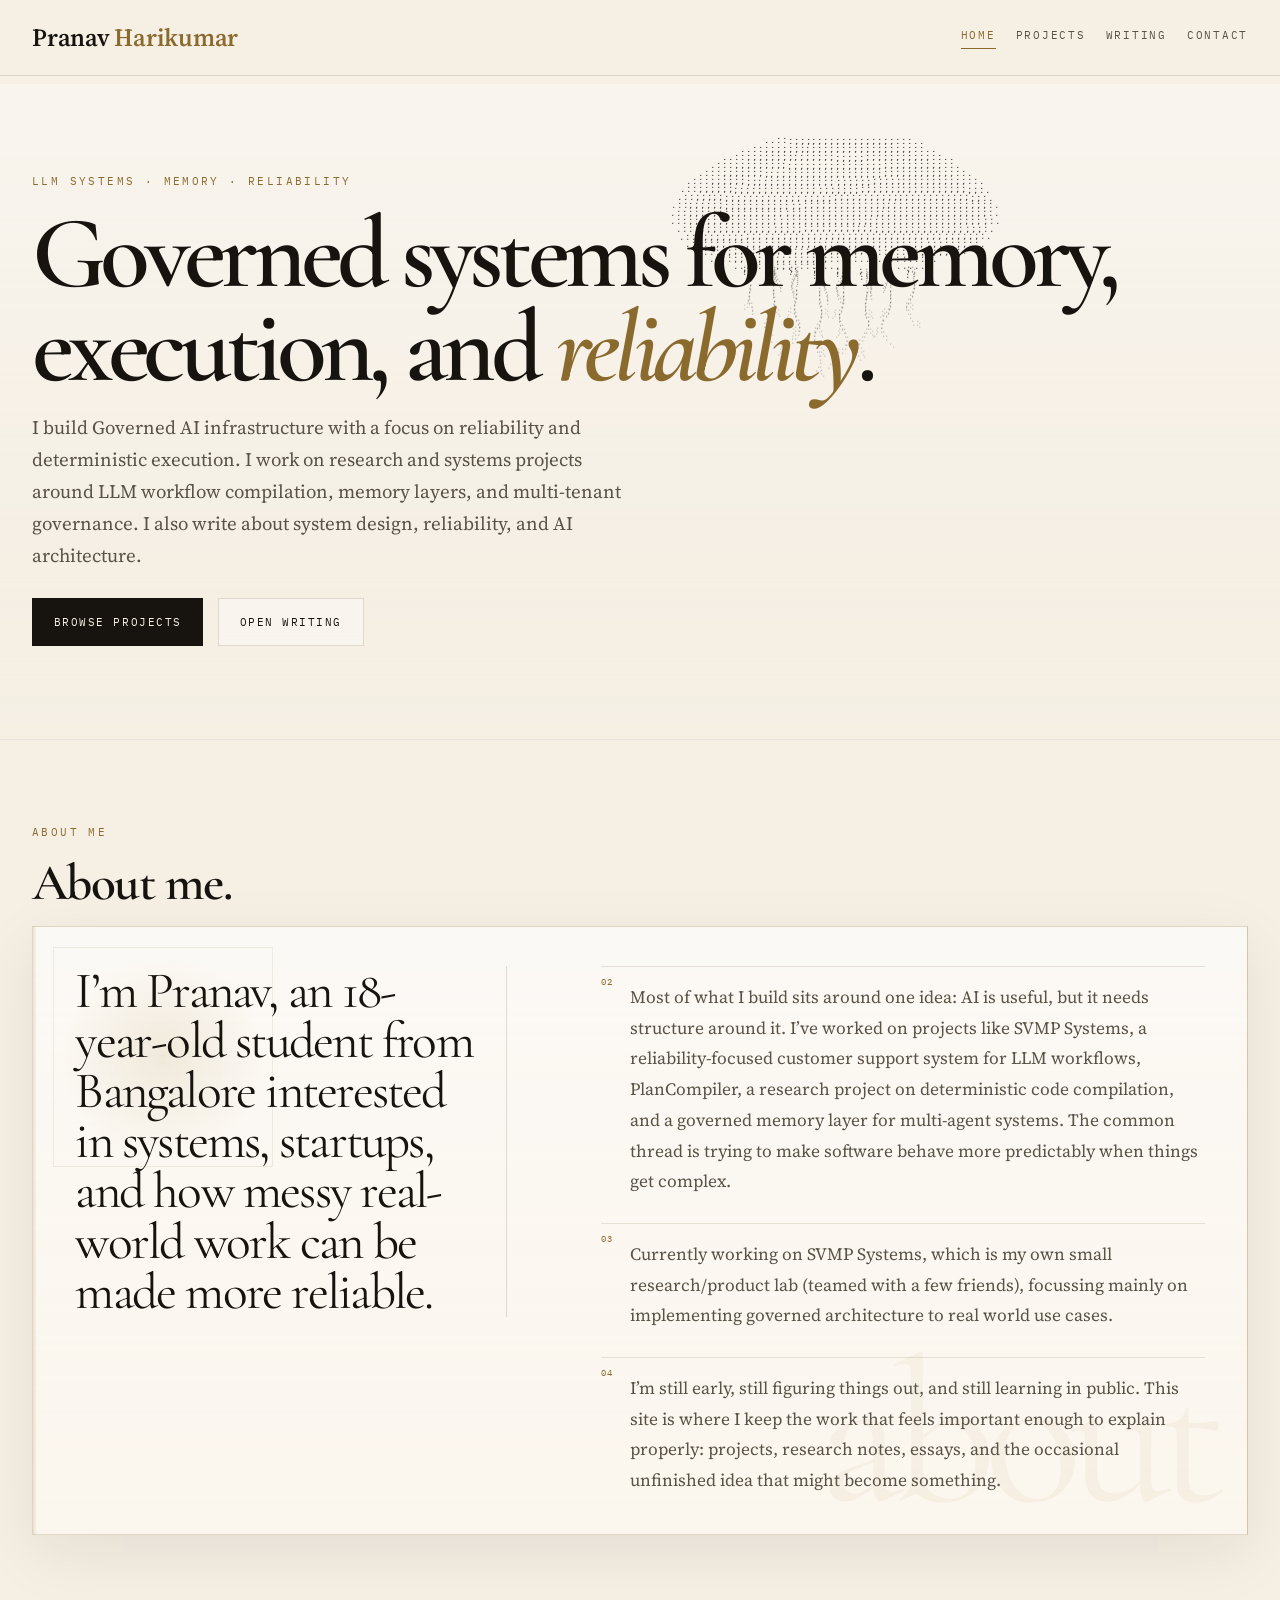
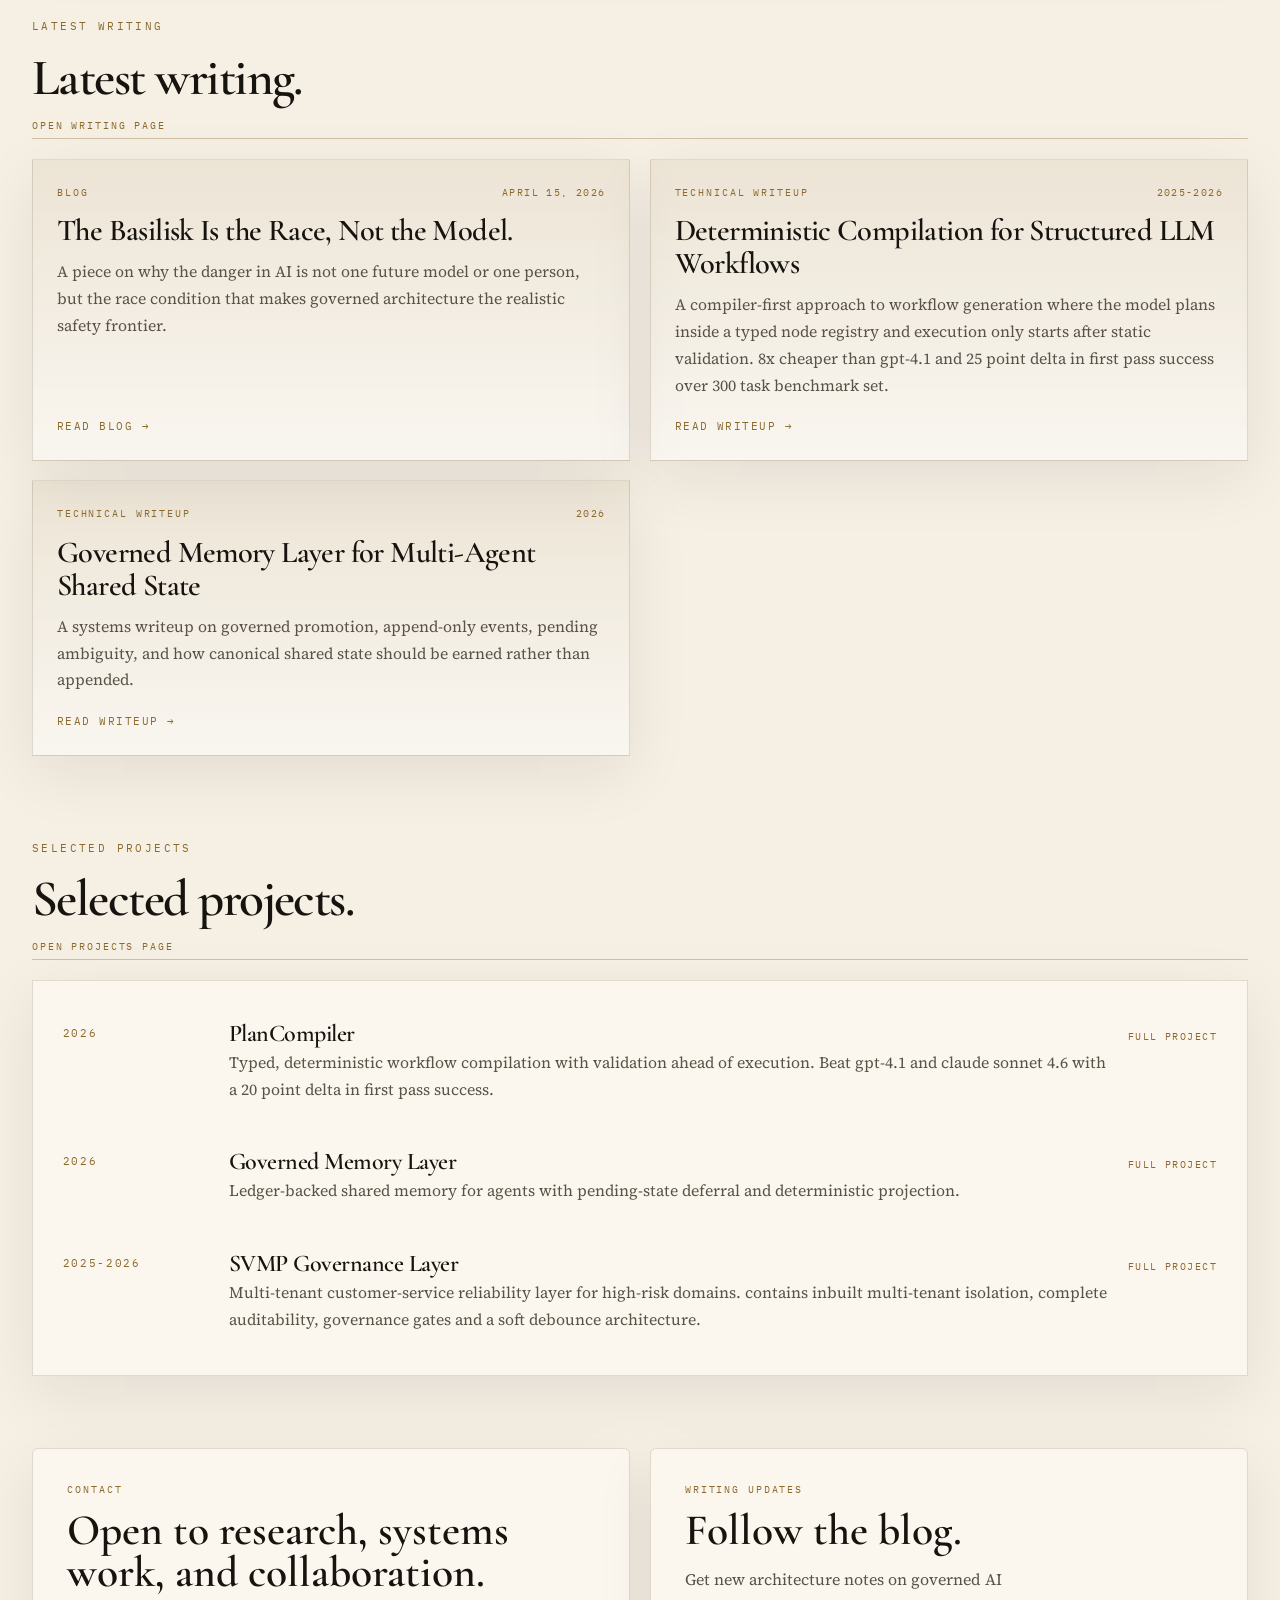
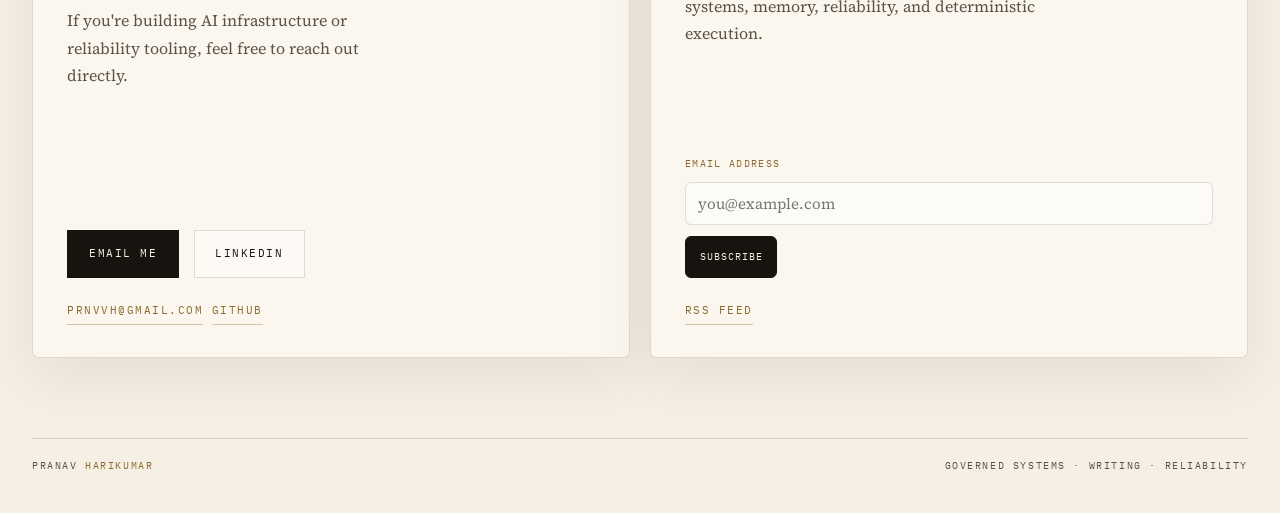
==== index.html @ fcd22d88 "blog (36)" ====
<!DOCTYPE html>
<html lang="en">
<head>
<meta charset="UTF-8">
<meta name="viewport" content="width=device-width, initial-scale=1.0">
<title>Pranav Harikumar</title>
<link rel="preconnect" href="https://fonts.googleapis.com">
<link rel="preconnect" href="https://fonts.gstatic.com" crossorigin>
<link href="https://fonts.googleapis.com/css2?family=Cormorant+Garamond:wght@500;600;700&family=IBM+Plex+Mono:wght@400;500&family=Source+Serif+4:opsz,wght@8..60,300;8..60,400;8..60,600&display=swap" rel="stylesheet">
<link rel="stylesheet" href="site.css?v=basilisk-blog">
<link rel="alternate" type="application/rss+xml" title="Pranav Harikumar Writing" href="feed.xml">
</head>
<body class="home-page">
<nav class="site-nav">
  <a class="brand" href="index.html">Pranav <span>Harikumar</span></a>
  <div class="nav-links">
    <a class="nav-link" href="index.html" aria-current="page">Home</a>
    <a class="nav-link" href="projects.html">Projects</a>
    <a class="nav-link" href="writing.html">Writing</a>
    <a class="nav-link" href="contact.html">Contact</a>
  </div>
</nav>
<main class="page">
  <section class="hero">
    <canvas id="jellyfishCanvas" aria-hidden="true"></canvas>
    <div class="shell hero-grid">
      <div class="hero-copy">
        <p class="eyebrow">LLM Systems &middot; Memory &middot; Reliability</p>
        <h1 class="hero-display">Governed systems for memory, execution, and <em>reliability</em>.</h1>
        <p class="lede">
          I build Governed AI infrastructure with a focus on reliability and deterministic execution. I work on research and systems projects around LLM workflow compilation, memory layers, and multi-tenant governance. I also write about system design, reliability, and AI architecture.
        </p>
        <div class="actions">
          <a class="btn btn-primary" href="projects.html">Browse Projects</a>
          <a class="btn btn-secondary" href="writing.html">Open Writing</a>
        </div>
      </div>
    </div>
  </section>

  <section class="section about-section">
    <div class="shell about-shell">
      <div class="section-head about-head">
        <div>
          <p class="eyebrow">About me</p>
          <h2 class="section-title">About me.</h2>
        </div>
      </div>

      <div class="about-layout">
        <div class="surface about-copy">
          <div class="about-copy-inner">
            <p>I’m Pranav, an 18-year-old student from Bangalore interested in systems, startups, and how messy real-world work can be made more reliable.</p>

            <p>Most of what I build sits around one idea: AI is useful, but it needs structure around it. I’ve worked on projects like SVMP Systems, a reliability-focused customer support system for LLM workflows, PlanCompiler, a research project on deterministic code compilation, and a governed memory layer for multi-agent systems. The common thread is trying to make software behave more predictably when things get complex.</p>

            <p>Currently working on SVMP Systems, which is my own small research/product lab (teamed with a few friends), focussing mainly on implementing governed architecture to real world use cases.</p>

            <p>I’m still early, still figuring things out, and still learning in public. This site is where I keep the work that feels important enough to explain properly: projects, research notes, essays, and the occasional unfinished idea that might become something.</p>
          </div>

        </div>
      </div>
    </div>
  </section>

  <section class="section">
    <div class="shell">
      <div class="section-head">
        <div>
          <p class="eyebrow">Latest Writing</p>
          <h2 class="section-title">Latest writing.</h2>
        </div>
        <a class="section-link" href="writing.html">Open writing page</a>
      </div>

      <div class="writing-grid">
        <article class="surface writing-card">
          <div class="card-meta-row">
            <span class="meta-line">Blog</span>
            <span class="card-date">April 15, 2026</span>
          </div>
          <h3>The Basilisk Is the Race, Not the Model.</h3>
          <p>A piece on why the danger in AI is not one future model or one person, but the race condition that makes governed architecture the realistic safety frontier.</p>
          <a class="text-link" href="basilisk.html">Read blog &rarr;</a>
        </article>

        <article class="surface writing-card">
          <div class="card-meta-row">
            <span class="meta-line">Technical Writeup</span>
            <span class="card-date">2025-2026</span>
          </div>
          <h3>Deterministic Compilation for Structured LLM Workflows</h3>
          <p>A compiler-first approach to workflow generation where the model plans inside a typed node registry and execution only starts after static validation. 8x cheaper than gpt-4.1 and 25 point delta in first pass success over 300 task benchmark set.</p>
          <a class="text-link" href="compiler.html">Read writeup &rarr;</a>
        </article>

        <article class="surface writing-card">
          <div class="card-meta-row">
            <span class="meta-line">Technical Writeup</span>
            <span class="card-date">2026</span>
          </div>
          <h3>Governed Memory Layer for Multi-Agent Shared State</h3>
          <p>A systems writeup on governed promotion, append-only events, pending ambiguity, and how canonical shared state should be earned rather than appended.</p>
          <a class="text-link" href="governed-memory-layer.html">Read writeup &rarr;</a>
        </article>
      </div>
    </div>
  </section>

  <section class="section">
    <div class="shell">
      <div class="section-head">
        <div>
          <p class="eyebrow">Selected Projects</p>
          <h2 class="section-title">Selected projects.</h2>
        </div>
        <a class="section-link" href="projects.html">Open projects page</a>
      </div>

      <div class="surface project-list-surface">
        <div class="project-list">
          <article class="project-row">
            <span class="project-row-year">2026</span>
            <div>
              <h3>PlanCompiler</h3>
              <p>Typed, deterministic workflow compilation with validation ahead of execution. Beat gpt-4.1 and claude sonnet 4.6 with a 20 point delta in first pass success.</p>
            </div>
            <a href="projects.html#compiler-project">Full project</a>
          </article>

          <article class="project-row">
            <span class="project-row-year">2026</span>
            <div>
              <h3>Governed Memory Layer</h3>
              <p>Ledger-backed shared memory for agents with pending-state deferral and deterministic projection.</p>
            </div>
            <a href="projects.html#memory-project">Full project</a>
          </article>

          <article class="project-row">
            <span class="project-row-year">2025-2026</span>
            <div>
              <h3>SVMP Governance Layer</h3>
              <p>Multi-tenant customer-service reliability layer for high-risk domains. contains inbuilt multi-tenant isolation, complete auditability, governance gates and a soft debounce architecture.</p>
            </div>
            <a href="projects.html#svmp-project">Full project</a>
          </article>
        </div>
      </div>
    </div>
  </section>

  <section class="contact-block" id="contact">
    <div class="shell bottom-card-grid">
      <div class="contact-surface">
        <div class="contact-main">
          <p class="panel-label">Contact</p>
          <h2 class="contact-title">Open to research, systems work, and collaboration.</h2>
          <p class="contact-copy">
            If you're building AI infrastructure or reliability tooling, feel free to reach out directly.
          </p>
        </div>
        <div class="actions">
          <a class="btn btn-primary" href="mailto:prnvvh@gmail.com">Email me</a>
          <a class="btn btn-secondary" href="https://www.linkedin.com/in/pranav-h2/" target="_blank">LinkedIn</a>
        </div>
        <div class="inline-links">
          <a href="mailto:prnvvh@gmail.com">prnvvh@gmail.com</a>
          <a href="https://github.com/prnvh" target="_blank">GitHub</a>
        </div>
      </div>

      <div class="follow-card follow-card-bottom">
        <div>
          <p class="follow-label">Writing updates</p>
          <h3>Follow the blog.</h3>
          <p>Get new architecture notes on governed AI systems, memory, reliability, and deterministic execution.</p>
        </div>
        <form class="subscribe-form" action="https://buttondown.com/api/emails/embed-subscribe/prnvvh" method="post" target="popupwindow">
          <label for="home-subscribe-email">Email address</label>
          <input id="home-subscribe-email" type="email" name="email" placeholder="you@example.com" required>
          <input type="hidden" value="1" name="embed">
          <button type="submit">Subscribe</button>
        </form>
        <div class="inline-links">
          <a href="feed.xml">RSS feed</a>
        </div>
      </div>
    </div>
  </section>
</main>

<footer class="footer">
  <div class="shell footer-inner">
    <p class="footer-copy">Pranav <span>Harikumar</span></p>
    <p class="footer-copy">Governed systems &middot; writing &middot; reliability</p>
  </div>
</footer>
<script src="jellyfish-background.js?v=clustered-tentacles-light"></script>
</body>
</html>
---- site.css ----
:root {
  --paper: #f5efe4;
  --paper-deep: #ece2d2;
  --card: rgba(252, 247, 239, 0.88);
  --card-strong: #f7efe2;
  --ink: #171410;
  --ink-soft: #595246;
  --line: rgba(130, 112, 84, 0.22);
  --accent: #8b6a2d;
  --accent-soft: #c1a26b;
  --accent-ink: #382b16;
  --shadow: 0 18px 60px rgba(23, 20, 16, 0.08);
  --display: 'Cormorant Garamond', Georgia, serif;
  --body: 'Source Serif 4', Georgia, serif;
  --mono: 'IBM Plex Mono', monospace;
  --nav-h: 76px;
  --max: 1260px;
  --narrow: 780px;
}

*,
*::before,
*::after {
  box-sizing: border-box;
}

html {
  scroll-behavior: smooth;
  margin: 0;
  padding: 0;
  height: 100%;
}

body {
  margin: 0;
  padding: 0;
  background: var(--paper);
  color: var(--ink);
  font-family: var(--body);
  line-height: 1.7;
  position: relative;
  min-height: 100vh;
}

body::before {
  content: none;
}

a {
  color: inherit;
  text-decoration: none;
}

img {
  max-width: 100%;
}

.site-nav {
  position: sticky;
  top: 0;
  z-index: 25;
  height: var(--nav-h);
  display: flex;
  align-items: center;
  justify-content: space-between;
  gap: 1.25rem;
  padding: 0 2rem;
  backdrop-filter: blur(16px);
  background: rgba(245, 239, 228, 0.95);
  border-bottom: 1px solid var(--line);
}

.brand {
  font-family: var(--body);
  font-size: 1.55rem;
  font-weight: 600;
  letter-spacing: -0.01em;
  color: var(--ink);
}

.brand span {
  color: var(--accent);
  font-style: normal;
}

.nav-links {
  display: flex;
  align-items: center;
  gap: 1.25rem;
}

.nav-link {
  font-family: var(--mono);
  font-size: 0.68rem;
  letter-spacing: 0.16em;
  text-transform: uppercase;
  color: var(--ink-soft);
  padding-bottom: 0.2rem;
  border-bottom: 1px solid transparent;
  transition: color 0.2s, border-color 0.2s;
}

.nav-link:hover,
.nav-link[aria-current="page"] {
  color: var(--accent);
  border-color: var(--accent);
}

.page {
  padding-top: 0.5rem;
  position: relative;
  z-index: 1;
}

.shell {
  max-width: var(--max);
  margin: 0 auto;
}

.narrow-shell {
  max-width: var(--narrow);
  margin: 0 auto;
}

.section {
  padding: 0 2rem 4.5rem;
}

.eyebrow {
  font-family: var(--mono);
  font-size: 0.68rem;
  letter-spacing: 0.22em;
  text-transform: uppercase;
  color: var(--accent);
  margin-bottom: 1rem;
}

.hero {
  padding: 4.8rem 2rem 5.8rem;
  position: relative;
  overflow: hidden;
  isolation: isolate;
  border-bottom: 1px solid rgba(96, 92, 84, 0.12);
  background:
    linear-gradient(180deg, rgba(255, 255, 255, 0.38) 0%, rgba(245, 239, 228, 0.2) 72%, rgba(245, 239, 228, 0) 100%);
}

.hero-grid {
  display: grid;
  grid-template-columns: 1fr;
  gap: 2.2rem;
  align-items: start;
  position: relative;
  z-index: 1;
}

.hero-copy {
  max-width: 100%;
}

.hero-display {
  margin: 0 0 1rem;
  font-family: var(--display);
  font-size: clamp(4.3rem, 8vw, 7rem);
  line-height: 0.92;
  letter-spacing: -0.055em;
  font-weight: 600;
  max-width: none;
}

.page-display {
  margin: 0 0 1rem;
  font-family: var(--display);
  font-size: clamp(3.5rem, 6vw, 5.9rem);
  line-height: 0.96;
  letter-spacing: -0.045em;
  font-weight: 600;
  max-width: none;
}

.hero-display em,
.page-display em {
  color: var(--accent);
  font-style: italic;
}

.hero-titleline,
.page-kicker {
  font-family: var(--display);
  font-size: 1.35rem;
  color: var(--ink-soft);
  margin: 0 0 1.15rem;
}

.lede {
  margin: 0;
  max-width: 60ch;
  font-size: 1.18rem;
  color: var(--ink-soft);
}

.hero-strip {
  display: flex;
  flex-wrap: wrap;
  gap: 0.85rem;
  margin-top: 1.8rem;
  padding-top: 1.1rem;
  border-top: 1px solid var(--line);
}

.hero-strip span {
  display: inline-flex;
  align-items: center;
  padding: 0.42rem 0.72rem;
  border: 1px solid rgba(139, 106, 45, 0.18);
  background: rgba(255, 255, 255, 0.28);
  font-family: var(--mono);
  font-size: 0.61rem;
  letter-spacing: 0.14em;
  text-transform: uppercase;
  color: var(--accent-ink);
  transition: border-color 0.2s ease, background-color 0.2s ease, transform 0.2s ease;
}

.hero-strip span:hover {
  transform: translateY(-2px);
  border-color: rgba(139, 106, 45, 0.38);
  background: rgba(255, 255, 255, 0.6);
}

.actions {
  display: flex;
  flex-wrap: wrap;
  gap: 0.9rem;
  margin-top: 1.7rem;
}

.btn {
  display: inline-flex;
  align-items: center;
  justify-content: center;
  gap: 0.55rem;
  min-height: 48px;
  padding: 0.85rem 1.3rem;
  border: 1px solid var(--line);
  font-family: var(--mono);
  font-size: 0.68rem;
  letter-spacing: 0.14em;
  text-transform: uppercase;
  transition: transform 0.2s, border-color 0.2s, background 0.2s, color 0.2s;
}

.btn:hover {
  transform: translateY(-1px);
  border-color: var(--accent);
}

.btn-primary {
  background: var(--ink);
  border-color: var(--ink);
  color: #f7f1e6;
}

.btn-primary:hover {
  background: var(--accent-ink);
  border-color: var(--accent-ink);
}

.btn-secondary {
  background: rgba(255, 255, 255, 0.35);
  color: var(--ink);
}

.hero-panel,
.surface,
.detail-card,
.archive-note {
  background: var(--card);
  border: 1px solid var(--line);
  box-shadow: var(--shadow);
}

.hero-panel {
  padding: 1.5rem;
  display: flex;
  flex-direction: column;
  gap: 1rem;
  max-width: 34rem;
}

.panel-label,
.mini-label,
.meta-line,
.section-link {
  font-family: var(--mono);
  font-size: 0.65rem;
  letter-spacing: 0.18em;
  text-transform: uppercase;
}

.panel-label,
.mini-label,
.meta-line {
  color: var(--accent);
}

.panel-label {
  margin: 0;
}

.signal-list {
  display: grid;
  gap: 0.85rem;
}

.signal-row {
  padding-top: 0.85rem;
  border-top: 1px solid var(--line);
}

.signal-row strong {
  display: block;
  font-family: var(--display);
  font-size: 1.35rem;
  font-weight: 600;
  color: var(--ink);
  margin-bottom: 0.1rem;
}

.signal-row span {
  color: var(--ink-soft);
  font-size: 0.96rem;
}

.section-head {
  display: grid;
  gap: 0.8rem;
  align-items: start;
  margin-bottom: 1.25rem;
}

.section-title {
  margin: 0;
  font-family: var(--display);
  font-size: clamp(2.2rem, 4vw, 3.4rem);
  line-height: 1.02;
  letter-spacing: -0.03em;
  font-weight: 600;
  max-width: none;
}

.section-copy {
  max-width: 56ch;
  margin: 0;
  color: var(--ink-soft);
  font-size: 1.02rem;
}

.section-link {
  color: var(--accent);
  border-bottom: 1px solid rgba(139, 106, 45, 0.35);
  padding-bottom: 0.2rem;
  align-self: start;
}

.section-actions,
.page-actions {
  display: flex;
  flex-wrap: wrap;
  gap: 0.8rem 1rem;
  align-items: center;
}

.page-actions {
  margin-top: 1.35rem;
}

.feed-link {
  display: inline-flex;
  align-items: center;
  min-height: 38px;
  padding: 0.52rem 0.82rem;
  border: 1px solid rgba(139, 106, 45, 0.28);
  border-radius: 6px;
  background: rgba(255, 255, 255, 0.34);
  color: var(--accent-ink);
  font-family: var(--mono);
  font-size: 0.64rem;
  letter-spacing: 0.08em;
  text-transform: uppercase;
  transition: transform 0.2s ease, border-color 0.2s ease, background-color 0.2s ease, color 0.2s ease;
}

.feed-link:hover {
  transform: translateY(-2px);
  border-color: rgba(139, 106, 45, 0.48);
  background: rgba(255, 255, 255, 0.7);
  color: var(--accent);
}

.follow-card {
  display: grid;
  grid-template-columns: minmax(0, 1fr) minmax(280px, 420px);
  gap: 1.2rem;
  align-items: end;
  margin: 0;
  padding: 2rem 2.15rem;
  border: 1px solid var(--line);
  border-radius: 6px;
  background: var(--card);
  box-shadow: var(--shadow);
}

.follow-card-hero {
  max-width: 900px;
  margin: 1.5rem 0 0;
}

.follow-card-wide,
.follow-card-bottom {
  margin: 1.25rem 0 0;
}

.bottom-card-grid .follow-card {
  margin: 0;
}

.follow-label {
  margin: 0;
  color: var(--accent);
  font-family: var(--mono);
  font-size: 0.65rem;
  letter-spacing: 0.18em;
  text-transform: uppercase;
}

.follow-card h3 {
  margin: 0.72rem 0 0;
  font-family: var(--display);
  font-size: clamp(2.1rem, 3.4vw, 3.25rem);
  line-height: 0.96;
  font-weight: 600;
}

.follow-card p:not(.follow-label) {
  margin: 0.85rem 0 0;
  max-width: 44ch;
  color: var(--ink-soft);
}

.follow-card .inline-links {
  grid-column: 1 / -1;
  margin-top: 0;
}

.subscribe-form {
  display: grid;
  grid-template-columns: minmax(0, 1fr) auto;
  gap: 0.65rem;
  align-items: end;
}

.bottom-card-grid .subscribe-form,
.contact-page-grid .subscribe-form {
  grid-template-columns: 1fr;
}

.bottom-card-grid .subscribe-form button,
.contact-page-grid .subscribe-form button {
  justify-self: start;
}

.subscribe-form label {
  grid-column: 1 / -1;
  color: var(--accent);
  font-family: var(--mono);
  font-size: 0.6rem;
  letter-spacing: 0.14em;
  text-transform: uppercase;
}

.subscribe-form input {
  min-height: 42px;
  width: 100%;
  border: 1px solid var(--line);
  border-radius: 6px;
  background: rgba(255, 255, 255, 0.58);
  color: var(--ink);
  font: 0.95rem var(--body);
  padding: 0.62rem 0.75rem;
}

.subscribe-form input:focus {
  outline: none;
  border-color: rgba(139, 106, 45, 0.54);
  box-shadow: 0 0 0 3px rgba(139, 106, 45, 0.1);
}

.subscribe-form button {
  min-height: 42px;
  border: 1px solid var(--ink);
  border-radius: 6px;
  background: var(--ink);
  color: #f7f1e6;
  font-family: var(--mono);
  font-size: 0.64rem;
  letter-spacing: 0.1em;
  text-transform: uppercase;
  padding: 0.62rem 0.85rem;
  cursor: pointer;
  transition: transform 0.2s ease, background-color 0.2s ease, border-color 0.2s ease;
}

.subscribe-form button:hover {
  transform: translateY(-2px);
  background: var(--accent-ink);
  border-color: var(--accent-ink);
}

.clickable-card {
  cursor: pointer;
}

.clickable-card:focus-visible {
  outline: 2px solid rgba(139, 106, 45, 0.58);
  outline-offset: 4px;
}

.manifesto-grid,
.writing-grid,
.detail-grid,
.lane-grid,
.preview-grid,
.project-stack {
  display: grid;
  gap: 1.2rem;
  align-items: start;
}

.manifesto-grid {
  grid-template-columns: repeat(3, minmax(0, 1fr));
}

.writing-grid,
.preview-grid {
  grid-template-columns: repeat(2, minmax(0, 1fr));
}

.lane-grid {
  grid-template-columns: repeat(2, minmax(0, 1fr));
}

.surface,
.detail-card,
.archive-note {
  padding: 1.5rem;
  align-self: start;
}

.surface,
.archive-note,
.project-sheet,
.title-item {
  transition: transform 0.22s ease, box-shadow 0.22s ease, border-color 0.22s ease, background-color 0.22s ease;
}

.surface,
.archive-note,
.project-sheet {
  position: relative;
  overflow: hidden;
}

.surface::after,
.archive-note::after,
.project-sheet::after {
  content: '';
  position: absolute;
  inset: -30% auto auto -10%;
  width: 220px;
  height: 220px;
  background: radial-gradient(circle, rgba(193, 162, 107, 0.18), transparent 66%);
  opacity: 0;
  transition: opacity 0.22s ease;
  pointer-events: none;
}

.surface:hover,
.archive-note:hover,
.project-sheet:hover {
  transform: translateY(-3px);
  border-color: rgba(139, 106, 45, 0.34);
  box-shadow: 0 26px 80px rgba(23, 20, 16, 0.11);
}

.surface:hover::after,
.archive-note:hover::after,
.project-sheet:hover::after {
  opacity: 1;
}

.surface h3,
.detail-card h3,
.writing-card h3 {
  margin: 0 0 0.7rem;
  font-family: var(--display);
  font-size: 1.9rem;
  line-height: 1.08;
  font-weight: 600;
  letter-spacing: -0.02em;
}

.writing-card {
  display: flex;
  flex-direction: column;
  height: 100%;
  align-self: stretch;
  background: linear-gradient(180deg, rgba(139, 106, 45, 0.08), rgba(255, 255, 255, 0.46));
}

.surface p,
.detail-card p,
.writing-card p,
.archive-note p {
  margin: 0;
  color: var(--ink-soft);
  font-size: 0.99rem;
}

.surface .meta-line,
.detail-card .meta-line,
.writing-card .meta-line {
  display: block;
  margin-bottom: 0.85rem;
}

.card-meta-row {
  display: flex;
  justify-content: space-between;
  align-items: baseline;
  gap: 1rem;
  margin-bottom: 0.85rem;
}

.card-meta-row .meta-line {
  margin-bottom: 0;
}

.card-date {
  flex: 0 0 auto;
  color: var(--accent);
  font-family: var(--mono);
  font-size: 0.62rem;
  letter-spacing: 0.14em;
  text-transform: uppercase;
}

.surface .text-link,
.detail-card .text-link,
.writing-card .text-link {
  display: inline-flex;
  align-items: center;
  gap: 0.45rem;
  margin-top: 1.15rem;
  color: var(--accent);
  font-family: var(--mono);
  font-size: 0.66rem;
  letter-spacing: 0.14em;
  text-transform: uppercase;
}

.writing-card .text-link {
  margin-top: auto;
  padding-top: 1.15rem;
}

.about-section {
  padding-top: 4.5rem;
}

.about-shell {
  position: relative;
}

.about-head {
  margin-bottom: 1rem;
}

.about-layout {
  display: block;
}

.about-copy {
  display: block;
  max-width: none;
  padding: 2.45rem 2.65rem 2.35rem;
  border-color: rgba(139, 106, 45, 0.24);
  background:
    linear-gradient(90deg, rgba(139, 106, 45, 0.16), transparent 4px),
    linear-gradient(180deg, rgba(255, 255, 255, 0.62), rgba(252, 247, 239, 0.86));
  animation: about-rise 0.55s ease both;
}

.about-copy::before {
  content: 'about';
  position: absolute;
  right: 2rem;
  bottom: 1rem;
  color: rgba(139, 106, 45, 0.055);
  font-family: var(--display);
  font-size: clamp(7rem, 16vw, 15rem);
  line-height: 0.8;
  letter-spacing: -0.06em;
  pointer-events: none;
}

.about-copy::after {
  content: '';
  position: absolute;
  inset: 1.25rem;
  border: 1px solid rgba(139, 106, 45, 0.11);
  opacity: 1;
  pointer-events: none;
}

.about-copy-inner {
  counter-reset: about-paragraph;
  position: relative;
  z-index: 1;
  display: grid;
  grid-template-columns: minmax(0, 0.9fr) minmax(300px, 1.1fr);
  gap: 1.6rem 2rem;
  align-items: start;
}

.about-copy-inner p {
  counter-increment: about-paragraph;
  position: relative;
  max-width: 70ch;
  margin: 0;
  padding-left: 1.8rem;
  font-size: 1.08rem;
  line-height: 1.78;
}

.about-copy-inner p::before {
  content: '0' counter(about-paragraph);
  position: absolute;
  left: 0;
  top: 0.45rem;
  color: var(--accent);
  font-family: var(--mono);
  font-size: 0.58rem;
  letter-spacing: 0.12em;
}

.about-copy-inner p:first-child {
  grid-row: span 3;
  max-width: 18ch;
  padding: 0 1.8rem 0 0;
  border-right: 1px solid var(--line);
  border-bottom: 0;
  color: var(--ink);
  font-family: var(--display);
  font-size: clamp(2.4rem, 4vw, 3.45rem);
  line-height: 0.98;
  letter-spacing: -0.035em;
}

.about-copy-inner p:first-child::before {
  display: none;
}

.about-copy-inner p:not(:first-child) {
  padding-top: 0.95rem;
  border-top: 1px solid rgba(130, 112, 84, 0.18);
}

@keyframes about-rise {
  from {
    opacity: 0;
    transform: translateY(12px);
  }

  to {
    opacity: 1;
    transform: translateY(0);
  }
}

@media (prefers-reduced-motion: reduce) {
  .about-copy {
    animation: none;
  }
}

.project-list {
  display: grid;
  gap: 0.75rem;
}

.project-list-surface {
  overflow: visible;
}

.project-list-surface:hover {
  transform: none;
  border-color: var(--line);
  box-shadow: var(--shadow);
}

.project-list-surface:hover::after {
  opacity: 0;
}

.project-row {
  display: grid;
  grid-template-columns: 150px minmax(0, 1fr) auto;
  gap: 1rem;
  align-items: start;
  padding: 1rem 0;
  border-top: 1px solid var(--line);
}

.project-row:first-child {
  border-top: 0;
  padding-top: 0;
}

.project-row-year {
  font-family: var(--mono);
  font-size: 0.66rem;
  letter-spacing: 0.16em;
  text-transform: uppercase;
  color: var(--accent);
  padding-top: 0.2rem;
}

.project-row h3 {
  margin: 0 0 0.25rem;
  font-family: var(--display);
  font-size: 1.5rem;
  line-height: 1.02;
  font-weight: 600;
}

.project-row p {
  margin: 0;
  color: var(--ink-soft);
}

.project-row a {
  color: var(--accent);
  font-family: var(--mono);
  font-size: 0.64rem;
  letter-spacing: 0.14em;
  text-transform: uppercase;
  padding-top: 0.35rem;
}

.home-page .project-row {
  position: relative;
  z-index: 1;
  margin: 0 -0.8rem;
  padding: 1rem 1.1rem;
  background: transparent;
  border: 1px solid transparent;
  border-radius: 6px;
  box-shadow: none;
  transition: transform 0.22s ease, box-shadow 0.22s ease, border-color 0.22s ease, background-color 0.22s ease;
  will-change: transform;
}

.home-page .project-row:first-child {
  padding-top: 1rem;
}

.home-page .project-row:hover {
  z-index: 2;
  transform: translateY(-4px) scale(1.004);
  border-color: rgba(139, 106, 45, 0.28);
  background: rgba(252, 247, 239, 0.86);
  box-shadow: 0 16px 44px rgba(23, 20, 16, 0.09), inset 0 0 0 1px rgba(139, 106, 45, 0.14);
}

.page-hero {
  padding: 4rem 2rem 2.75rem;
  border-bottom: 1px solid rgba(96, 92, 84, 0.12);
  background:
    linear-gradient(180deg, rgba(255, 255, 255, 0.34) 0%, rgba(245, 239, 228, 0) 100%);
}

.page-intro {
  max-width: 58ch;
  margin: 0;
  font-size: 1.12rem;
  color: var(--ink-soft);
}

.blog-post-main {
  padding-top: 0.5rem;
}

.blog-post-header {
  padding: 4rem 2rem 2.25rem;
  border-bottom: 1px solid rgba(96, 92, 84, 0.12);
  background:
    linear-gradient(180deg, rgba(255, 255, 255, 0.36) 0%, rgba(245, 239, 228, 0) 100%);
}

.blog-post-shell {
  max-width: 980px;
  margin: 0 auto;
}

.blog-post-title {
  max-width: 920px;
  margin: 0;
  font-family: var(--display);
  font-size: clamp(3.2rem, 7vw, 6.4rem);
  line-height: 0.92;
  letter-spacing: -0.055em;
  font-weight: 700;
}

.blog-post-date {
  margin: 1.2rem 0 0;
  color: var(--accent);
  font-family: var(--mono);
  font-size: 0.68rem;
  letter-spacing: 0.16em;
  text-transform: uppercase;
}

.blog-prose {
  max-width: 820px;
  margin: 0 auto;
  padding: 3.25rem 2rem 5.5rem;
}

.blog-prose p {
  margin: 0;
  color: var(--ink-soft);
  font-size: 1.1rem;
  line-height: 1.82;
}

.blog-prose p:first-child {
  color: var(--ink);
  font-size: 1.24rem;
  line-height: 1.62;
}

.blog-prose p + p {
  margin-top: 1.25rem;
}

.blog-prose strong {
  color: var(--ink);
  font-weight: 600;
}

.blog-prose a {
  color: var(--accent);
  border-bottom: 1px solid rgba(139, 106, 45, 0.34);
  padding-bottom: 0.02em;
}

.blog-prose a:hover {
  color: var(--accent-ink);
  border-color: var(--accent-ink);
}

.detail-stack,
.inline-links {
  display: flex;
  flex-wrap: wrap;
  gap: 0.55rem;
}

.pill {
  display: inline-flex;
  align-items: center;
  padding: 0.28rem 0.62rem;
  border: 1px solid var(--line);
  background: rgba(255, 255, 255, 0.28);
  font-family: var(--mono);
  font-size: 0.6rem;
  letter-spacing: 0.14em;
  text-transform: uppercase;
  color: var(--accent-ink);
}

.detail-grid {
  grid-template-columns: repeat(2, minmax(0, 1fr));
  margin-top: 1.2rem;
}

.detail-copy {
  display: grid;
  gap: 0.95rem;
}

.detail-copy h4 {
  margin: 0 0 0.3rem;
  font-family: var(--display);
  font-size: 1.18rem;
  font-weight: 600;
}

.detail-list {
  margin: 0;
  padding-left: 1.15rem;
  color: var(--ink-soft);
}

.detail-list li + li {
  margin-top: 0.45rem;
}

.feature-card {
  background: linear-gradient(180deg, rgba(139, 106, 45, 0.06), rgba(255, 255, 255, 0.5));
}

.writing-card.featured,
.detail-card.featured {
  background: linear-gradient(180deg, rgba(139, 106, 45, 0.1), rgba(255, 255, 255, 0.45));
}

.archive-note code {
  background: rgba(255, 255, 255, 0.58);
  border: 1px solid var(--line);
  padding: 0.1rem 0.35rem;
}

.title-stack {
  display: grid;
  gap: 0.9rem;
}

.title-item {
  display: block;
  padding-top: 0.9rem;
  border-top: 1px solid var(--line);
}

.title-item:first-child {
  padding-top: 0;
  border-top: 0;
}

.title-item strong {
  display: block;
  font-family: var(--display);
  font-size: 1.35rem;
  line-height: 1.02;
  font-weight: 600;
  color: var(--ink);
}

.title-item:hover strong {
  color: var(--accent);
}

.blog-lane .title-stack {
  gap: 1rem;
}

.lane-column,
.lane-stack {
  display: grid;
  gap: 1rem;
  align-content: start;
}

.blog-card h3 {
  margin-bottom: 0.45rem;
  font-size: 1.45rem;
}

.contact-block {
  padding: 0 2rem 5rem;
}

.bottom-card-grid {
  display: grid;
  grid-template-columns: repeat(2, minmax(0, 1fr));
  gap: 1.2rem;
  align-items: stretch;
}

.bottom-card-grid > .contact-surface,
.bottom-card-grid > .follow-card {
  min-height: 100%;
}

.bottom-card-grid > .contact-surface,
.bottom-card-grid .follow-card {
  grid-template-columns: 1fr;
  grid-template-rows: minmax(250px, auto) minmax(98px, 1fr) auto;
  align-content: stretch;
  align-items: start;
  gap: 1.55rem;
}

.bottom-card-grid .contact-surface > .actions,
.bottom-card-grid .follow-card .subscribe-form {
  align-self: end;
  width: 100%;
}

.bottom-card-grid .actions,
.bottom-card-grid .inline-links {
  margin-top: 0;
}

.contact-surface {
  display: grid;
  grid-template-columns: 1fr;
  align-items: start;
  padding: 2rem 2.15rem;
  border: 1px solid var(--line);
  border-radius: 6px;
  background: var(--card);
  box-shadow: var(--shadow);
}

.contact-main,
.contact-side {
  display: grid;
}

.contact-main {
  gap: 0;
}

.contact-side {
  gap: 1rem;
  justify-items: start;
  align-content: start;
}

.contact-title {
  margin: 0.72rem 0 0;
  font-family: var(--display);
  font-size: clamp(2.1rem, 3.4vw, 3.25rem);
  line-height: 0.96;
  font-weight: 600;
}

.contact-copy {
  max-width: 42ch;
  margin: 0.85rem 0 0;
  color: var(--ink-soft);
}

.inline-links {
  margin-top: 1.2rem;
}

.inline-links a {
  font-family: var(--mono);
  font-size: 0.66rem;
  letter-spacing: 0.14em;
  text-transform: uppercase;
  color: var(--accent);
  border-bottom: 1px solid rgba(139, 106, 45, 0.35);
  padding-bottom: 0.2rem;
}

.footer {
  padding: 0 2rem 2.4rem;
}

.footer-inner {
  display: flex;
  justify-content: space-between;
  align-items: center;
  gap: 1rem;
  padding-top: 1.2rem;
  border-top: 1px solid var(--line);
}

.footer-copy {
  margin: 0;
  font-family: var(--mono);
  font-size: 0.62rem;
  letter-spacing: 0.16em;
  text-transform: uppercase;
  color: var(--ink-soft);
}

.footer-copy span {
  color: var(--accent);
}

.operating-layout {
  display: grid;
  grid-template-columns: minmax(240px, 0.75fr) minmax(0, 1.25fr);
  gap: 2.2rem;
  align-items: start;
}

.operating-intro {
  display: grid;
  gap: 0.8rem;
}

.principles-list {
  display: grid;
  gap: 1rem;
}

.principle {
  display: grid;
  grid-template-columns: minmax(220px, 0.55fr) minmax(0, 1fr);
  gap: 1.2rem;
  padding-top: 1rem;
  border-top: 1px solid var(--line);
  align-items: start;
  transition: transform 0.22s ease, border-color 0.22s ease, background-color 0.22s ease;
}

.principle:hover {
  transform: translateX(4px);
  border-color: rgba(139, 106, 45, 0.42);
}

.principle-lead {
  display: grid;
  gap: 0.35rem;
}

.principle-index {
  font-family: var(--mono);
  font-size: 0.66rem;
  letter-spacing: 0.16em;
  text-transform: uppercase;
  color: var(--accent);
}

.principle h3 {
  margin: 0;
  font-family: var(--display);
  font-size: 1.7rem;
  line-height: 1.02;
  font-weight: 600;
}

.principle p {
  margin: 0;
  color: var(--ink-soft);
  font-size: 1rem;
}

.project-stack {
  gap: 1rem;
}

.project-sheet {
  display: grid;
  grid-template-columns: 155px minmax(0, 1fr);
  gap: 1.5rem;
  padding: 1.55rem 1.65rem;
  background: var(--card);
  border: 1px solid var(--line);
  box-shadow: var(--shadow);
}

.project-sheet-meta {
  display: grid;
  gap: 0.4rem;
  align-content: start;
}

.sheet-year {
  font-family: var(--mono);
  font-size: 0.64rem;
  letter-spacing: 0.16em;
  text-transform: uppercase;
  color: var(--ink-soft);
}

.project-sheet-main {
  display: grid;
  gap: 0.95rem;
}

.project-sheet-main h3 {
  margin: 0;
  font-family: var(--display);
  font-size: clamp(1.8rem, 3vw, 2.5rem);
  line-height: 1.02;
  font-weight: 600;
  letter-spacing: -0.02em;
}

.project-sheet-summary {
  margin: 0;
  color: var(--ink-soft);
  font-size: 1.02rem;
}

.project-note-grid {
  display: grid;
  grid-template-columns: repeat(2, minmax(0, 1fr));
  gap: 0.9rem 1.3rem;
}

.project-note {
  margin: 0;
  color: var(--ink-soft);
  font-size: 0.98rem;
  line-height: 1.68;
}

.project-note strong {
  display: block;
  margin-bottom: 0.3rem;
  font-family: var(--mono);
  font-size: 0.61rem;
  letter-spacing: 0.15em;
  text-transform: uppercase;
  color: var(--accent);
}

.project-sheet-links {
  display: flex;
  flex-wrap: wrap;
  gap: 0.9rem 1.2rem;
}

.project-sheet-links a {
  color: var(--accent);
  font-family: var(--mono);
  font-size: 0.64rem;
  letter-spacing: 0.14em;
  text-transform: uppercase;
}

.project-grid {
  display: grid;
  gap: 1.3rem;
  align-items: stretch;
}

.project-grid-systems,
.project-grid-compact {
  grid-template-columns: repeat(2, minmax(0, 1fr));
}

.project-card {
  display: flex;
  flex-direction: column;
  gap: 1rem;
  height: 100%;
  align-self: stretch;
  background: linear-gradient(180deg, rgba(139, 106, 45, 0.08), rgba(255, 255, 255, 0.46));
}

.project-card-wide {
  grid-column: 1 / -1;
}

.project-card h3 {
  margin: 0;
  font-family: var(--display);
  font-size: clamp(2rem, 3vw, 2.8rem);
  line-height: 1.02;
  font-weight: 600;
}

.project-card.compact h3 {
  font-size: 2rem;
}

.project-card > p {
  margin: 0;
  color: var(--ink-soft);
}

.project-card-copy {
  display: grid;
  grid-template-columns: repeat(2, minmax(0, 1fr));
  gap: 1rem 1.3rem;
}

.project-card-copy p {
  margin: 0;
  color: var(--ink-soft);
}

.project-card-copy strong {
  display: block;
  margin-bottom: 0.35rem;
  font-family: var(--mono);
  font-size: 0.62rem;
  letter-spacing: 0.14em;
  text-transform: uppercase;
  color: var(--accent);
}

.project-card-list {
  margin: 0;
  padding-left: 1.1rem;
  color: var(--ink-soft);
}

.project-card-list li + li {
  margin-top: 0.45rem;
}

.project-card-links {
  display: flex;
  flex-wrap: wrap;
  gap: 0.65rem;
  margin-top: auto;
  padding-top: 0.25rem;
}

.project-card-links a {
  display: inline-flex;
  align-items: center;
  justify-content: center;
  min-height: 34px;
  padding: 0.48rem 0.75rem;
  border: 1px solid rgba(139, 106, 45, 0.26);
  border-radius: 6px;
  background: rgba(255, 255, 255, 0.34);
  color: var(--accent-ink);
  font-family: var(--mono);
  font-size: 0.64rem;
  letter-spacing: 0.08em;
  text-transform: uppercase;
  transition: transform 0.2s ease, border-color 0.2s ease, background-color 0.2s ease, color 0.2s ease;
}

.project-card-links a:hover {
  transform: translateY(-2px);
  border-color: rgba(139, 106, 45, 0.46);
  background: rgba(255, 255, 255, 0.68);
  color: var(--accent);
}

.contact-page-grid {
  display: grid;
  grid-template-columns: repeat(2, minmax(0, 1fr));
  gap: 1.3rem;
  align-items: stretch;
}

.contact-card {
  display: grid;
  grid-template-rows: auto auto minmax(4.4rem, 1fr) auto;
  gap: 0.9rem;
  min-height: 260px;
}

.contact-card-wide {
  grid-column: 1 / -1;
}

@media (max-width: 980px) {
  .hero-grid,
  .lane-grid,
  .writing-grid,
  .preview-grid,
  .manifesto-grid,
  .detail-grid,
  .project-note-grid,
  .operating-layout,
  .principle,
  .about-layout,
  .about-copy,
  .about-copy-inner,
  .follow-card,
  .bottom-card-grid,
  .project-grid-systems,
  .project-grid-compact,
  .project-card-copy,
  .contact-page-grid {
    grid-template-columns: 1fr;
  }

  .project-sheet {
    grid-template-columns: 1fr;
  }

  .project-row {
    grid-template-columns: 1fr;
    gap: 0.45rem;
  }

  .section-head,
  .footer-inner {
    flex-direction: column;
    align-items: flex-start;
  }

  .contact-surface {
    grid-template-columns: 1fr;
    gap: 1.2rem;
  }

  .about-copy-inner p:first-child {
    grid-row: auto;
    max-width: 100%;
    padding: 0 0 1rem;
    border-right: 0;
    border-bottom: 1px solid var(--line);
  }
}

@media (max-width: 640px) {
  .site-nav,
  .hero,
  .section,
  .page-hero,
  .contact-block,
  .footer {
    padding-left: 1.2rem;
    padding-right: 1.2rem;
  }

  .site-nav {
    height: auto;
    min-height: var(--nav-h);
    padding-top: 1rem;
    padding-bottom: 1rem;
    flex-direction: column;
    align-items: flex-start;
  }

  .nav-links {
    flex-wrap: wrap;
  }

  .subscribe-form {
    grid-template-columns: 1fr;
  }

  .hero-display,
  .page-display {
    max-width: none;
  }
}

#jellyfishCanvas {
  position: absolute;
  inset: 0;
  width: 100%;
  height: 100%;
  z-index: 0;
  pointer-events: none;
  display: block;
  margin: 0;
  padding: 0;
}
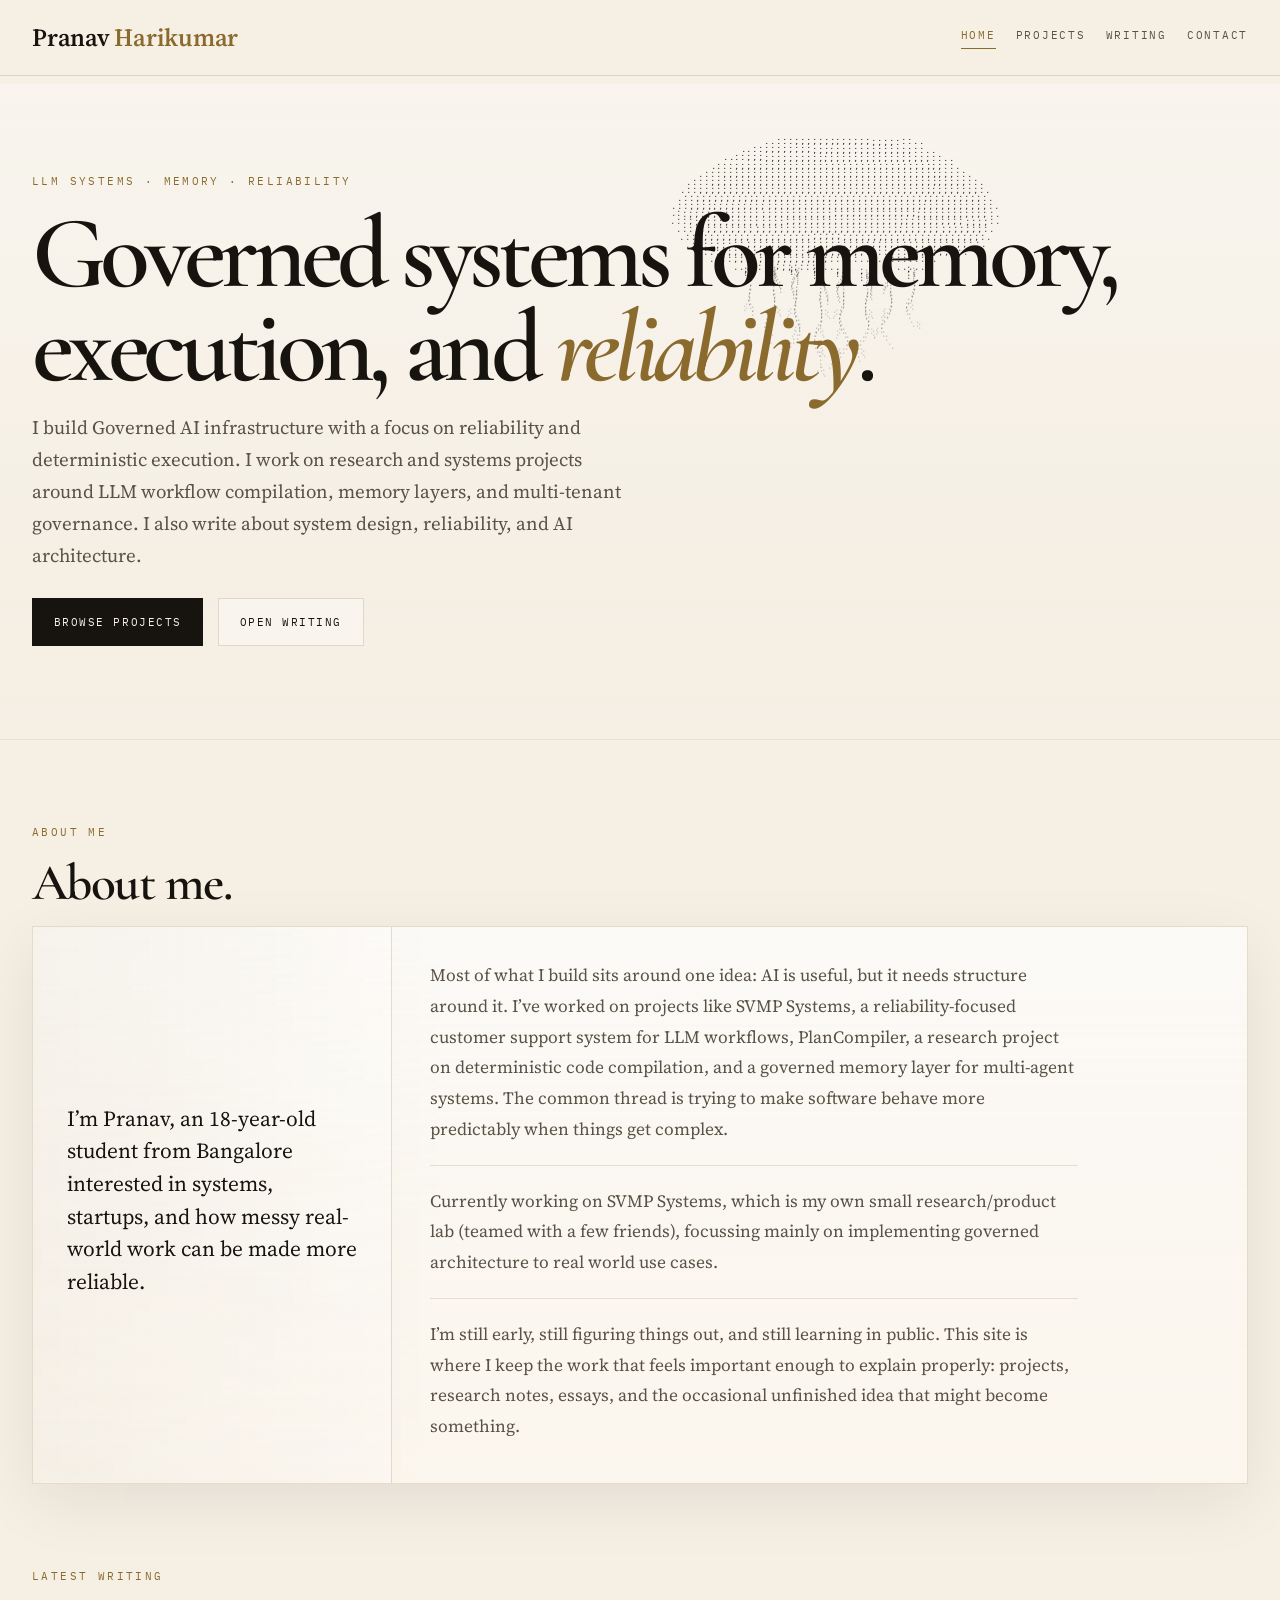
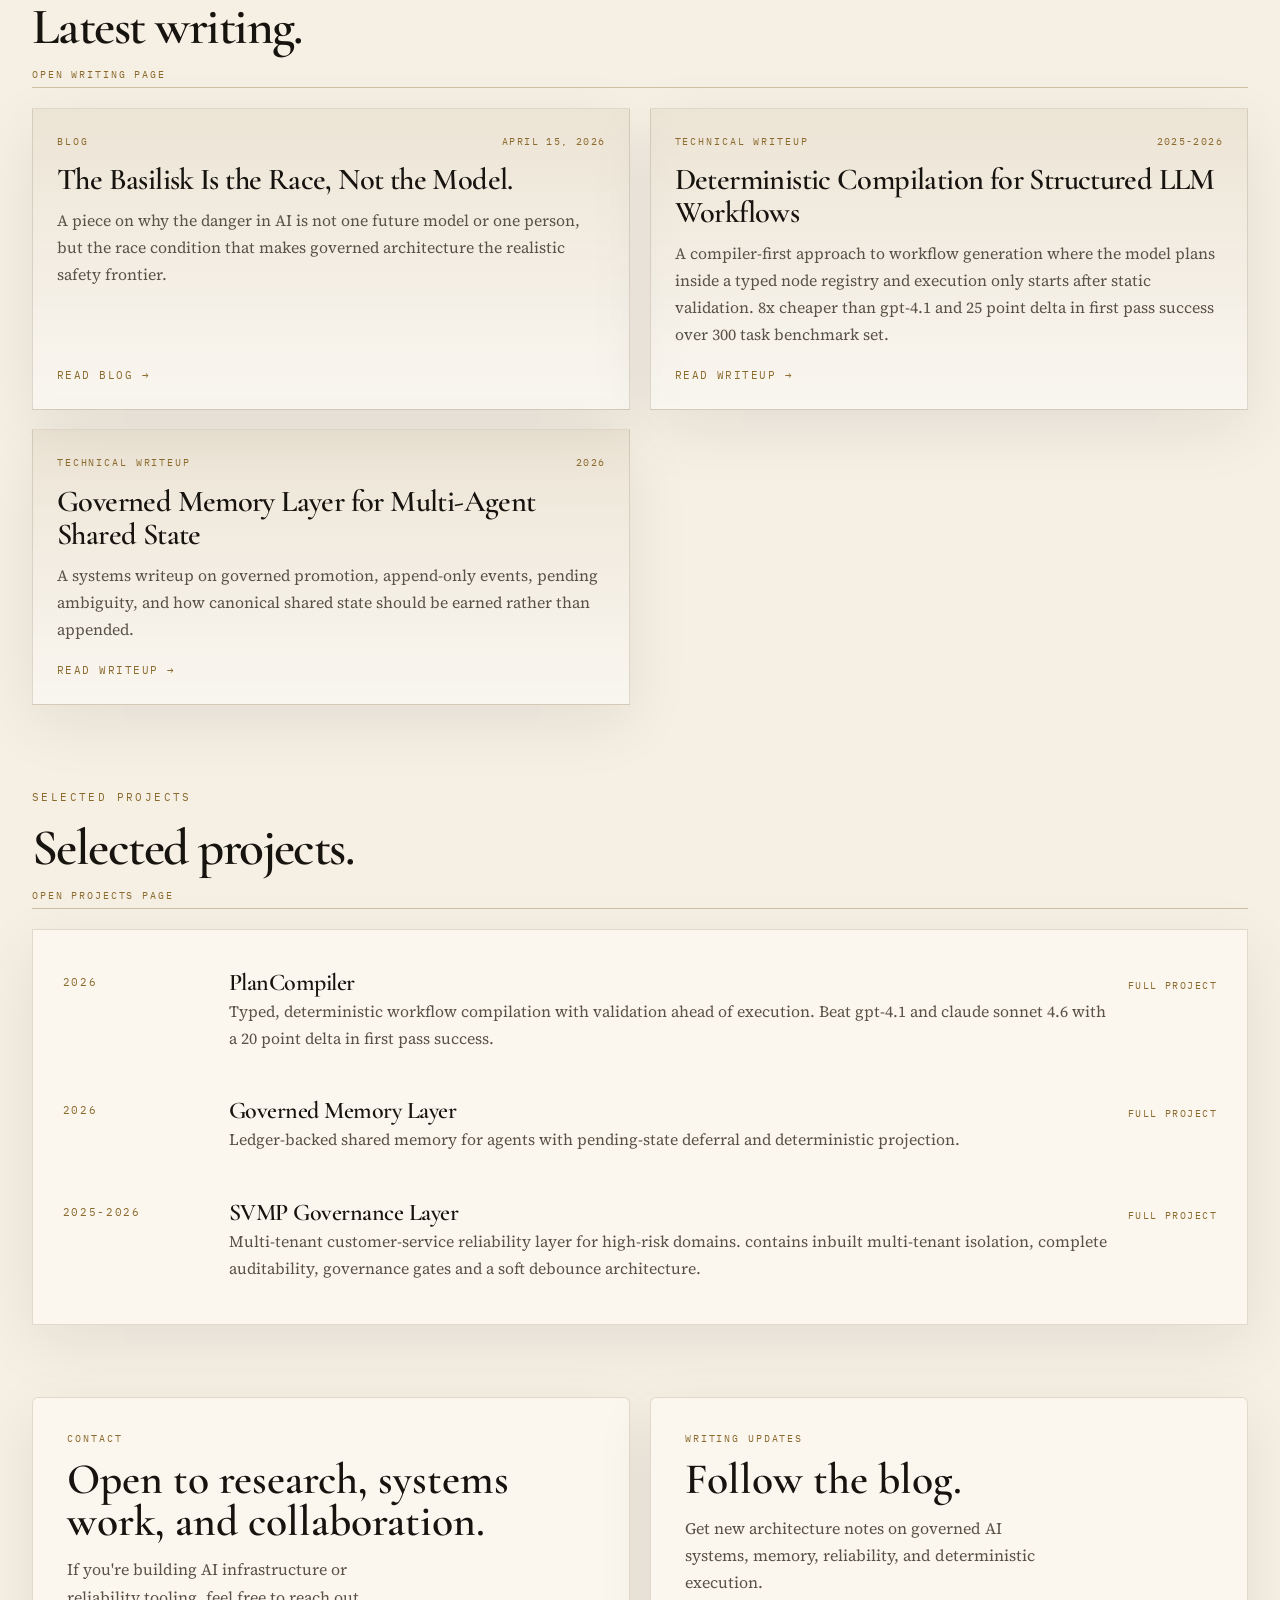
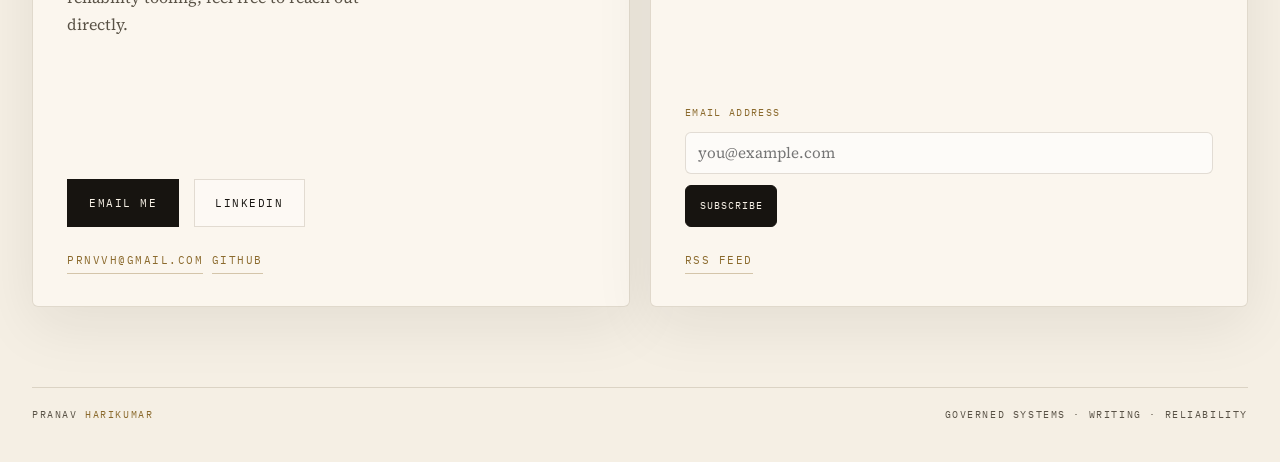
==== commit a03b2ce8: "37" ====
--- a/index.html
+++ b/index.html
@@ -7,7 +7,7 @@
 <link rel="preconnect" href="https://fonts.googleapis.com">
 <link rel="preconnect" href="https://fonts.gstatic.com" crossorigin>
 <link href="https://fonts.googleapis.com/css2?family=Cormorant+Garamond:wght@500;600;700&family=IBM+Plex+Mono:wght@400;500&family=Source+Serif+4:opsz,wght@8..60,300;8..60,400;8..60,600&display=swap" rel="stylesheet">
-<link rel="stylesheet" href="site.css?v=basilisk-blog">
+<link rel="stylesheet" href="site.css?v=about-clean">
 <link rel="alternate" type="application/rss+xml" title="Pranav Harikumar Writing" href="feed.xml">
 </head>
 <body class="home-page">
--- a/site.css
+++ b/site.css
@@ -693,87 +693,82 @@
 .about-copy {
   display: block;
   max-width: none;
-  padding: 2.45rem 2.65rem 2.35rem;
-  border-color: rgba(139, 106, 45, 0.24);
+  padding: 0;
+  border-color: rgba(139, 106, 45, 0.2);
   background:
-    linear-gradient(90deg, rgba(139, 106, 45, 0.16), transparent 4px),
-    linear-gradient(180deg, rgba(255, 255, 255, 0.62), rgba(252, 247, 239, 0.86));
+    linear-gradient(180deg, rgba(255, 255, 255, 0.58), rgba(252, 247, 239, 0.84));
   animation: about-rise 0.55s ease both;
 }
 
 .about-copy::before {
-  content: 'about';
+  content: '';
   position: absolute;
-  right: 2rem;
-  bottom: 1rem;
-  color: rgba(139, 106, 45, 0.055);
-  font-family: var(--display);
-  font-size: clamp(7rem, 16vw, 15rem);
-  line-height: 0.8;
-  letter-spacing: -0.06em;
+  inset: 0;
+  background:
+    linear-gradient(90deg, rgba(139, 106, 45, 0.09), transparent 34%),
+    linear-gradient(180deg, rgba(255, 255, 255, 0.28), transparent 52%);
+  opacity: 0.9;
   pointer-events: none;
 }
 
 .about-copy::after {
   content: '';
   position: absolute;
-  inset: 1.25rem;
-  border: 1px solid rgba(139, 106, 45, 0.11);
-  opacity: 1;
+  left: 2rem;
+  right: 2rem;
+  bottom: 1.35rem;
+  height: 1px;
+  background: linear-gradient(90deg, rgba(139, 106, 45, 0.46), transparent);
+  opacity: 0.55;
   pointer-events: none;
 }
 
 .about-copy-inner {
-  counter-reset: about-paragraph;
   position: relative;
   z-index: 1;
   display: grid;
-  grid-template-columns: minmax(0, 0.9fr) minmax(300px, 1.1fr);
-  gap: 1.6rem 2rem;
-  align-items: start;
+  grid-template-columns: minmax(240px, 0.42fr) minmax(0, 1fr);
+  align-items: stretch;
 }
 
 .about-copy-inner p {
-  counter-increment: about-paragraph;
   position: relative;
-  max-width: 70ch;
-  margin: 0;
-  padding-left: 1.8rem;
+  max-width: 72ch;
+  margin: 0;
   font-size: 1.08rem;
   line-height: 1.78;
 }
 
 .about-copy-inner p::before {
-  content: '0' counter(about-paragraph);
-  position: absolute;
-  left: 0;
-  top: 0.45rem;
-  color: var(--accent);
-  font-family: var(--mono);
-  font-size: 0.58rem;
-  letter-spacing: 0.12em;
+  content: none;
 }
 
 .about-copy-inner p:first-child {
   grid-row: span 3;
-  max-width: 18ch;
-  padding: 0 1.8rem 0 0;
+  display: flex;
+  align-items: center;
+  max-width: none;
+  padding: 2.25rem 2.1rem 2.75rem;
   border-right: 1px solid var(--line);
-  border-bottom: 0;
   color: var(--ink);
-  font-family: var(--display);
-  font-size: clamp(2.4rem, 4vw, 3.45rem);
-  line-height: 0.98;
-  letter-spacing: -0.035em;
-}
-
-.about-copy-inner p:first-child::before {
-  display: none;
+  font-size: 1.34rem;
+  line-height: 1.52;
+  background: rgba(255, 255, 255, 0.24);
 }
 
 .about-copy-inner p:not(:first-child) {
-  padding-top: 0.95rem;
-  border-top: 1px solid rgba(130, 112, 84, 0.18);
+  margin: 0 2.35rem;
+  padding: 1.25rem 0;
+  border-top: 1px solid rgba(130, 112, 84, 0.2);
+}
+
+.about-copy-inner p:nth-child(2) {
+  border-top: 0;
+  padding-top: 2.1rem;
+}
+
+.about-copy-inner p:last-child {
+  padding-bottom: 2.55rem;
 }
 
 @keyframes about-rise {
@@ -1505,9 +1500,17 @@
   .about-copy-inner p:first-child {
     grid-row: auto;
     max-width: 100%;
-    padding: 0 0 1rem;
+    padding: 1.55rem 1.6rem;
     border-right: 0;
     border-bottom: 1px solid var(--line);
+  }
+
+  .about-copy-inner p:not(:first-child) {
+    margin: 0 1.6rem;
+  }
+
+  .about-copy-inner p:nth-child(2) {
+    padding-top: 1.45rem;
   }
 }
 
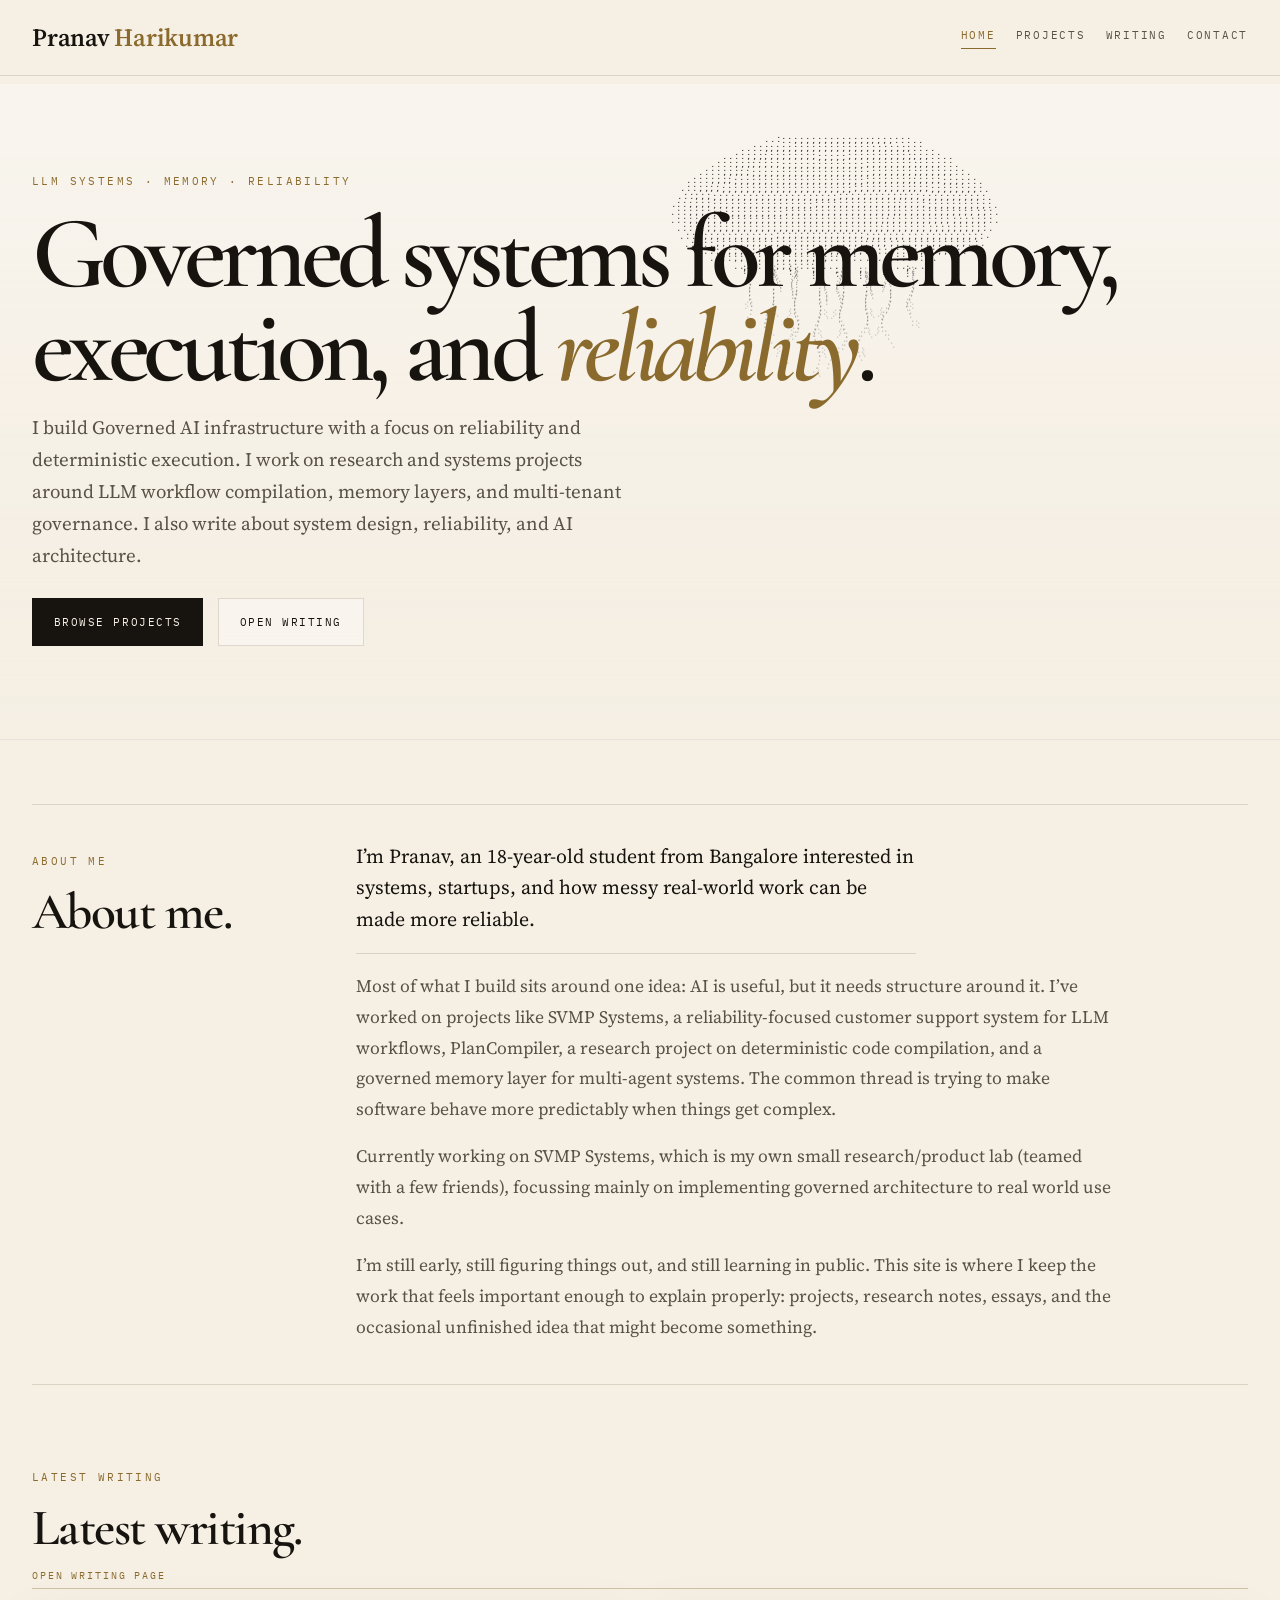
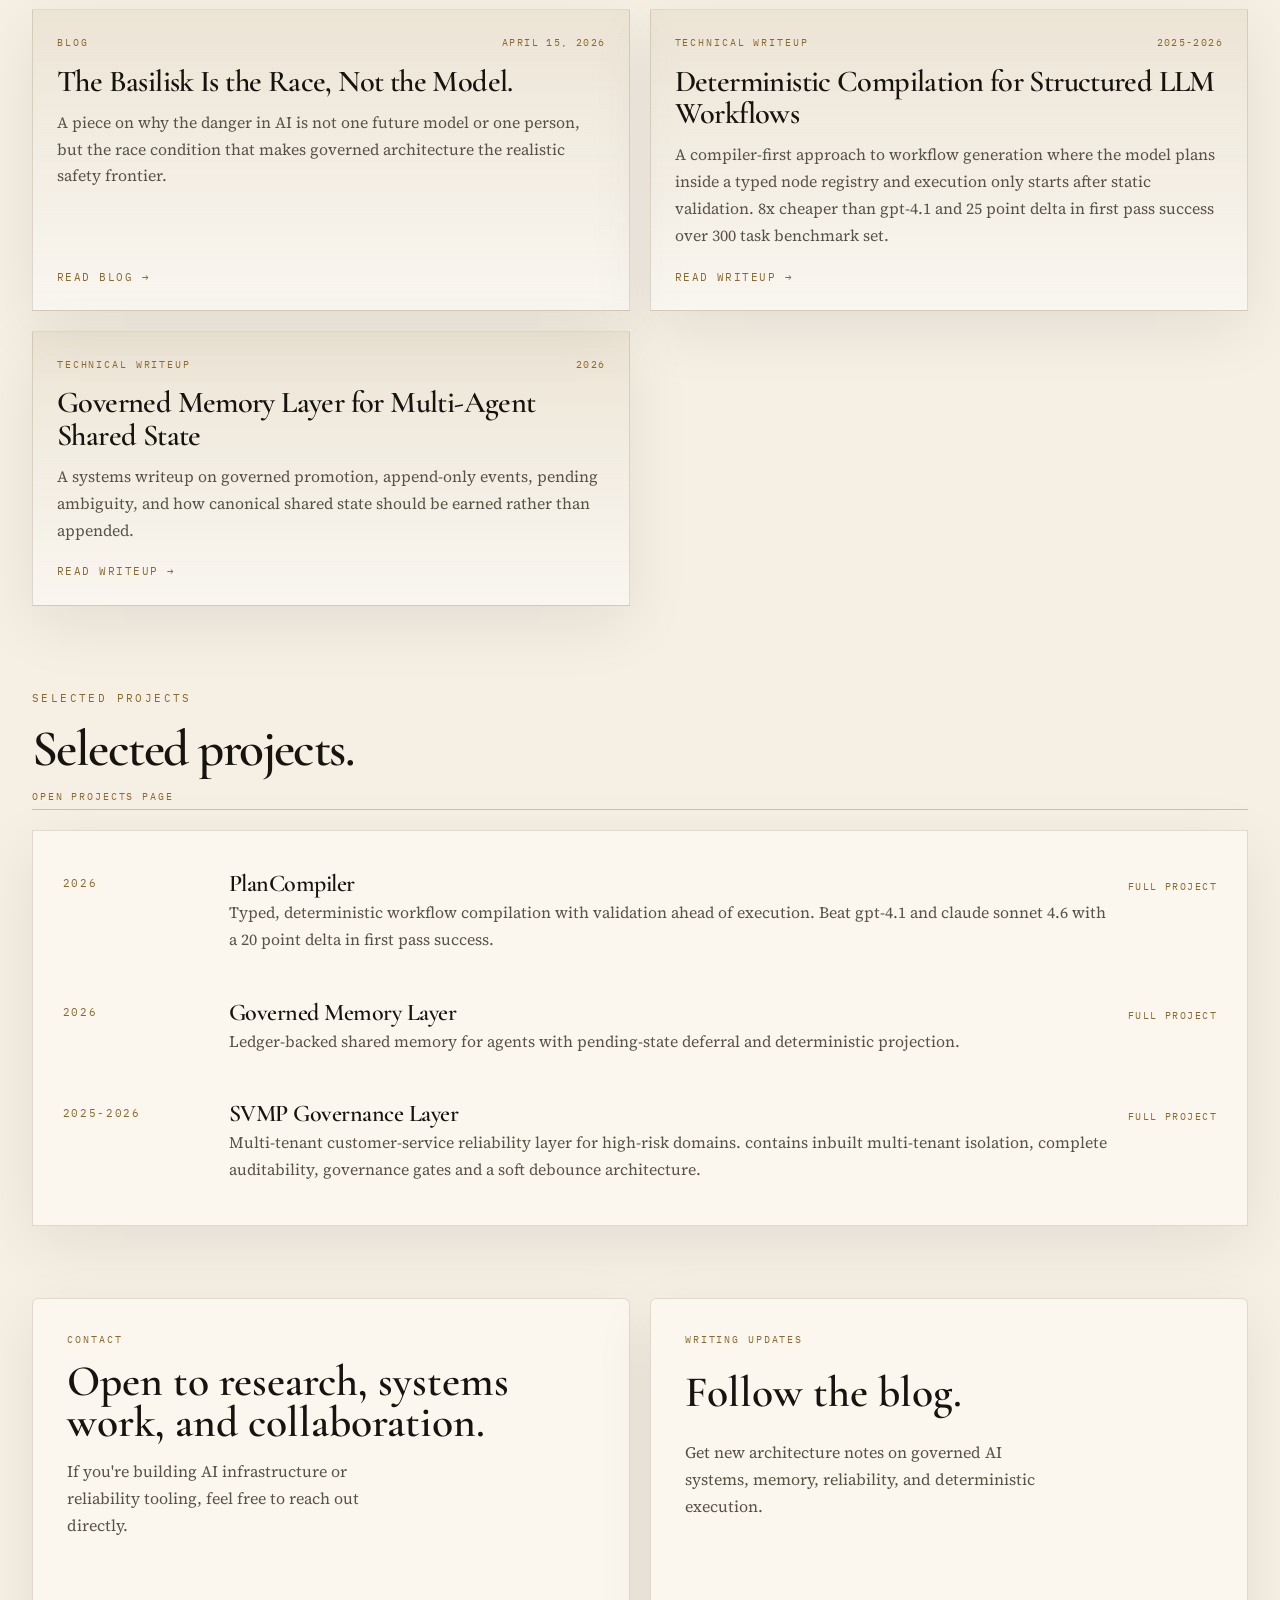
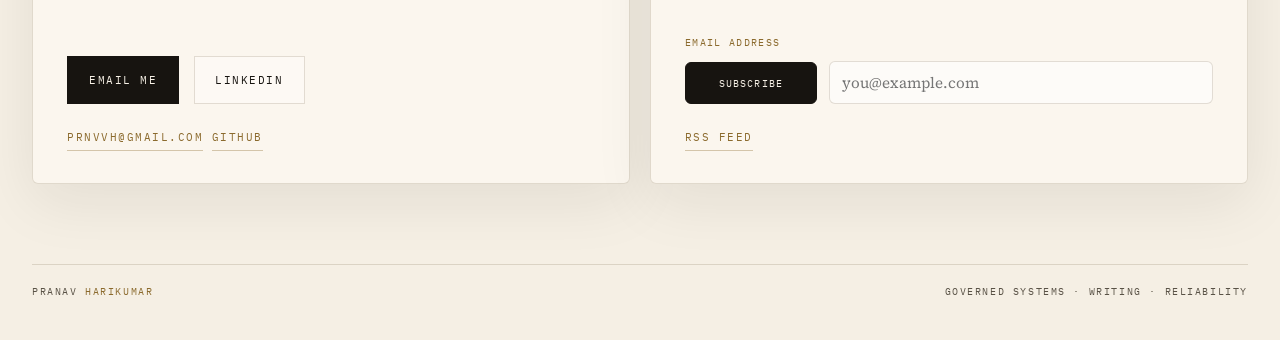
==== commit cb322597: "38" ====
--- a/index.html
+++ b/index.html
@@ -7,7 +7,7 @@
 <link rel="preconnect" href="https://fonts.googleapis.com">
 <link rel="preconnect" href="https://fonts.gstatic.com" crossorigin>
 <link href="https://fonts.googleapis.com/css2?family=Cormorant+Garamond:wght@500;600;700&family=IBM+Plex+Mono:wght@400;500&family=Source+Serif+4:opsz,wght@8..60,300;8..60,400;8..60,600&display=swap" rel="stylesheet">
-<link rel="stylesheet" href="site.css?v=about-clean">
+<link rel="stylesheet" href="site.css?v=bottom-follow-align">
 <link rel="alternate" type="application/rss+xml" title="Pranav Harikumar Writing" href="feed.xml">
 </head>
 <body class="home-page">
--- a/site.css
+++ b/site.css
@@ -453,6 +453,41 @@
   margin-top: 0;
 }
 
+.projects-follow-section {
+  padding-bottom: 3rem;
+}
+
+.page-follow-card {
+  max-width: 1040px;
+  margin: 0 auto;
+  padding: 1.65rem 1.85rem;
+  grid-template-columns: minmax(0, 1fr) minmax(280px, 450px);
+  gap: 1.4rem;
+  align-items: end;
+  background: rgba(252, 247, 239, 0.76);
+  box-shadow: none;
+}
+
+.page-follow-card h3 {
+  margin: 0.45rem 0 0;
+  font-size: 1.95rem;
+  line-height: 1.04;
+}
+
+.page-follow-card p:not(.follow-label) {
+  max-width: 48ch;
+  margin-top: 0.55rem;
+  font-size: 1rem;
+}
+
+.page-follow-card .inline-links {
+  margin-top: 1rem;
+}
+
+.page-follow-card .subscribe-form {
+  grid-template-columns: minmax(0, 1fr) auto;
+}
+
 .subscribe-form {
   display: grid;
   grid-template-columns: minmax(0, 1fr) auto;
@@ -463,6 +498,34 @@
 .bottom-card-grid .subscribe-form,
 .contact-page-grid .subscribe-form {
   grid-template-columns: 1fr;
+}
+
+.bottom-card-grid .follow-card h3 {
+  margin-top: 1.45rem;
+}
+
+.bottom-card-grid .follow-card p:not(.follow-label) {
+  margin-top: 1.55rem;
+}
+
+.bottom-card-grid .follow-card .subscribe-form {
+  grid-template-columns: auto minmax(0, 1fr);
+  gap: 0.65rem 0.75rem;
+}
+
+.bottom-card-grid .follow-card .subscribe-form label {
+  grid-column: 1 / -1;
+}
+
+.bottom-card-grid .follow-card .subscribe-form button {
+  grid-column: 1;
+  grid-row: 2;
+  min-width: 132px;
+}
+
+.bottom-card-grid .follow-card .subscribe-form input {
+  grid-column: 2;
+  grid-row: 2;
 }
 
 .bottom-card-grid .subscribe-form button,
@@ -675,15 +738,23 @@
 }
 
 .about-section {
-  padding-top: 4.5rem;
+  padding-top: 4rem;
 }
 
 .about-shell {
-  position: relative;
+  display: grid;
+  grid-template-columns: minmax(180px, 0.32fr) minmax(0, 1fr);
+  gap: 2.4rem;
+  align-items: start;
+  padding: 2.25rem 0 2.6rem;
+  border-top: 1px solid var(--line);
+  border-bottom: 1px solid var(--line);
 }
 
 .about-head {
-  margin-bottom: 1rem;
+  margin: 0;
+  position: sticky;
+  top: calc(var(--nav-h) + 1.5rem);
 }
 
 .about-layout {
@@ -694,49 +765,35 @@
   display: block;
   max-width: none;
   padding: 0;
-  border-color: rgba(139, 106, 45, 0.2);
-  background:
-    linear-gradient(180deg, rgba(255, 255, 255, 0.58), rgba(252, 247, 239, 0.84));
-  animation: about-rise 0.55s ease both;
-}
-
-.about-copy::before {
-  content: '';
-  position: absolute;
-  inset: 0;
-  background:
-    linear-gradient(90deg, rgba(139, 106, 45, 0.09), transparent 34%),
-    linear-gradient(180deg, rgba(255, 255, 255, 0.28), transparent 52%);
-  opacity: 0.9;
-  pointer-events: none;
-}
-
+  border: 0;
+  background: transparent;
+  box-shadow: none;
+  overflow: visible;
+}
+
+.about-copy:hover {
+  transform: none;
+  border-color: transparent;
+  box-shadow: none;
+}
+
+.about-copy::before,
 .about-copy::after {
-  content: '';
-  position: absolute;
-  left: 2rem;
-  right: 2rem;
-  bottom: 1.35rem;
-  height: 1px;
-  background: linear-gradient(90deg, rgba(139, 106, 45, 0.46), transparent);
-  opacity: 0.55;
-  pointer-events: none;
+  content: none;
 }
 
 .about-copy-inner {
   position: relative;
-  z-index: 1;
-  display: grid;
-  grid-template-columns: minmax(240px, 0.42fr) minmax(0, 1fr);
-  align-items: stretch;
+  display: block;
+  max-width: 760px;
 }
 
 .about-copy-inner p {
   position: relative;
-  max-width: 72ch;
-  margin: 0;
-  font-size: 1.08rem;
-  line-height: 1.78;
+  margin: 0;
+  color: var(--ink-soft);
+  font-size: 1.09rem;
+  line-height: 1.76;
 }
 
 .about-copy-inner p::before {
@@ -744,49 +801,16 @@
 }
 
 .about-copy-inner p:first-child {
-  grid-row: span 3;
-  display: flex;
-  align-items: center;
-  max-width: none;
-  padding: 2.25rem 2.1rem 2.75rem;
-  border-right: 1px solid var(--line);
+  max-width: 56ch;
+  padding: 0 0 1.15rem;
+  border-bottom: 1px solid var(--line);
   color: var(--ink);
-  font-size: 1.34rem;
-  line-height: 1.52;
-  background: rgba(255, 255, 255, 0.24);
+  font-size: 1.24rem;
+  line-height: 1.58;
 }
 
 .about-copy-inner p:not(:first-child) {
-  margin: 0 2.35rem;
-  padding: 1.25rem 0;
-  border-top: 1px solid rgba(130, 112, 84, 0.2);
-}
-
-.about-copy-inner p:nth-child(2) {
-  border-top: 0;
-  padding-top: 2.1rem;
-}
-
-.about-copy-inner p:last-child {
-  padding-bottom: 2.55rem;
-}
-
-@keyframes about-rise {
-  from {
-    opacity: 0;
-    transform: translateY(12px);
-  }
-
-  to {
-    opacity: 1;
-    transform: translateY(0);
-  }
-}
-
-@media (prefers-reduced-motion: reduce) {
-  .about-copy {
-    animation: none;
-  }
+  margin-top: 1.05rem;
 }
 
 .project-list {
@@ -1408,33 +1432,45 @@
 .project-card-links {
   display: flex;
   flex-wrap: wrap;
-  gap: 0.65rem;
+  gap: 0.75rem;
   margin-top: auto;
-  padding-top: 0.25rem;
+  padding-top: 0.55rem;
 }
 
 .project-card-links a {
   display: inline-flex;
   align-items: center;
   justify-content: center;
-  min-height: 34px;
-  padding: 0.48rem 0.75rem;
-  border: 1px solid rgba(139, 106, 45, 0.26);
+  min-height: 42px;
+  padding: 0.68rem 1rem;
+  border: 1px solid rgba(23, 20, 16, 0.88);
   border-radius: 6px;
-  background: rgba(255, 255, 255, 0.34);
-  color: var(--accent-ink);
-  font-family: var(--mono);
-  font-size: 0.64rem;
-  letter-spacing: 0.08em;
+  background: var(--ink);
+  color: #f7f1e6;
+  font-family: var(--mono);
+  font-size: 0.66rem;
+  letter-spacing: 0.1em;
   text-transform: uppercase;
   transition: transform 0.2s ease, border-color 0.2s ease, background-color 0.2s ease, color 0.2s ease;
+}
+
+.project-card-links a + a {
+  background: rgba(255, 255, 255, 0.58);
+  color: var(--ink);
+  border-color: rgba(139, 106, 45, 0.34);
 }
 
 .project-card-links a:hover {
   transform: translateY(-2px);
-  border-color: rgba(139, 106, 45, 0.46);
-  background: rgba(255, 255, 255, 0.68);
-  color: var(--accent);
+  border-color: var(--accent-ink);
+  background: var(--accent-ink);
+  color: #f7f1e6;
+}
+
+.project-card-links a + a:hover {
+  border-color: rgba(139, 106, 45, 0.58);
+  background: rgba(255, 255, 255, 0.82);
+  color: var(--accent-ink);
 }
 
 .contact-page-grid {
@@ -1466,8 +1502,6 @@
   .operating-layout,
   .principle,
   .about-layout,
-  .about-copy,
-  .about-copy-inner,
   .follow-card,
   .bottom-card-grid,
   .project-grid-systems,
@@ -1497,20 +1531,21 @@
     gap: 1.2rem;
   }
 
+  .about-shell {
+    grid-template-columns: 1fr;
+    gap: 1.2rem;
+  }
+
+  .about-head {
+    position: static;
+  }
+
+  .about-copy-inner {
+    max-width: 100%;
+  }
+
   .about-copy-inner p:first-child {
-    grid-row: auto;
     max-width: 100%;
-    padding: 1.55rem 1.6rem;
-    border-right: 0;
-    border-bottom: 1px solid var(--line);
-  }
-
-  .about-copy-inner p:not(:first-child) {
-    margin: 0 1.6rem;
-  }
-
-  .about-copy-inner p:nth-child(2) {
-    padding-top: 1.45rem;
   }
 }
 
@@ -1542,6 +1577,24 @@
     grid-template-columns: 1fr;
   }
 
+  .bottom-card-grid .follow-card .subscribe-form {
+    grid-template-columns: 1fr;
+  }
+
+  .bottom-card-grid .follow-card .subscribe-form input,
+  .bottom-card-grid .follow-card .subscribe-form button {
+    grid-column: 1;
+    grid-row: auto;
+  }
+
+  .page-follow-card .subscribe-form {
+    grid-template-columns: 1fr;
+  }
+
+  .page-follow-card .subscribe-form button {
+    justify-self: start;
+  }
+
   .hero-display,
   .page-display {
     max-width: none;
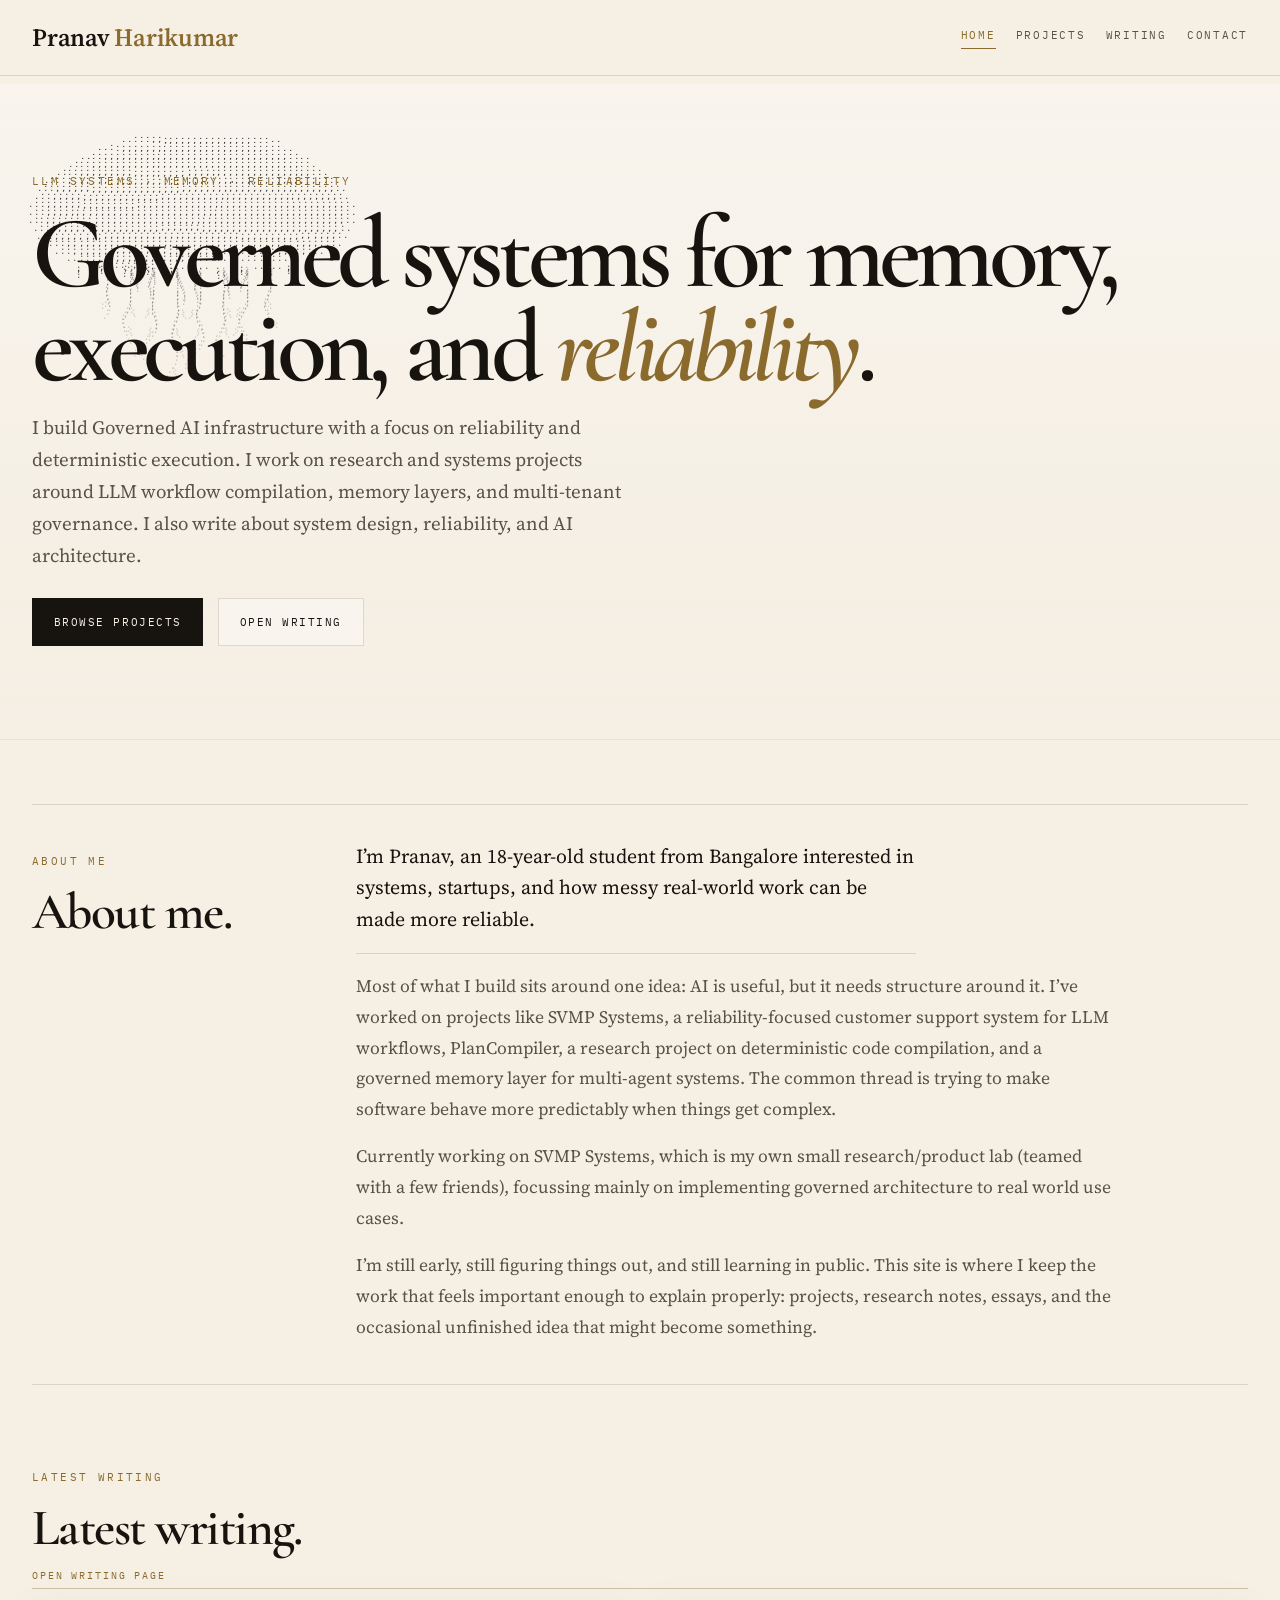
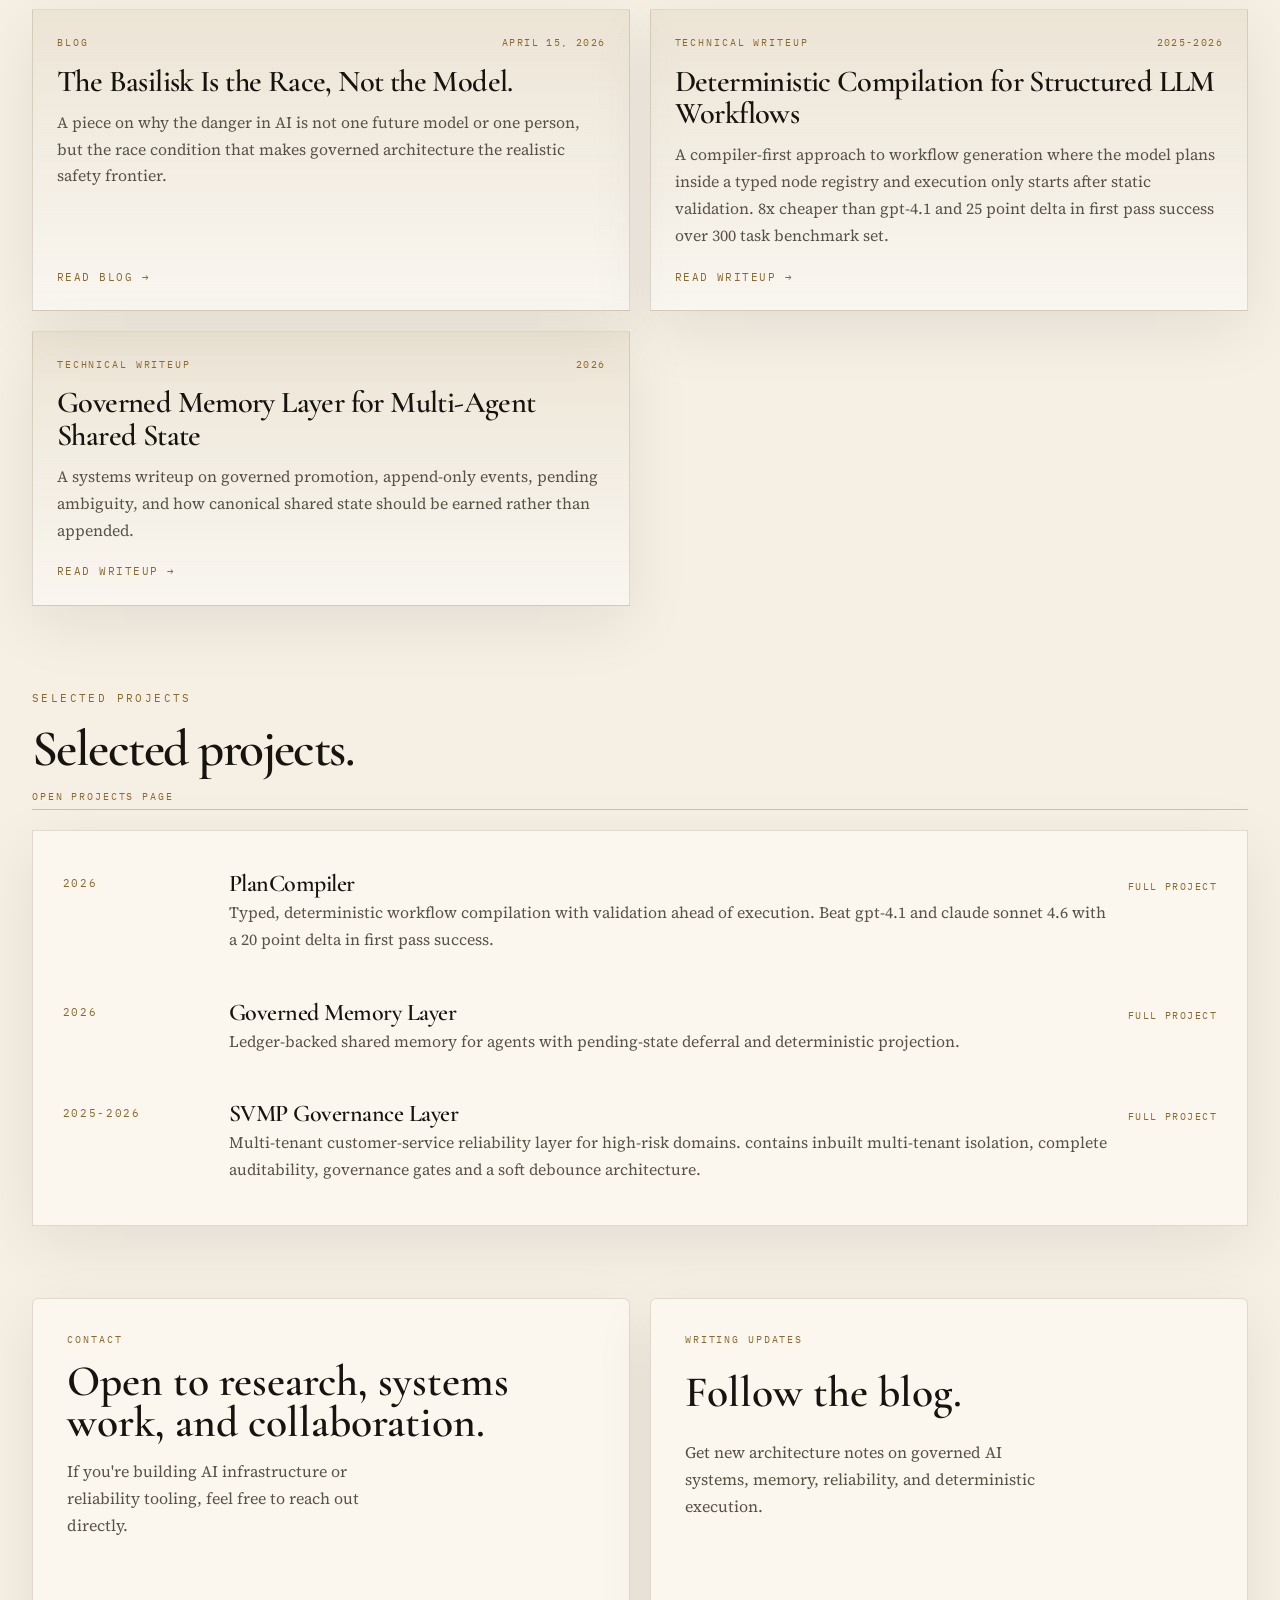
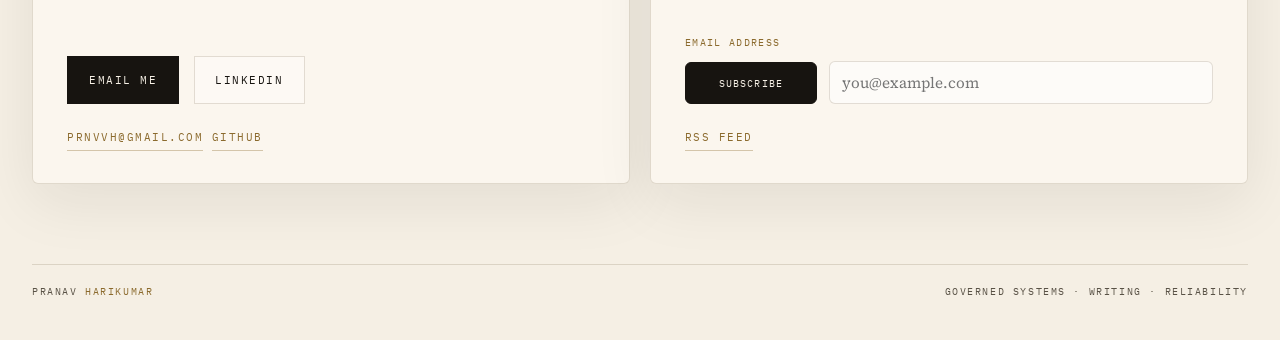
==== commit 581f85d9: "38" ====
--- a/index.html
+++ b/index.html
@@ -4,6 +4,21 @@
 <meta charset="UTF-8">
 <meta name="viewport" content="width=device-width, initial-scale=1.0">
 <title>Pranav Harikumar</title>
+<meta name="description" content="Pranav Harikumar builds governed AI infrastructure around memory, deterministic execution, reliability, and systems architecture.">
+<link rel="canonical" href="https://prnvh.github.io/">
+<meta property="og:site_name" content="Pranav Harikumar">
+<meta property="og:title" content="Pranav Harikumar">
+<meta property="og:description" content="Governed AI infrastructure, technical writing, and systems projects around memory, deterministic execution, and reliability.">
+<meta property="og:type" content="website">
+<meta property="og:url" content="https://prnvh.github.io/">
+<meta property="og:image" content="https://prnvh.github.io/assets/social/pranav-social-card.png">
+<meta property="og:image:width" content="1200">
+<meta property="og:image:height" content="630">
+<meta property="og:image:alt" content="Pranav Harikumar - governed systems, writing, and reliability.">
+<meta name="twitter:card" content="summary_large_image">
+<meta name="twitter:title" content="Pranav Harikumar">
+<meta name="twitter:description" content="Governed AI infrastructure, technical writing, and systems projects around memory, deterministic execution, and reliability.">
+<meta name="twitter:image" content="https://prnvh.github.io/assets/social/pranav-social-card.png">
 <link rel="preconnect" href="https://fonts.googleapis.com">
 <link rel="preconnect" href="https://fonts.gstatic.com" crossorigin>
 <link href="https://fonts.googleapis.com/css2?family=Cormorant+Garamond:wght@500;600;700&family=IBM+Plex+Mono:wght@400;500&family=Source+Serif+4:opsz,wght@8..60,300;8..60,400;8..60,600&display=swap" rel="stylesheet">
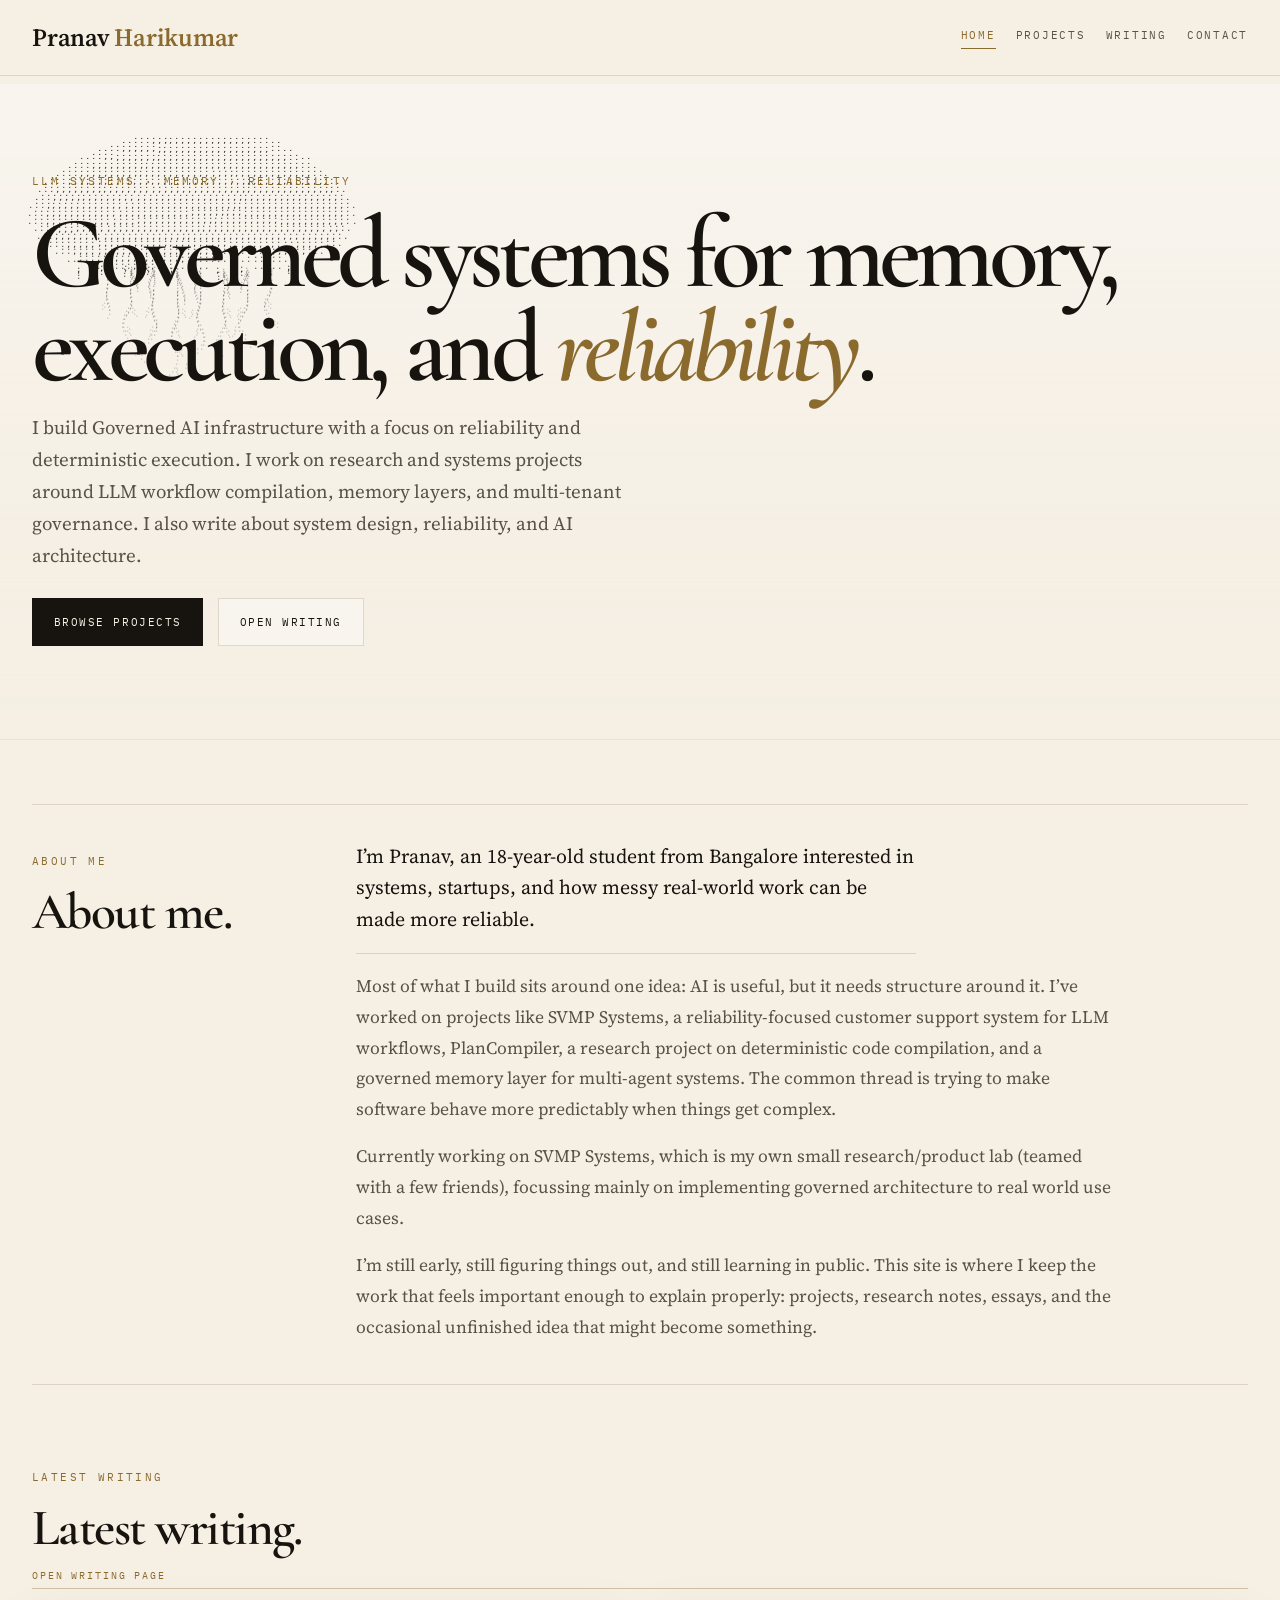
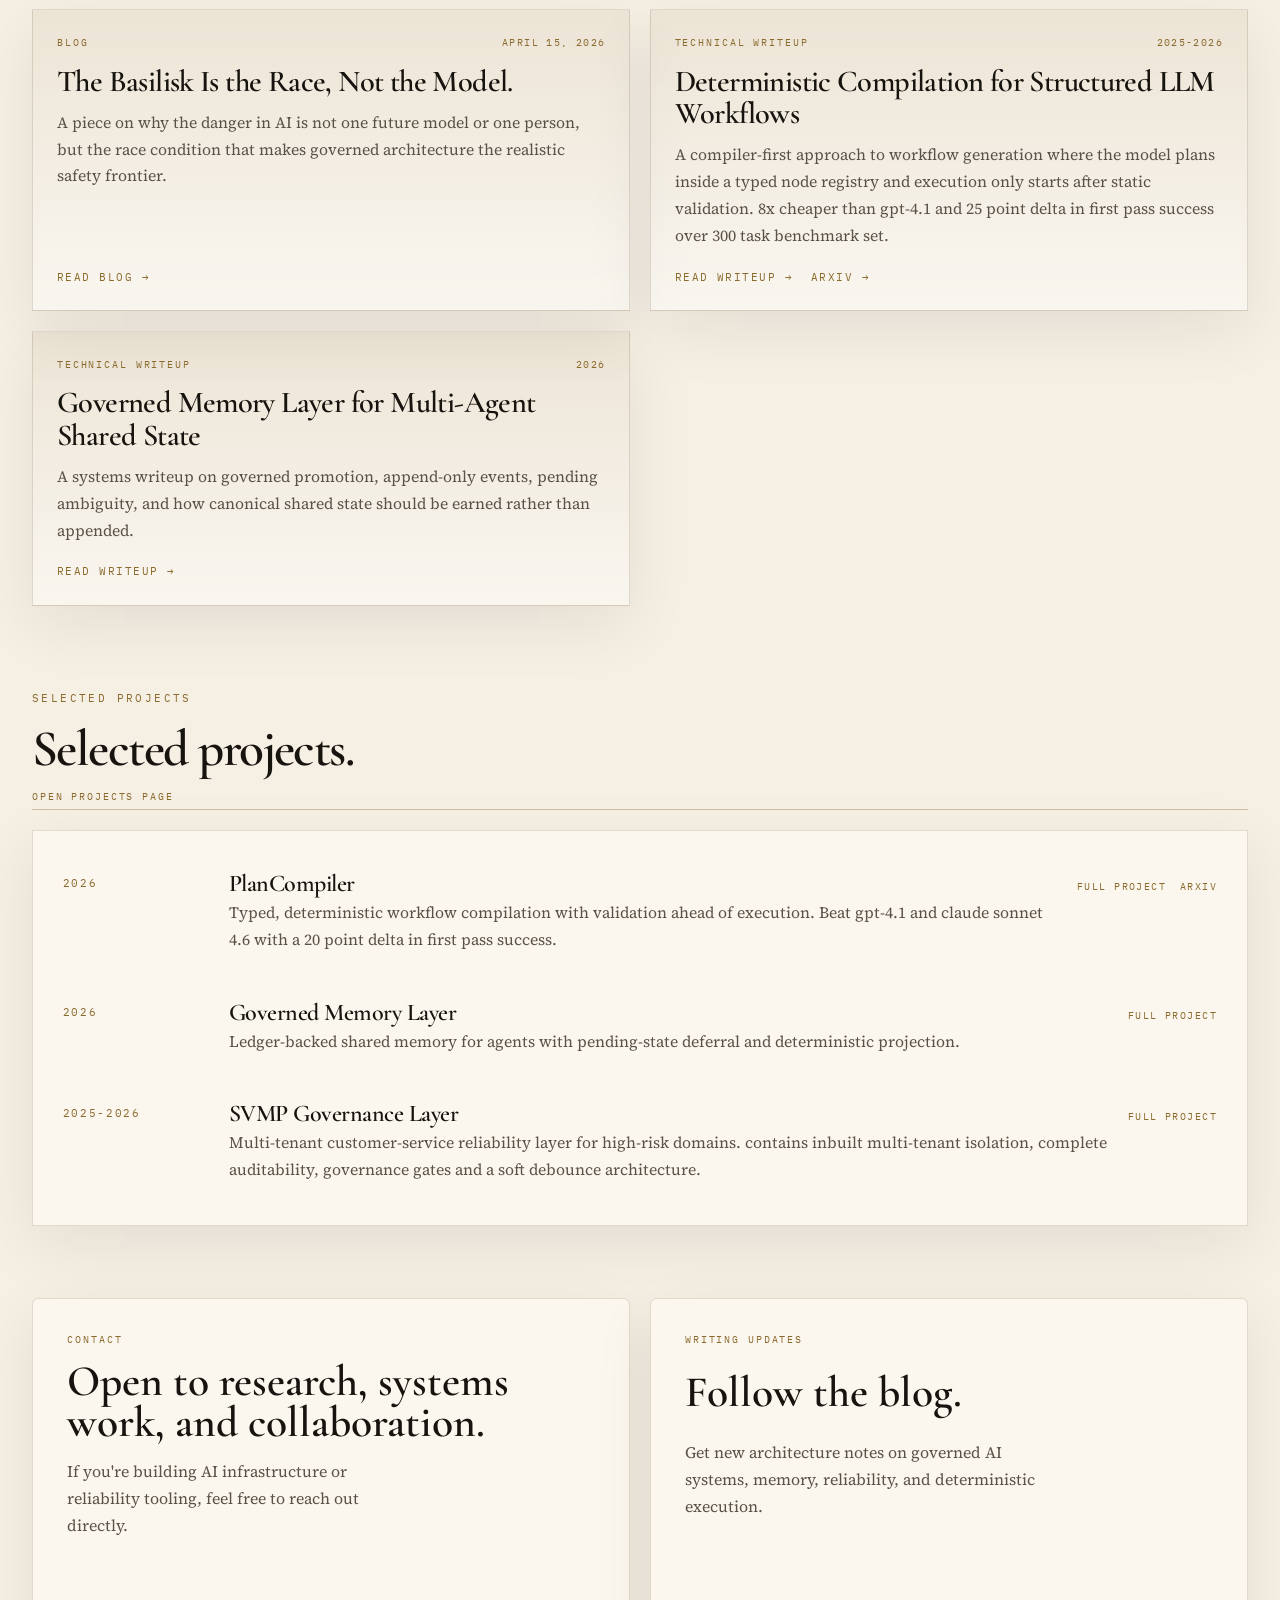
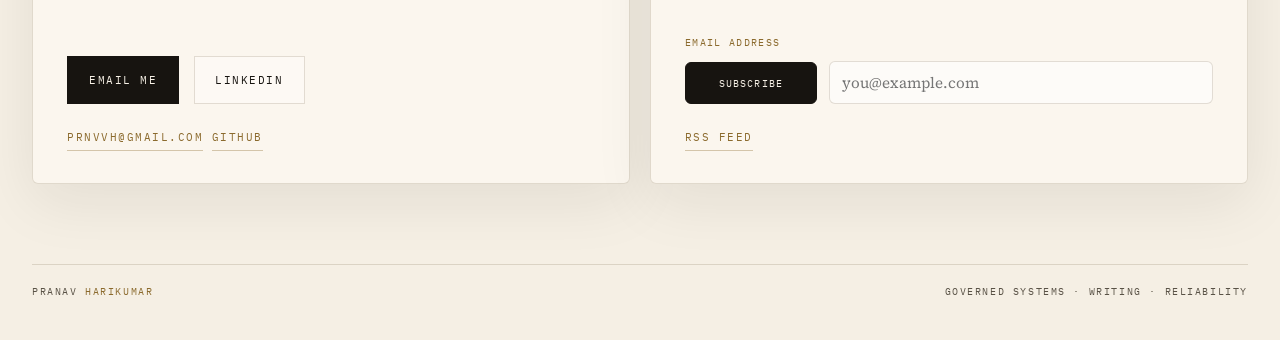
==== commit 12baf3e4: "39" ====
--- a/index.html
+++ b/index.html
@@ -22,7 +22,7 @@
 <link rel="preconnect" href="https://fonts.googleapis.com">
 <link rel="preconnect" href="https://fonts.gstatic.com" crossorigin>
 <link href="https://fonts.googleapis.com/css2?family=Cormorant+Garamond:wght@500;600;700&family=IBM+Plex+Mono:wght@400;500&family=Source+Serif+4:opsz,wght@8..60,300;8..60,400;8..60,600&display=swap" rel="stylesheet">
-<link rel="stylesheet" href="site.css?v=bottom-follow-align">
+<link rel="stylesheet" href="site.css?v=plancompiler-arxiv">
 <link rel="alternate" type="application/rss+xml" title="Pranav Harikumar Writing" href="feed.xml">
 </head>
 <body class="home-page">
@@ -107,7 +107,10 @@
           </div>
           <h3>Deterministic Compilation for Structured LLM Workflows</h3>
           <p>A compiler-first approach to workflow generation where the model plans inside a typed node registry and execution only starts after static validation. 8x cheaper than gpt-4.1 and 25 point delta in first pass success over 300 task benchmark set.</p>
-          <a class="text-link" href="compiler.html">Read writeup &rarr;</a>
+          <div class="card-link-row">
+            <a class="text-link" href="compiler.html">Read writeup &rarr;</a>
+            <a class="text-link" href="https://arxiv.org/abs/2604.13092" target="_blank" rel="noopener noreferrer">arXiv &rarr;</a>
+          </div>
         </article>
 
         <article class="surface writing-card">
@@ -141,7 +144,10 @@
               <h3>PlanCompiler</h3>
               <p>Typed, deterministic workflow compilation with validation ahead of execution. Beat gpt-4.1 and claude sonnet 4.6 with a 20 point delta in first pass success.</p>
             </div>
-            <a href="projects.html#compiler-project">Full project</a>
+            <div class="project-row-links">
+              <a href="projects.html#compiler-project">Full project</a>
+              <a href="https://arxiv.org/abs/2604.13092" target="_blank" rel="noopener noreferrer">arXiv</a>
+            </div>
           </article>
 
           <article class="project-row">
--- a/site.css
+++ b/site.css
@@ -737,6 +737,19 @@
   padding-top: 1.15rem;
 }
 
+.card-link-row {
+  display: flex;
+  flex-wrap: wrap;
+  gap: 0.9rem 1.1rem;
+  margin-top: auto;
+  padding-top: 1.15rem;
+}
+
+.writing-card .card-link-row .text-link {
+  margin-top: 0;
+  padding-top: 0;
+}
+
 .about-section {
   padding-top: 4rem;
 }
@@ -875,6 +888,18 @@
   letter-spacing: 0.14em;
   text-transform: uppercase;
   padding-top: 0.35rem;
+}
+
+.project-row-links {
+  display: flex;
+  flex-wrap: wrap;
+  gap: 0.45rem 0.85rem;
+  align-items: flex-start;
+  justify-content: flex-end;
+}
+
+.project-row-links a {
+  white-space: nowrap;
 }
 
 .home-page .project-row {
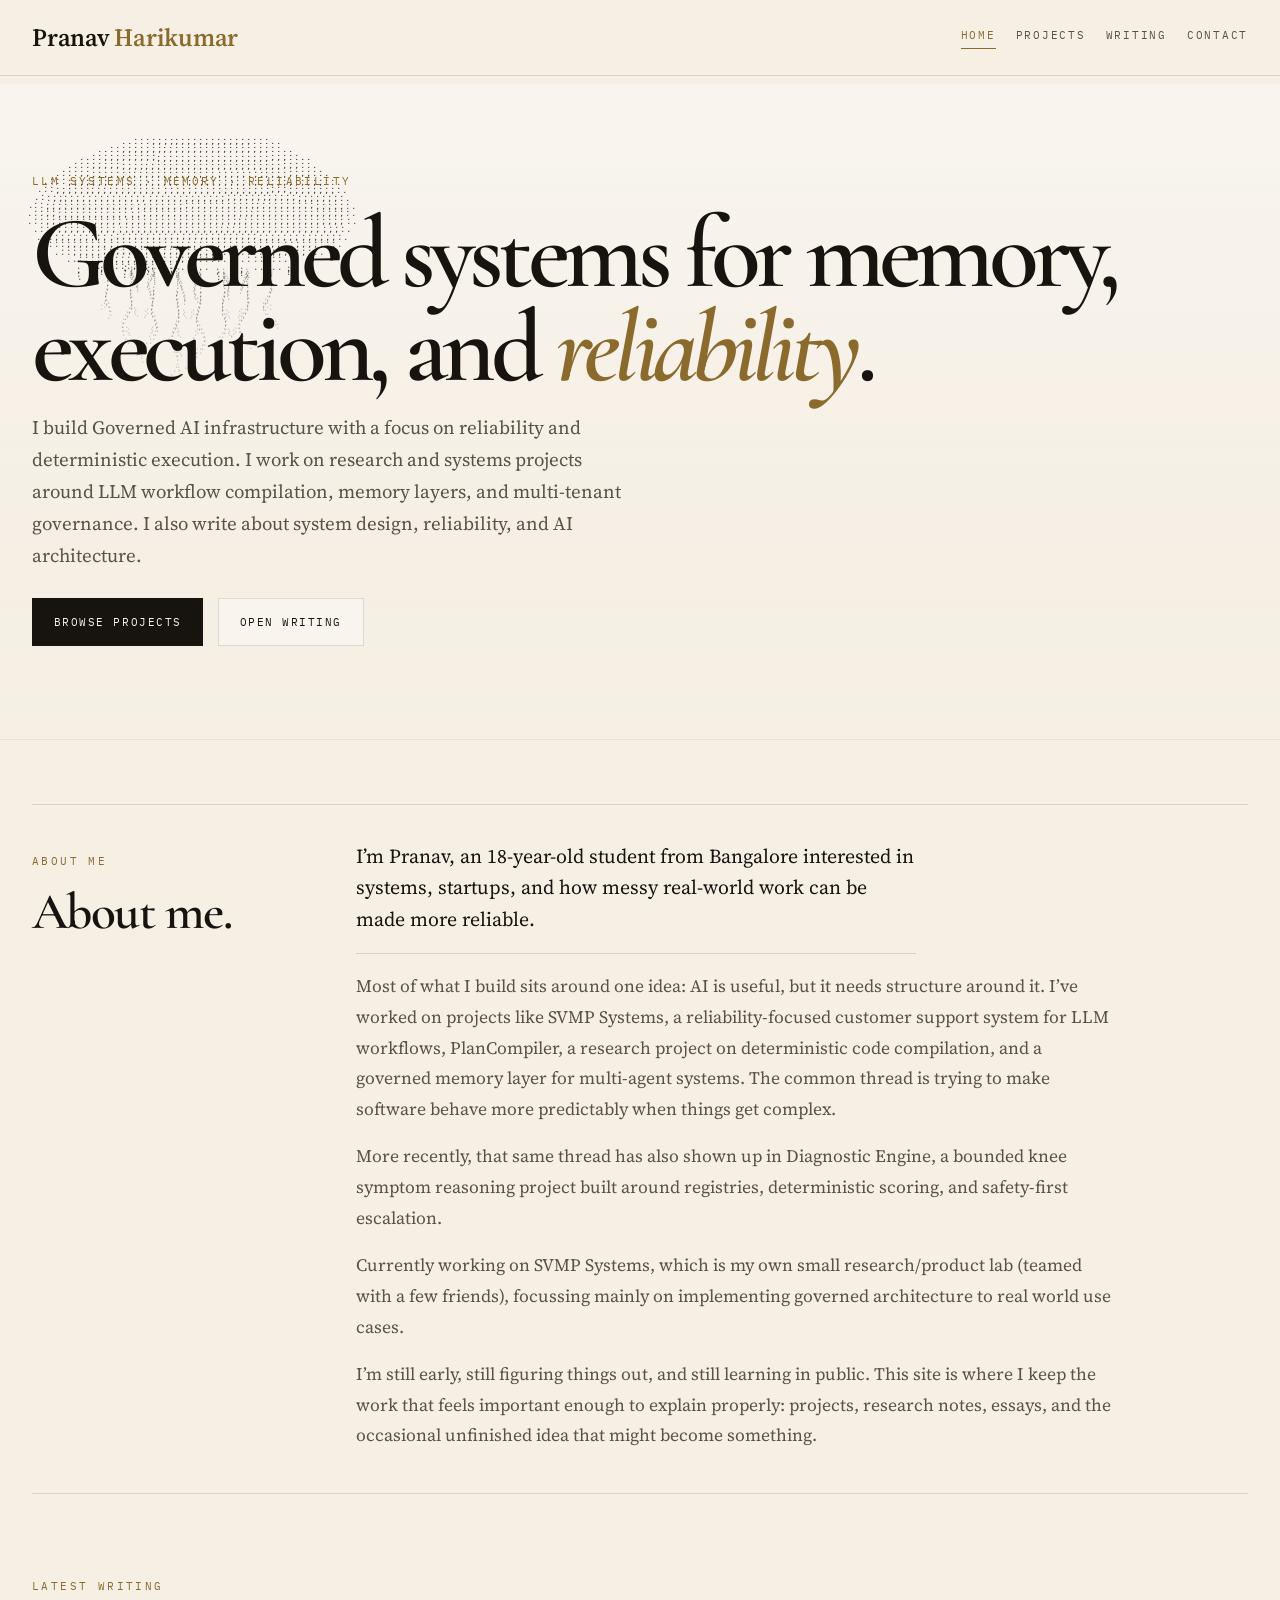
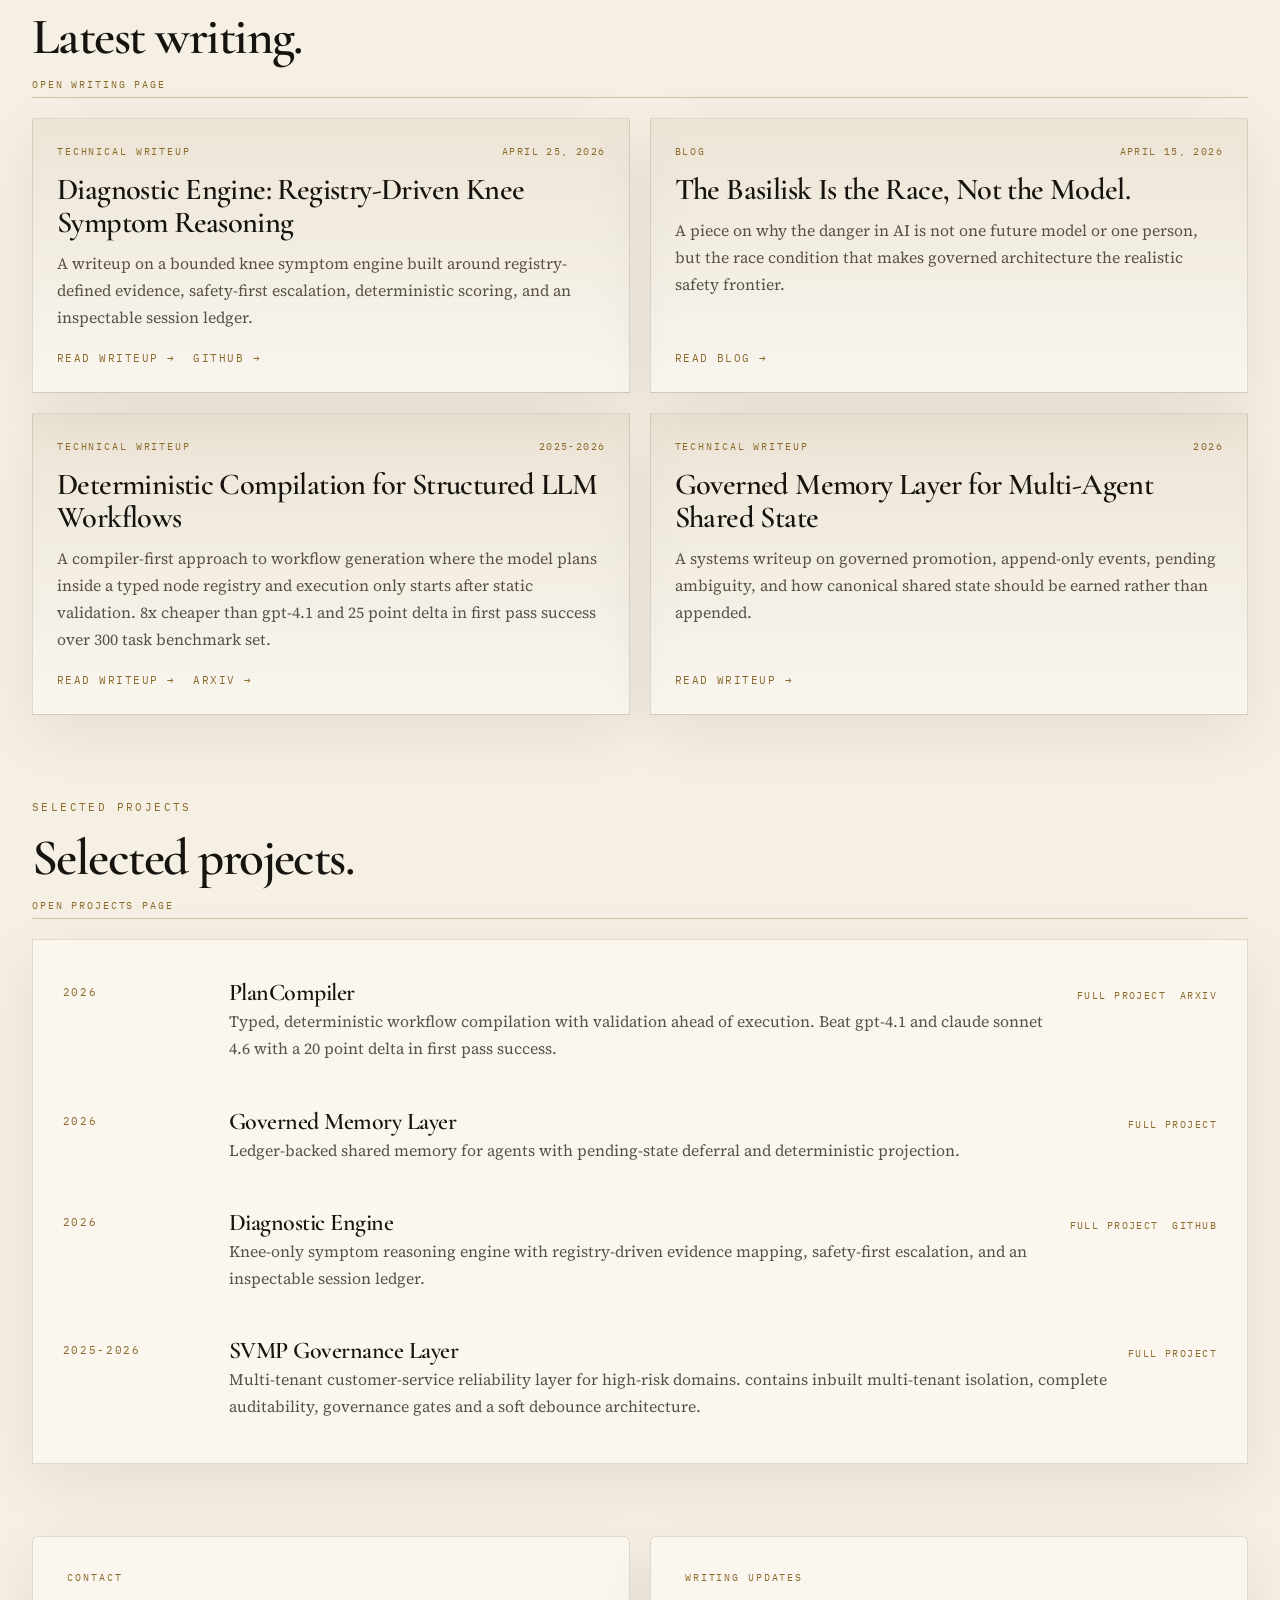
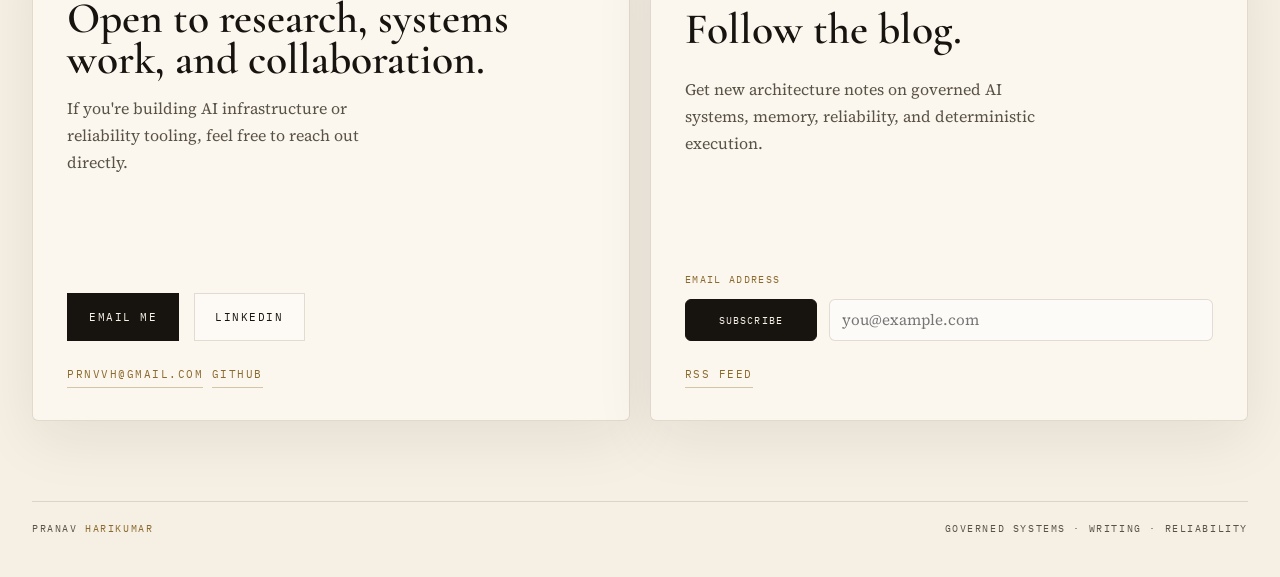
==== commit e5bb3b79: "Add diagnostic engine writeup and site links" ====
--- a/index.html
+++ b/index.html
@@ -69,6 +69,8 @@
 
             <p>Most of what I build sits around one idea: AI is useful, but it needs structure around it. I’ve worked on projects like SVMP Systems, a reliability-focused customer support system for LLM workflows, PlanCompiler, a research project on deterministic code compilation, and a governed memory layer for multi-agent systems. The common thread is trying to make software behave more predictably when things get complex.</p>
 
+            <p>More recently, that same thread has also shown up in Diagnostic Engine, a bounded knee symptom reasoning project built around registries, deterministic scoring, and safety-first escalation.</p>
+
             <p>Currently working on SVMP Systems, which is my own small research/product lab (teamed with a few friends), focussing mainly on implementing governed architecture to real world use cases.</p>
 
             <p>I’m still early, still figuring things out, and still learning in public. This site is where I keep the work that feels important enough to explain properly: projects, research notes, essays, and the occasional unfinished idea that might become something.</p>
@@ -90,6 +92,19 @@
       </div>
 
       <div class="writing-grid">
+        <article class="surface writing-card">
+          <div class="card-meta-row">
+            <span class="meta-line">Technical Writeup</span>
+            <span class="card-date">April 25, 2026</span>
+          </div>
+          <h3>Diagnostic Engine: Registry-Driven Knee Symptom Reasoning</h3>
+          <p>A writeup on a bounded knee symptom engine built around registry-defined evidence, safety-first escalation, deterministic scoring, and an inspectable session ledger.</p>
+          <div class="card-link-row">
+            <a class="text-link" href="diagnostic-engine.html">Read writeup &rarr;</a>
+            <a class="text-link" href="https://github.com/prnvh/diagnostic-engine" target="_blank" rel="noopener noreferrer">GitHub &rarr;</a>
+          </div>
+        </article>
+
         <article class="surface writing-card">
           <div class="card-meta-row">
             <span class="meta-line">Blog</span>
@@ -157,6 +172,18 @@
               <p>Ledger-backed shared memory for agents with pending-state deferral and deterministic projection.</p>
             </div>
             <a href="projects.html#memory-project">Full project</a>
+          </article>
+
+          <article class="project-row">
+            <span class="project-row-year">2026</span>
+            <div>
+              <h3>Diagnostic Engine</h3>
+              <p>Knee-only symptom reasoning engine with registry-driven evidence mapping, safety-first escalation, and an inspectable session ledger.</p>
+            </div>
+            <div class="project-row-links">
+              <a href="projects.html#diagnostic-engine-project">Full project</a>
+              <a href="https://github.com/prnvh/diagnostic-engine" target="_blank" rel="noopener noreferrer">GitHub</a>
+            </div>
           </article>
 
           <article class="project-row">
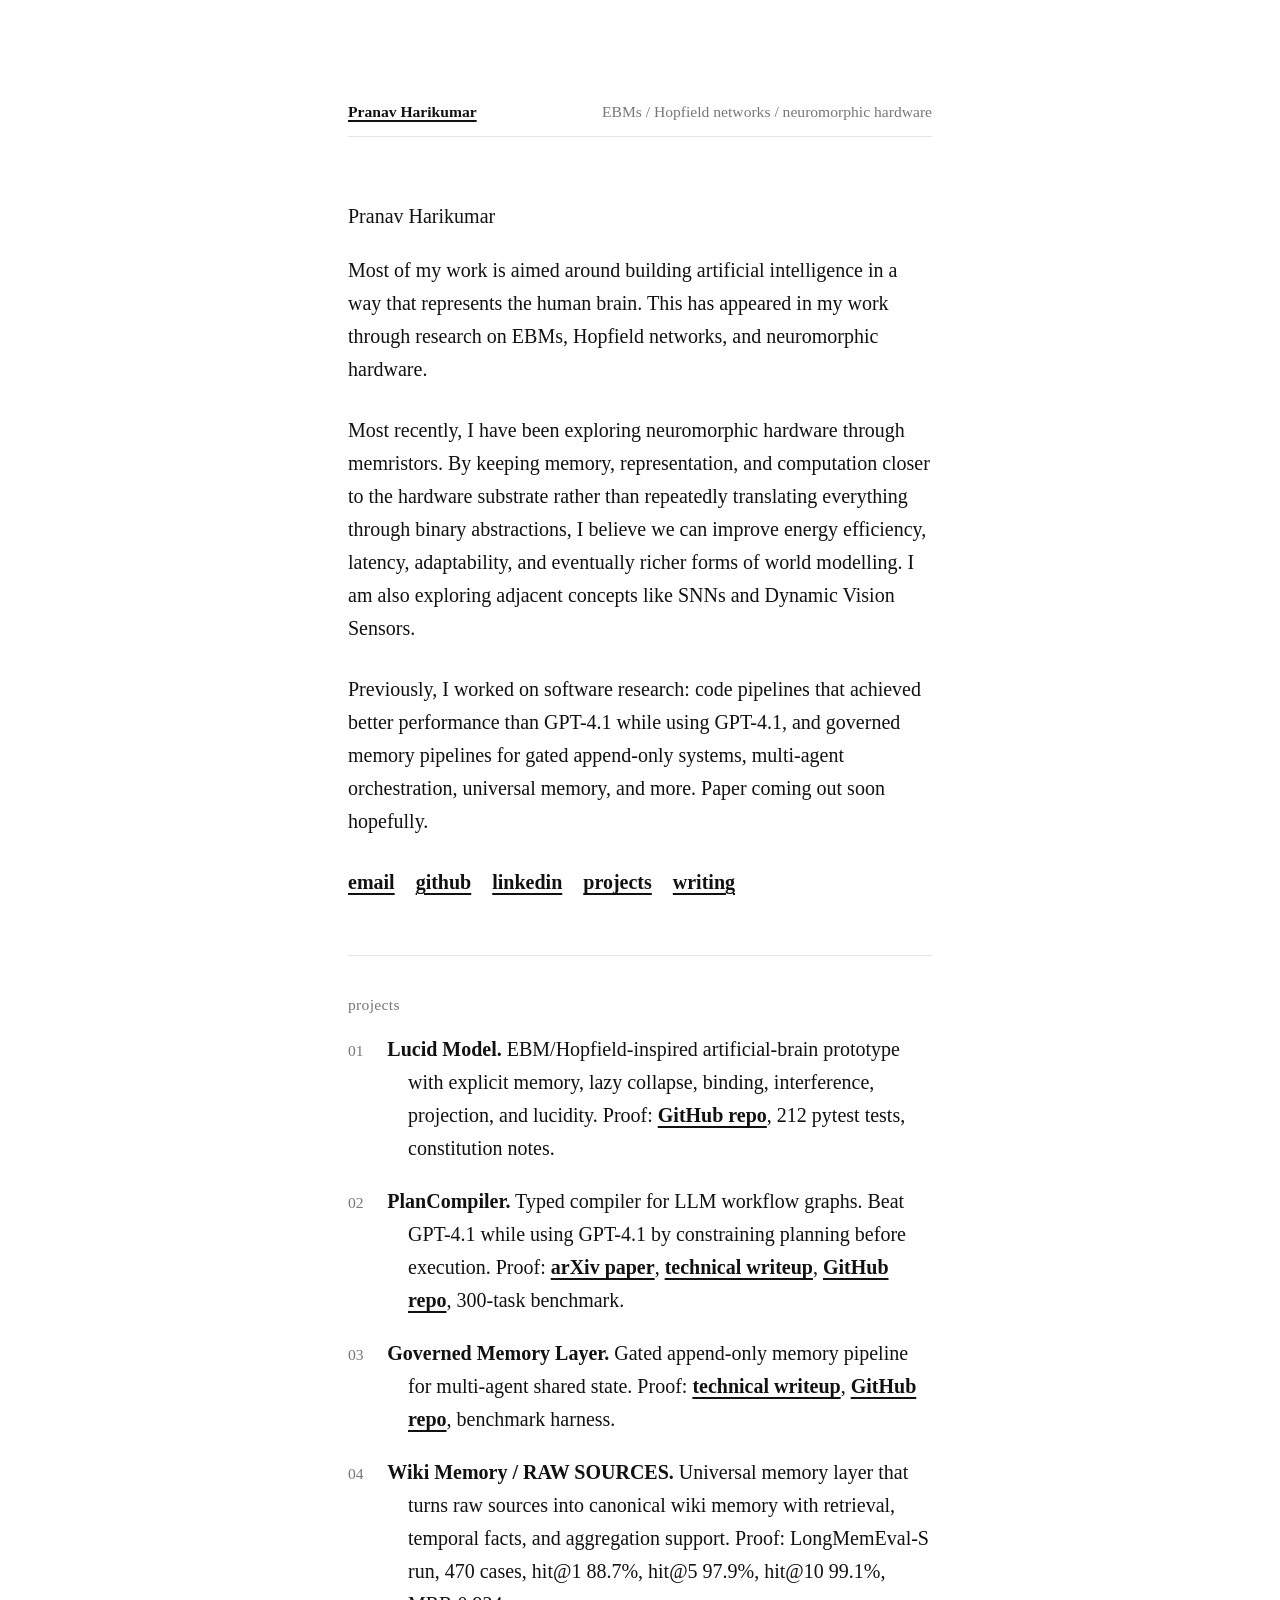
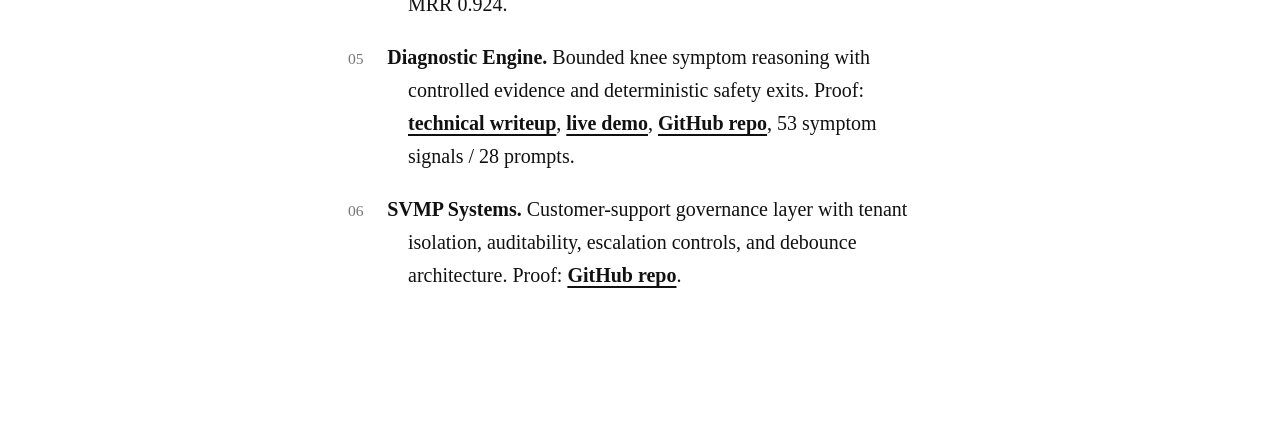
==== commit c552114d: "updated portfolio" ====
--- a/index.html
+++ b/index.html
@@ -4,247 +4,59 @@
 <meta charset="UTF-8">
 <meta name="viewport" content="width=device-width, initial-scale=1.0">
 <title>Pranav Harikumar</title>
-<meta name="description" content="Pranav Harikumar builds governed AI infrastructure around memory, deterministic execution, reliability, and systems architecture.">
+<meta name="description" content="Pranav Harikumar works on artificial memory, EBMs, Hopfield networks, neuromorphic hardware, compiler pipelines, and governed memory systems.">
 <link rel="canonical" href="https://prnvh.github.io/">
 <meta property="og:site_name" content="Pranav Harikumar">
 <meta property="og:title" content="Pranav Harikumar">
-<meta property="og:description" content="Governed AI infrastructure, technical writing, and systems projects around memory, deterministic execution, and reliability.">
+<meta property="og:description" content="Artificial memory, EBMs, Hopfield networks, neuromorphic hardware, compiler pipelines, and governed memory systems.">
 <meta property="og:type" content="website">
 <meta property="og:url" content="https://prnvh.github.io/">
 <meta property="og:image" content="https://prnvh.github.io/assets/social/pranav-social-card.png">
 <meta property="og:image:width" content="1200">
 <meta property="og:image:height" content="630">
-<meta property="og:image:alt" content="Pranav Harikumar - governed systems, writing, and reliability.">
+<meta property="og:image:alt" content="Pranav Harikumar - artificial memory and cognitive systems.">
 <meta name="twitter:card" content="summary_large_image">
 <meta name="twitter:title" content="Pranav Harikumar">
-<meta name="twitter:description" content="Governed AI infrastructure, technical writing, and systems projects around memory, deterministic execution, and reliability.">
+<meta name="twitter:description" content="Artificial memory, EBMs, Hopfield networks, neuromorphic hardware, compiler pipelines, and governed memory systems.">
 <meta name="twitter:image" content="https://prnvh.github.io/assets/social/pranav-social-card.png">
-<link rel="preconnect" href="https://fonts.googleapis.com">
-<link rel="preconnect" href="https://fonts.gstatic.com" crossorigin>
-<link href="https://fonts.googleapis.com/css2?family=Cormorant+Garamond:wght@500;600;700&family=IBM+Plex+Mono:wght@400;500&family=Source+Serif+4:opsz,wght@8..60,300;8..60,400;8..60,600&display=swap" rel="stylesheet">
-<link rel="stylesheet" href="site.css?v=plancompiler-arxiv">
-<link rel="alternate" type="application/rss+xml" title="Pranav Harikumar Writing" href="feed.xml">
+<meta name="theme-color" content="#ffffff">
+<link rel="stylesheet" href="site.css?v=minimal-portfolio">
 </head>
-<body class="home-page">
-<nav class="site-nav">
-  <a class="brand" href="index.html">Pranav <span>Harikumar</span></a>
-  <div class="nav-links">
-    <a class="nav-link" href="index.html" aria-current="page">Home</a>
-    <a class="nav-link" href="projects.html">Projects</a>
-    <a class="nav-link" href="writing.html">Writing</a>
-    <a class="nav-link" href="contact.html">Contact</a>
+<body class="home-page minimal-home">
+<main class="plain-page">
+  <header class="plain-header">
+    <a href="index.html">Pranav Harikumar</a>
+    <span>EBMs / Hopfield networks / neuromorphic hardware</span>
+  </header>
+
+  <h1>Pranav Harikumar</h1>
+
+  <p>Most of my work is aimed around building artificial intelligence in a way that represents the human brain. This has appeared in my work through research on EBMs, Hopfield networks, and neuromorphic hardware.</p>
+
+  <p>Most recently, I have been exploring neuromorphic hardware through memristors. By keeping memory, representation, and computation closer to the hardware substrate rather than repeatedly translating everything through binary abstractions, I believe we can improve energy efficiency, latency, adaptability, and eventually richer forms of world modelling. I am also exploring adjacent concepts like SNNs and Dynamic Vision Sensors.</p>
+
+  <p>Previously, I worked on software research: code pipelines that achieved better performance than GPT-4.1 while using GPT-4.1, and governed memory pipelines for gated append-only systems, multi-agent orchestration, universal memory, and more. Paper coming out soon hopefully.</p>
+
+  <p class="top-links" aria-label="primary links">
+    <a href="mailto:prnvvh@gmail.com">email</a>
+    <a href="https://github.com/prnvh" target="_blank" rel="noopener noreferrer">github</a>
+    <a href="https://www.linkedin.com/in/pranav-h2/" target="_blank" rel="noopener noreferrer">linkedin</a>
+    <a href="projects.html">projects</a>
+    <a href="writing.html">writing</a>
+  </p>
+
+  <hr>
+
+  <p class="section-label">projects</p>
+
+  <div class="work-list">
+    <p><span>01</span> <strong>Lucid Model.</strong> EBM/Hopfield-inspired artificial-brain prototype with explicit memory, lazy collapse, binding, interference, projection, and lucidity. Proof: <a href="https://github.com/svmp-systems/lucid-model" target="_blank" rel="noopener noreferrer">GitHub repo</a>, 212 pytest tests, constitution notes.</p>
+    <p><span>02</span> <strong>PlanCompiler.</strong> Typed compiler for LLM workflow graphs. Beat GPT-4.1 while using GPT-4.1 by constraining planning before execution. Proof: <a href="https://arxiv.org/abs/2604.13092" target="_blank" rel="noopener noreferrer">arXiv paper</a>, <a href="compiler.html">technical writeup</a>, <a href="https://github.com/prnvh/llm-code-graph-compiler" target="_blank" rel="noopener noreferrer">GitHub repo</a>, 300-task benchmark.</p>
+    <p><span>03</span> <strong>Governed Memory Layer.</strong> Gated append-only memory pipeline for multi-agent shared state. Proof: <a href="governed-memory-layer.html">technical writeup</a>, <a href="https://github.com/prnvh/governed_memory_layer" target="_blank" rel="noopener noreferrer">GitHub repo</a>, benchmark harness.</p>
+    <p><span>04</span> <strong>Wiki Memory / RAW SOURCES.</strong> Universal memory layer that turns raw sources into canonical wiki memory with retrieval, temporal facts, and aggregation support. Proof: LongMemEval-S run, 470 cases, hit@1 88.7%, hit@5 97.9%, hit@10 99.1%, MRR 0.924.</p>
+    <p><span>05</span> <strong>Diagnostic Engine.</strong> Bounded knee symptom reasoning with controlled evidence and deterministic safety exits. Proof: <a href="diagnostic-engine.html">technical writeup</a>, <a href="https://diagnostic-engine-ten.vercel.app" target="_blank" rel="noopener noreferrer">live demo</a>, <a href="https://github.com/prnvh/diagnostic-engine" target="_blank" rel="noopener noreferrer">GitHub repo</a>, 53 symptom signals / 28 prompts.</p>
+    <p><span>06</span> <strong>SVMP Systems.</strong> Customer-support governance layer with tenant isolation, auditability, escalation controls, and debounce architecture. Proof: <a href="https://github.com/svmp-systems/SVMP-CS" target="_blank" rel="noopener noreferrer">GitHub repo</a>.</p>
   </div>
-</nav>
-<main class="page">
-  <section class="hero">
-    <canvas id="jellyfishCanvas" aria-hidden="true"></canvas>
-    <div class="shell hero-grid">
-      <div class="hero-copy">
-        <p class="eyebrow">LLM Systems &middot; Memory &middot; Reliability</p>
-        <h1 class="hero-display">Governed systems for memory, execution, and <em>reliability</em>.</h1>
-        <p class="lede">
-          I build Governed AI infrastructure with a focus on reliability and deterministic execution. I work on research and systems projects around LLM workflow compilation, memory layers, and multi-tenant governance. I also write about system design, reliability, and AI architecture.
-        </p>
-        <div class="actions">
-          <a class="btn btn-primary" href="projects.html">Browse Projects</a>
-          <a class="btn btn-secondary" href="writing.html">Open Writing</a>
-        </div>
-      </div>
-    </div>
-  </section>
-
-  <section class="section about-section">
-    <div class="shell about-shell">
-      <div class="section-head about-head">
-        <div>
-          <p class="eyebrow">About me</p>
-          <h2 class="section-title">About me.</h2>
-        </div>
-      </div>
-
-      <div class="about-layout">
-        <div class="surface about-copy">
-          <div class="about-copy-inner">
-            <p>I’m Pranav, an 18-year-old student from Bangalore interested in systems, startups, and how messy real-world work can be made more reliable.</p>
-
-            <p>Most of what I build sits around one idea: AI is useful, but it needs structure around it. I’ve worked on projects like SVMP Systems, a reliability-focused customer support system for LLM workflows, PlanCompiler, a research project on deterministic code compilation, and a governed memory layer for multi-agent systems. The common thread is trying to make software behave more predictably when things get complex.</p>
-
-            <p>More recently, that same thread has also shown up in Diagnostic Engine, a bounded knee symptom reasoning project built around registries, deterministic scoring, and safety-first escalation.</p>
-
-            <p>Currently working on SVMP Systems, which is my own small research/product lab (teamed with a few friends), focussing mainly on implementing governed architecture to real world use cases.</p>
-
-            <p>I’m still early, still figuring things out, and still learning in public. This site is where I keep the work that feels important enough to explain properly: projects, research notes, essays, and the occasional unfinished idea that might become something.</p>
-          </div>
-
-        </div>
-      </div>
-    </div>
-  </section>
-
-  <section class="section">
-    <div class="shell">
-      <div class="section-head">
-        <div>
-          <p class="eyebrow">Latest Writing</p>
-          <h2 class="section-title">Latest writing.</h2>
-        </div>
-        <a class="section-link" href="writing.html">Open writing page</a>
-      </div>
-
-      <div class="writing-grid">
-        <article class="surface writing-card">
-          <div class="card-meta-row">
-            <span class="meta-line">Technical Writeup</span>
-            <span class="card-date">April 25, 2026</span>
-          </div>
-          <h3>Diagnostic Engine: Registry-Driven Knee Symptom Reasoning</h3>
-          <p>A writeup on a bounded knee symptom engine built around registry-defined evidence, safety-first escalation, deterministic scoring, and an inspectable session ledger.</p>
-          <div class="card-link-row">
-            <a class="text-link" href="diagnostic-engine.html">Read writeup &rarr;</a>
-            <a class="text-link" href="https://github.com/prnvh/diagnostic-engine" target="_blank" rel="noopener noreferrer">GitHub &rarr;</a>
-          </div>
-        </article>
-
-        <article class="surface writing-card">
-          <div class="card-meta-row">
-            <span class="meta-line">Blog</span>
-            <span class="card-date">April 15, 2026</span>
-          </div>
-          <h3>The Basilisk Is the Race, Not the Model.</h3>
-          <p>A piece on why the danger in AI is not one future model or one person, but the race condition that makes governed architecture the realistic safety frontier.</p>
-          <a class="text-link" href="basilisk.html">Read blog &rarr;</a>
-        </article>
-
-        <article class="surface writing-card">
-          <div class="card-meta-row">
-            <span class="meta-line">Technical Writeup</span>
-            <span class="card-date">2025-2026</span>
-          </div>
-          <h3>Deterministic Compilation for Structured LLM Workflows</h3>
-          <p>A compiler-first approach to workflow generation where the model plans inside a typed node registry and execution only starts after static validation. 8x cheaper than gpt-4.1 and 25 point delta in first pass success over 300 task benchmark set.</p>
-          <div class="card-link-row">
-            <a class="text-link" href="compiler.html">Read writeup &rarr;</a>
-            <a class="text-link" href="https://arxiv.org/abs/2604.13092" target="_blank" rel="noopener noreferrer">arXiv &rarr;</a>
-          </div>
-        </article>
-
-        <article class="surface writing-card">
-          <div class="card-meta-row">
-            <span class="meta-line">Technical Writeup</span>
-            <span class="card-date">2026</span>
-          </div>
-          <h3>Governed Memory Layer for Multi-Agent Shared State</h3>
-          <p>A systems writeup on governed promotion, append-only events, pending ambiguity, and how canonical shared state should be earned rather than appended.</p>
-          <a class="text-link" href="governed-memory-layer.html">Read writeup &rarr;</a>
-        </article>
-      </div>
-    </div>
-  </section>
-
-  <section class="section">
-    <div class="shell">
-      <div class="section-head">
-        <div>
-          <p class="eyebrow">Selected Projects</p>
-          <h2 class="section-title">Selected projects.</h2>
-        </div>
-        <a class="section-link" href="projects.html">Open projects page</a>
-      </div>
-
-      <div class="surface project-list-surface">
-        <div class="project-list">
-          <article class="project-row">
-            <span class="project-row-year">2026</span>
-            <div>
-              <h3>PlanCompiler</h3>
-              <p>Typed, deterministic workflow compilation with validation ahead of execution. Beat gpt-4.1 and claude sonnet 4.6 with a 20 point delta in first pass success.</p>
-            </div>
-            <div class="project-row-links">
-              <a href="projects.html#compiler-project">Full project</a>
-              <a href="https://arxiv.org/abs/2604.13092" target="_blank" rel="noopener noreferrer">arXiv</a>
-            </div>
-          </article>
-
-          <article class="project-row">
-            <span class="project-row-year">2026</span>
-            <div>
-              <h3>Governed Memory Layer</h3>
-              <p>Ledger-backed shared memory for agents with pending-state deferral and deterministic projection.</p>
-            </div>
-            <a href="projects.html#memory-project">Full project</a>
-          </article>
-
-          <article class="project-row">
-            <span class="project-row-year">2026</span>
-            <div>
-              <h3>Diagnostic Engine</h3>
-              <p>Knee-only symptom reasoning engine with registry-driven evidence mapping, safety-first escalation, and an inspectable session ledger.</p>
-            </div>
-            <div class="project-row-links">
-              <a href="projects.html#diagnostic-engine-project">Full project</a>
-              <a href="https://github.com/prnvh/diagnostic-engine" target="_blank" rel="noopener noreferrer">GitHub</a>
-            </div>
-          </article>
-
-          <article class="project-row">
-            <span class="project-row-year">2025-2026</span>
-            <div>
-              <h3>SVMP Governance Layer</h3>
-              <p>Multi-tenant customer-service reliability layer for high-risk domains. contains inbuilt multi-tenant isolation, complete auditability, governance gates and a soft debounce architecture.</p>
-            </div>
-            <a href="projects.html#svmp-project">Full project</a>
-          </article>
-        </div>
-      </div>
-    </div>
-  </section>
-
-  <section class="contact-block" id="contact">
-    <div class="shell bottom-card-grid">
-      <div class="contact-surface">
-        <div class="contact-main">
-          <p class="panel-label">Contact</p>
-          <h2 class="contact-title">Open to research, systems work, and collaboration.</h2>
-          <p class="contact-copy">
-            If you're building AI infrastructure or reliability tooling, feel free to reach out directly.
-          </p>
-        </div>
-        <div class="actions">
-          <a class="btn btn-primary" href="mailto:prnvvh@gmail.com">Email me</a>
-          <a class="btn btn-secondary" href="https://www.linkedin.com/in/pranav-h2/" target="_blank">LinkedIn</a>
-        </div>
-        <div class="inline-links">
-          <a href="mailto:prnvvh@gmail.com">prnvvh@gmail.com</a>
-          <a href="https://github.com/prnvh" target="_blank">GitHub</a>
-        </div>
-      </div>
-
-      <div class="follow-card follow-card-bottom">
-        <div>
-          <p class="follow-label">Writing updates</p>
-          <h3>Follow the blog.</h3>
-          <p>Get new architecture notes on governed AI systems, memory, reliability, and deterministic execution.</p>
-        </div>
-        <form class="subscribe-form" action="https://buttondown.com/api/emails/embed-subscribe/prnvvh" method="post" target="popupwindow">
-          <label for="home-subscribe-email">Email address</label>
-          <input id="home-subscribe-email" type="email" name="email" placeholder="you@example.com" required>
-          <input type="hidden" value="1" name="embed">
-          <button type="submit">Subscribe</button>
-        </form>
-        <div class="inline-links">
-          <a href="feed.xml">RSS feed</a>
-        </div>
-      </div>
-    </div>
-  </section>
 </main>
-
-<footer class="footer">
-  <div class="shell footer-inner">
-    <p class="footer-copy">Pranav <span>Harikumar</span></p>
-    <p class="footer-copy">Governed systems &middot; writing &middot; reliability</p>
-  </div>
-</footer>
-<script src="jellyfish-background.js?v=clustered-tentacles-light"></script>
 </body>
 </html>
--- a/site.css
+++ b/site.css
@@ -1,21 +1,12 @@
 :root {
-  --paper: #f5efe4;
-  --paper-deep: #ece2d2;
-  --card: rgba(252, 247, 239, 0.88);
-  --card-strong: #f7efe2;
-  --ink: #171410;
-  --ink-soft: #595246;
-  --line: rgba(130, 112, 84, 0.22);
-  --accent: #8b6a2d;
-  --accent-soft: #c1a26b;
-  --accent-ink: #382b16;
-  --shadow: 0 18px 60px rgba(23, 20, 16, 0.08);
-  --display: 'Cormorant Garamond', Georgia, serif;
-  --body: 'Source Serif 4', Georgia, serif;
-  --mono: 'IBM Plex Mono', monospace;
-  --nav-h: 76px;
-  --max: 1260px;
-  --narrow: 780px;
+  --bg: #fff;
+  --ink: #111;
+  --muted: #777;
+  --line: #e6e6e6;
+  --soft: #fafafa;
+  --selection: #d9ff57;
+  --body: "Iowan Old Style", "Palatino Linotype", Palatino, "URW Palladio L", "Book Antiqua", Charter, Georgia, serif;
+  --mono: ui-monospace, "SFMono-Regular", "SF Mono", Consolas, "Liberation Mono", Menlo, monospace;
 }
 
 *,
@@ -24,569 +15,330 @@
   box-sizing: border-box;
 }
 
-html {
-  scroll-behavior: smooth;
-  margin: 0;
-  padding: 0;
-  height: 100%;
-}
-
+html,
 body {
   margin: 0;
   padding: 0;
-  background: var(--paper);
+  background: var(--bg);
   color: var(--ink);
   font-family: var(--body);
-  line-height: 1.7;
-  position: relative;
+  font-size: 20px;
+  line-height: 1.65;
+  -webkit-font-smoothing: antialiased;
+  -moz-osx-font-smoothing: grayscale;
+}
+
+body {
   min-height: 100vh;
-}
-
-body::before {
-  content: none;
+  overflow-x: hidden;
 }
 
 a {
   color: inherit;
-  text-decoration: none;
+  font-weight: 600;
+  text-decoration: underline;
+  text-decoration-color: currentColor;
+  text-decoration-thickness: 2px;
+  text-underline-offset: 0.22em;
+  text-decoration-skip-ink: auto;
+}
+
+a:hover {
+  text-underline-offset: 0.28em;
 }
 
 img {
   max-width: 100%;
 }
 
+::selection {
+  background: var(--selection);
+  color: var(--ink);
+  text-shadow: none;
+}
+
+.plain-page,
+.shell,
+.narrow-shell,
+.blog-post-shell,
+.blog-prose {
+  max-width: 640px;
+  margin: 0 auto;
+}
+
+.plain-page {
+  padding: 11vh 28px 12vh;
+}
+
+p,
+h1,
+h2,
+h3 {
+  margin: 0 0 1.4em;
+  font-size: 1em;
+  font-weight: normal;
+  line-height: inherit;
+}
+
+.plain-page h1 {
+  margin-bottom: 1.05em;
+}
+
+.plain-header {
+  display: flex;
+  justify-content: space-between;
+  gap: 1em;
+  margin: 0 0 4em;
+  padding-bottom: 0.75em;
+  border-bottom: 1px solid var(--line);
+  color: var(--muted);
+  font-size: 0.78em;
+}
+
+.plain-header a {
+  color: var(--ink);
+}
+
+.plain-header span {
+  text-align: right;
+}
+
+.intro {
+  font-size: 1.18em;
+  line-height: 1.55;
+}
+
+.section-label {
+  margin-bottom: 1em;
+  color: var(--muted);
+  font-size: 0.78em;
+  letter-spacing: 0.02em;
+}
+
+.work-list {
+  margin: 0 0 1.4em;
+}
+
+.work-list p {
+  display: block;
+  margin-bottom: 1em;
+  padding-left: 3em;
+  text-indent: -3em;
+}
+
+.work-list span {
+  display: inline-block;
+  width: 2.2em;
+  color: var(--muted);
+  font-size: 0.78em;
+  text-indent: 0;
+}
+
+ul,
+ol {
+  padding: 0 0 0 1.15em;
+  margin: 0 0 1.4em;
+}
+
+li {
+  margin: 0 0 0.55em;
+  padding-left: 0.12em;
+}
+
+li::marker {
+  color: var(--muted);
+  font-size: 0.7em;
+}
+
+.top-links a {
+  display: inline-block;
+  margin: 0 0.8em 0.6em 0;
+}
+
 .site-nav {
-  position: sticky;
-  top: 0;
-  z-index: 25;
-  height: var(--nav-h);
-  display: flex;
-  align-items: center;
-  justify-content: space-between;
-  gap: 1.25rem;
-  padding: 0 2rem;
-  backdrop-filter: blur(16px);
-  background: rgba(245, 239, 228, 0.95);
-  border-bottom: 1px solid var(--line);
-}
-
-.brand {
-  font-family: var(--body);
-  font-size: 1.55rem;
-  font-weight: 600;
-  letter-spacing: -0.01em;
-  color: var(--ink);
-}
-
-.brand span {
-  color: var(--accent);
-  font-style: normal;
+  max-width: 640px;
+  margin: 0 auto;
+  padding: 8vh 28px 0;
+}
+
+.brand,
+.nav-link {
+  display: inline-block;
+  margin: 0 0.8em 0.6em 0;
+  font-size: 1em;
+}
+
+.brand span,
+.footer-copy span {
+  color: inherit;
 }
 
 .nav-links {
-  display: flex;
-  align-items: center;
-  gap: 1.25rem;
-}
-
-.nav-link {
-  font-family: var(--mono);
-  font-size: 0.68rem;
-  letter-spacing: 0.16em;
-  text-transform: uppercase;
-  color: var(--ink-soft);
-  padding-bottom: 0.2rem;
-  border-bottom: 1px solid transparent;
-  transition: color 0.2s, border-color 0.2s;
-}
-
-.nav-link:hover,
+  display: inline;
+}
+
 .nav-link[aria-current="page"] {
-  color: var(--accent);
-  border-color: var(--accent);
-}
-
-.page {
-  padding-top: 0.5rem;
-  position: relative;
-  z-index: 1;
-}
-
-.shell {
-  max-width: var(--max);
+  color: var(--muted);
+}
+
+.page,
+.blog-post-main {
+  padding: 0;
+}
+
+.hero,
+.page-hero,
+.blog-post-header,
+.section,
+.contact-block,
+.footer {
+  padding: 0 28px;
+}
+
+.hero {
+  padding-top: 8vh;
+}
+
+.page-hero,
+.blog-post-header {
+  padding-top: 2.4em;
+}
+
+.section,
+.contact-block {
+  margin-top: 1.4em;
+}
+
+.footer {
+  margin: 2em auto 10vh;
+}
+
+.footer-inner {
+  max-width: 640px;
   margin: 0 auto;
 }
 
-.narrow-shell {
-  max-width: var(--narrow);
-  margin: 0 auto;
-}
-
-.section {
-  padding: 0 2rem 4.5rem;
-}
-
-.eyebrow {
-  font-family: var(--mono);
-  font-size: 0.68rem;
-  letter-spacing: 0.22em;
-  text-transform: uppercase;
-  color: var(--accent);
-  margin-bottom: 1rem;
-}
-
-.hero {
-  padding: 4.8rem 2rem 5.8rem;
-  position: relative;
-  overflow: hidden;
-  isolation: isolate;
-  border-bottom: 1px solid rgba(96, 92, 84, 0.12);
-  background:
-    linear-gradient(180deg, rgba(255, 255, 255, 0.38) 0%, rgba(245, 239, 228, 0.2) 72%, rgba(245, 239, 228, 0) 100%);
-}
-
-.hero-grid {
-  display: grid;
-  grid-template-columns: 1fr;
-  gap: 2.2rem;
-  align-items: start;
-  position: relative;
-  z-index: 1;
-}
-
-.hero-copy {
-  max-width: 100%;
-}
-
-.hero-display {
-  margin: 0 0 1rem;
-  font-family: var(--display);
-  font-size: clamp(4.3rem, 8vw, 7rem);
-  line-height: 0.92;
-  letter-spacing: -0.055em;
-  font-weight: 600;
-  max-width: none;
-}
-
-.page-display {
-  margin: 0 0 1rem;
-  font-family: var(--display);
-  font-size: clamp(3.5rem, 6vw, 5.9rem);
-  line-height: 0.96;
-  letter-spacing: -0.045em;
-  font-weight: 600;
-  max-width: none;
-}
-
-.hero-display em,
-.page-display em {
-  color: var(--accent);
-  font-style: italic;
-}
-
-.hero-titleline,
-.page-kicker {
-  font-family: var(--display);
-  font-size: 1.35rem;
-  color: var(--ink-soft);
-  margin: 0 0 1.15rem;
-}
-
-.lede {
-  margin: 0;
-  max-width: 60ch;
-  font-size: 1.18rem;
-  color: var(--ink-soft);
-}
-
-.hero-strip {
-  display: flex;
-  flex-wrap: wrap;
-  gap: 0.85rem;
-  margin-top: 1.8rem;
-  padding-top: 1.1rem;
-  border-top: 1px solid var(--line);
-}
-
-.hero-strip span {
-  display: inline-flex;
-  align-items: center;
-  padding: 0.42rem 0.72rem;
-  border: 1px solid rgba(139, 106, 45, 0.18);
-  background: rgba(255, 255, 255, 0.28);
-  font-family: var(--mono);
-  font-size: 0.61rem;
-  letter-spacing: 0.14em;
-  text-transform: uppercase;
-  color: var(--accent-ink);
-  transition: border-color 0.2s ease, background-color 0.2s ease, transform 0.2s ease;
-}
-
-.hero-strip span:hover {
-  transform: translateY(-2px);
-  border-color: rgba(139, 106, 45, 0.38);
-  background: rgba(255, 255, 255, 0.6);
-}
-
-.actions {
-  display: flex;
-  flex-wrap: wrap;
-  gap: 0.9rem;
-  margin-top: 1.7rem;
-}
-
-.btn {
-  display: inline-flex;
-  align-items: center;
-  justify-content: center;
-  gap: 0.55rem;
-  min-height: 48px;
-  padding: 0.85rem 1.3rem;
-  border: 1px solid var(--line);
-  font-family: var(--mono);
-  font-size: 0.68rem;
-  letter-spacing: 0.14em;
-  text-transform: uppercase;
-  transition: transform 0.2s, border-color 0.2s, background 0.2s, color 0.2s;
-}
-
-.btn:hover {
-  transform: translateY(-1px);
-  border-color: var(--accent);
-}
-
-.btn-primary {
-  background: var(--ink);
-  border-color: var(--ink);
-  color: #f7f1e6;
-}
-
-.btn-primary:hover {
-  background: var(--accent-ink);
-  border-color: var(--accent-ink);
-}
-
-.btn-secondary {
-  background: rgba(255, 255, 255, 0.35);
-  color: var(--ink);
-}
-
-.hero-panel,
-.surface,
-.detail-card,
-.archive-note {
-  background: var(--card);
-  border: 1px solid var(--line);
-  box-shadow: var(--shadow);
-}
-
-.hero-panel {
-  padding: 1.5rem;
-  display: flex;
-  flex-direction: column;
-  gap: 1rem;
-  max-width: 34rem;
-}
-
+.footer-copy {
+  color: var(--muted);
+  font-size: 0.9em;
+}
+
+.eyebrow,
 .panel-label,
 .mini-label,
 .meta-line,
-.section-link {
-  font-family: var(--mono);
-  font-size: 0.65rem;
-  letter-spacing: 0.18em;
-  text-transform: uppercase;
-}
-
-.panel-label,
-.mini-label,
-.meta-line {
-  color: var(--accent);
-}
-
-.panel-label {
-  margin: 0;
-}
-
-.signal-list {
-  display: grid;
-  gap: 0.85rem;
-}
-
-.signal-row {
-  padding-top: 0.85rem;
-  border-top: 1px solid var(--line);
-}
-
-.signal-row strong {
-  display: block;
-  font-family: var(--display);
-  font-size: 1.35rem;
-  font-weight: 600;
-  color: var(--ink);
-  margin-bottom: 0.1rem;
-}
-
-.signal-row span {
-  color: var(--ink-soft);
-  font-size: 0.96rem;
-}
-
-.section-head {
-  display: grid;
-  gap: 0.8rem;
-  align-items: start;
-  margin-bottom: 1.25rem;
-}
-
-.section-title {
-  margin: 0;
-  font-family: var(--display);
-  font-size: clamp(2.2rem, 4vw, 3.4rem);
-  line-height: 1.02;
-  letter-spacing: -0.03em;
-  font-weight: 600;
-  max-width: none;
-}
-
-.section-copy {
-  max-width: 56ch;
-  margin: 0;
-  color: var(--ink-soft);
-  font-size: 1.02rem;
-}
-
-.section-link {
-  color: var(--accent);
-  border-bottom: 1px solid rgba(139, 106, 45, 0.35);
-  padding-bottom: 0.2rem;
-  align-self: start;
-}
-
+.section-link,
+.card-date,
+.project-row-year,
+.follow-label,
+.feed-link,
+.pill {
+  display: inline;
+  color: var(--muted);
+  font-family: inherit;
+  font-size: 1em;
+  letter-spacing: 0;
+  text-transform: none;
+}
+
+.hero-display,
+.page-display,
+.section-title,
+.blog-post-title,
+.contact-title,
+.follow-card h3,
+.surface h3,
+.detail-card h3,
+.writing-card h3,
+.project-row h3,
+.project-card h3,
+.blog-card h3 {
+  margin: 0 0 0.55em;
+  font-family: inherit;
+  font-size: 1em;
+  font-weight: normal;
+  letter-spacing: 0;
+  line-height: inherit;
+}
+
+.hero-display em,
+.page-display em {
+  font-style: normal;
+}
+
+.lede,
+.page-intro,
+.section-copy,
+.contact-copy,
+.surface p,
+.detail-card p,
+.writing-card p,
+.archive-note p,
+.project-row p,
+.project-card > p,
+.project-card-copy p,
+.about-copy-inner p,
+.blog-prose p {
+  color: inherit;
+  font-size: 1em;
+  line-height: inherit;
+}
+
+.actions,
 .section-actions,
-.page-actions {
-  display: flex;
-  flex-wrap: wrap;
-  gap: 0.8rem 1rem;
-  align-items: center;
-}
-
-.page-actions {
-  margin-top: 1.35rem;
-}
-
-.feed-link {
-  display: inline-flex;
-  align-items: center;
-  min-height: 38px;
-  padding: 0.52rem 0.82rem;
-  border: 1px solid rgba(139, 106, 45, 0.28);
-  border-radius: 6px;
-  background: rgba(255, 255, 255, 0.34);
-  color: var(--accent-ink);
-  font-family: var(--mono);
-  font-size: 0.64rem;
-  letter-spacing: 0.08em;
-  text-transform: uppercase;
-  transition: transform 0.2s ease, border-color 0.2s ease, background-color 0.2s ease, color 0.2s ease;
-}
-
-.feed-link:hover {
-  transform: translateY(-2px);
-  border-color: rgba(139, 106, 45, 0.48);
-  background: rgba(255, 255, 255, 0.7);
-  color: var(--accent);
-}
-
+.page-actions,
+.inline-links,
+.project-row-links,
+.project-card-links,
+.card-link-row,
+.detail-stack {
+  display: block;
+  margin: 0 0 1.4em;
+}
+
+.actions a,
+.inline-links a,
+.project-row-links a,
+.project-card-links a,
+.card-link-row a,
+.detail-stack span {
+  margin-right: 0.8em;
+}
+
+.btn,
+.feed-link,
+.project-card-links a,
+.subscribe-form button {
+  display: inline;
+  min-height: 0;
+  padding: 0;
+  border: 0;
+  background: transparent;
+  color: inherit;
+  font-family: inherit;
+  font-size: 1em;
+  letter-spacing: 0;
+  text-transform: none;
+  cursor: pointer;
+}
+
+.surface,
+.detail-card,
+.archive-note,
+.project-sheet,
+.contact-surface,
 .follow-card {
-  display: grid;
-  grid-template-columns: minmax(0, 1fr) minmax(280px, 420px);
-  gap: 1.2rem;
-  align-items: end;
-  margin: 0;
-  padding: 2rem 2.15rem;
-  border: 1px solid var(--line);
-  border-radius: 6px;
-  background: var(--card);
-  box-shadow: var(--shadow);
-}
-
-.follow-card-hero {
-  max-width: 900px;
-  margin: 1.5rem 0 0;
-}
-
-.follow-card-wide,
-.follow-card-bottom {
-  margin: 1.25rem 0 0;
-}
-
-.bottom-card-grid .follow-card {
-  margin: 0;
-}
-
-.follow-label {
-  margin: 0;
-  color: var(--accent);
-  font-family: var(--mono);
-  font-size: 0.65rem;
-  letter-spacing: 0.18em;
-  text-transform: uppercase;
-}
-
-.follow-card h3 {
-  margin: 0.72rem 0 0;
-  font-family: var(--display);
-  font-size: clamp(2.1rem, 3.4vw, 3.25rem);
-  line-height: 0.96;
-  font-weight: 600;
-}
-
-.follow-card p:not(.follow-label) {
-  margin: 0.85rem 0 0;
-  max-width: 44ch;
-  color: var(--ink-soft);
-}
-
-.follow-card .inline-links {
-  grid-column: 1 / -1;
-  margin-top: 0;
-}
-
-.projects-follow-section {
-  padding-bottom: 3rem;
-}
-
-.page-follow-card {
-  max-width: 1040px;
-  margin: 0 auto;
-  padding: 1.65rem 1.85rem;
-  grid-template-columns: minmax(0, 1fr) minmax(280px, 450px);
-  gap: 1.4rem;
-  align-items: end;
-  background: rgba(252, 247, 239, 0.76);
+  padding: 0;
+  border: 0;
+  background: transparent;
   box-shadow: none;
 }
 
-.page-follow-card h3 {
-  margin: 0.45rem 0 0;
-  font-size: 1.95rem;
-  line-height: 1.04;
-}
-
-.page-follow-card p:not(.follow-label) {
-  max-width: 48ch;
-  margin-top: 0.55rem;
-  font-size: 1rem;
-}
-
-.page-follow-card .inline-links {
-  margin-top: 1rem;
-}
-
-.page-follow-card .subscribe-form {
-  grid-template-columns: minmax(0, 1fr) auto;
-}
-
-.subscribe-form {
-  display: grid;
-  grid-template-columns: minmax(0, 1fr) auto;
-  gap: 0.65rem;
-  align-items: end;
-}
-
-.bottom-card-grid .subscribe-form,
-.contact-page-grid .subscribe-form {
-  grid-template-columns: 1fr;
-}
-
-.bottom-card-grid .follow-card h3 {
-  margin-top: 1.45rem;
-}
-
-.bottom-card-grid .follow-card p:not(.follow-label) {
-  margin-top: 1.55rem;
-}
-
-.bottom-card-grid .follow-card .subscribe-form {
-  grid-template-columns: auto minmax(0, 1fr);
-  gap: 0.65rem 0.75rem;
-}
-
-.bottom-card-grid .follow-card .subscribe-form label {
-  grid-column: 1 / -1;
-}
-
-.bottom-card-grid .follow-card .subscribe-form button {
-  grid-column: 1;
-  grid-row: 2;
-  min-width: 132px;
-}
-
-.bottom-card-grid .follow-card .subscribe-form input {
-  grid-column: 2;
-  grid-row: 2;
-}
-
-.bottom-card-grid .subscribe-form button,
-.contact-page-grid .subscribe-form button {
-  justify-self: start;
-}
-
-.subscribe-form label {
-  grid-column: 1 / -1;
-  color: var(--accent);
-  font-family: var(--mono);
-  font-size: 0.6rem;
-  letter-spacing: 0.14em;
-  text-transform: uppercase;
-}
-
-.subscribe-form input {
-  min-height: 42px;
-  width: 100%;
-  border: 1px solid var(--line);
-  border-radius: 6px;
-  background: rgba(255, 255, 255, 0.58);
-  color: var(--ink);
-  font: 0.95rem var(--body);
-  padding: 0.62rem 0.75rem;
-}
-
-.subscribe-form input:focus {
-  outline: none;
-  border-color: rgba(139, 106, 45, 0.54);
-  box-shadow: 0 0 0 3px rgba(139, 106, 45, 0.1);
-}
-
-.subscribe-form button {
-  min-height: 42px;
-  border: 1px solid var(--ink);
-  border-radius: 6px;
-  background: var(--ink);
-  color: #f7f1e6;
-  font-family: var(--mono);
-  font-size: 0.64rem;
-  letter-spacing: 0.1em;
-  text-transform: uppercase;
-  padding: 0.62rem 0.85rem;
-  cursor: pointer;
-  transition: transform 0.2s ease, background-color 0.2s ease, border-color 0.2s ease;
-}
-
-.subscribe-form button:hover {
-  transform: translateY(-2px);
-  background: var(--accent-ink);
-  border-color: var(--accent-ink);
-}
-
-.clickable-card {
-  cursor: pointer;
-}
-
-.clickable-card:focus-visible {
-  outline: 2px solid rgba(139, 106, 45, 0.58);
-  outline-offset: 4px;
+.surface::after,
+.archive-note::after,
+.project-sheet::after,
+#jellyfishCanvas {
+  display: none;
 }
 
 .manifesto-grid,
@@ -594,1046 +346,369 @@
 .detail-grid,
 .lane-grid,
 .preview-grid,
-.project-stack {
-  display: grid;
-  gap: 1.2rem;
-  align-items: start;
-}
-
-.manifesto-grid {
-  grid-template-columns: repeat(3, minmax(0, 1fr));
-}
-
-.writing-grid,
-.preview-grid {
-  grid-template-columns: repeat(2, minmax(0, 1fr));
-}
-
-.lane-grid {
-  grid-template-columns: repeat(2, minmax(0, 1fr));
-}
-
-.surface,
-.detail-card,
-.archive-note {
-  padding: 1.5rem;
-  align-self: start;
-}
-
-.surface,
-.archive-note,
+.project-stack,
+.project-grid,
+.project-card-copy,
+.project-note-grid,
+.contact-page-grid,
+.bottom-card-grid,
+.about-shell,
+.operating-layout,
+.principles-list,
+.lane-stack {
+  display: block;
+}
+
+.writing-card,
+.project-card,
+.project-row,
+.contact-card,
+.principle,
+.title-item {
+  margin: 0 0 1.4em;
+}
+
+.card-meta-row,
+.section-head,
+.project-row,
 .project-sheet,
-.title-item {
-  transition: transform 0.22s ease, box-shadow 0.22s ease, border-color 0.22s ease, background-color 0.22s ease;
-}
-
-.surface,
-.archive-note,
-.project-sheet {
-  position: relative;
-  overflow: hidden;
-}
-
-.surface::after,
-.archive-note::after,
-.project-sheet::after {
-  content: '';
-  position: absolute;
-  inset: -30% auto auto -10%;
-  width: 220px;
-  height: 220px;
-  background: radial-gradient(circle, rgba(193, 162, 107, 0.18), transparent 66%);
-  opacity: 0;
-  transition: opacity 0.22s ease;
-  pointer-events: none;
-}
-
-.surface:hover,
-.archive-note:hover,
-.project-sheet:hover {
-  transform: translateY(-3px);
-  border-color: rgba(139, 106, 45, 0.34);
-  box-shadow: 0 26px 80px rgba(23, 20, 16, 0.11);
-}
-
-.surface:hover::after,
-.archive-note:hover::after,
-.project-sheet:hover::after {
-  opacity: 1;
-}
-
-.surface h3,
-.detail-card h3,
-.writing-card h3 {
-  margin: 0 0 0.7rem;
-  font-family: var(--display);
-  font-size: 1.9rem;
-  line-height: 1.08;
-  font-weight: 600;
-  letter-spacing: -0.02em;
-}
-
-.writing-card {
-  display: flex;
-  flex-direction: column;
-  height: 100%;
-  align-self: stretch;
-  background: linear-gradient(180deg, rgba(139, 106, 45, 0.08), rgba(255, 255, 255, 0.46));
-}
-
-.surface p,
-.detail-card p,
-.writing-card p,
-.archive-note p {
-  margin: 0;
-  color: var(--ink-soft);
-  font-size: 0.99rem;
-}
-
-.surface .meta-line,
-.detail-card .meta-line,
-.writing-card .meta-line {
-  display: block;
-  margin-bottom: 0.85rem;
-}
-
-.card-meta-row {
-  display: flex;
-  justify-content: space-between;
-  align-items: baseline;
-  gap: 1rem;
-  margin-bottom: 0.85rem;
-}
-
-.card-meta-row .meta-line {
-  margin-bottom: 0;
-}
-
-.card-date {
-  flex: 0 0 auto;
-  color: var(--accent);
+.footer-inner {
+  display: block;
+}
+
+.project-card-list,
+.detail-list {
+  color: inherit;
+}
+
+.project-row a,
+.text-link,
+.section-link,
+.inline-links a,
+.project-sheet-links a,
+.project-card-links a {
+  color: inherit;
+  font-family: inherit;
+  font-size: 1em;
+  letter-spacing: 0;
+  text-transform: none;
+}
+
+.about-section {
+  padding-top: 0;
+}
+
+.about-copy-inner p:first-child {
+  border: 0;
+  padding: 0;
+  font-size: 1em;
+}
+
+.subscribe-form {
+  display: block;
+  margin: 0 0 1.4em;
+}
+
+.subscribe-form label {
+  display: block;
+  margin-bottom: 0.35em;
+  color: var(--muted);
+  font-family: inherit;
+  font-size: 1em;
+  letter-spacing: 0;
+  text-transform: none;
+}
+
+.subscribe-form input {
+  width: 100%;
+  max-width: 18em;
+  min-height: 2.2em;
+  margin: 0 0.5em 0.6em 0;
+  border: 1px solid var(--line);
+  background: var(--soft);
+  color: var(--ink);
+  font: inherit;
+  padding: 0.3em 0.45em;
+}
+
+.subscribe-form input:focus {
+  outline: 2px solid var(--ink);
+  outline-offset: 2px;
+}
+
+.clickable-card {
+  cursor: pointer;
+}
+
+.blog-prose {
+  padding: 1.4em 28px 12vh;
+}
+
+.blog-post-date {
+  color: var(--muted);
+}
+
+code,
+pre {
   font-family: var(--mono);
-  font-size: 0.62rem;
-  letter-spacing: 0.14em;
-  text-transform: uppercase;
-}
-
-.surface .text-link,
-.detail-card .text-link,
-.writing-card .text-link {
-  display: inline-flex;
-  align-items: center;
-  gap: 0.45rem;
-  margin-top: 1.15rem;
-  color: var(--accent);
-  font-family: var(--mono);
-  font-size: 0.66rem;
-  letter-spacing: 0.14em;
-  text-transform: uppercase;
-}
-
-.writing-card .text-link {
-  margin-top: auto;
-  padding-top: 1.15rem;
-}
-
-.card-link-row {
-  display: flex;
-  flex-wrap: wrap;
-  gap: 0.9rem 1.1rem;
-  margin-top: auto;
-  padding-top: 1.15rem;
-}
-
-.writing-card .card-link-row .text-link {
-  margin-top: 0;
-  padding-top: 0;
-}
-
-.about-section {
-  padding-top: 4rem;
-}
-
-.about-shell {
-  display: grid;
-  grid-template-columns: minmax(180px, 0.32fr) minmax(0, 1fr);
-  gap: 2.4rem;
-  align-items: start;
-  padding: 2.25rem 0 2.6rem;
+  font-size: 0.82em;
+}
+
+code {
+  background: var(--soft);
+  border: 1px solid var(--line);
+  padding: 0.08em 0.25em;
+}
+
+pre {
+  max-width: 100%;
+  overflow-x: auto;
+  border: 1px solid var(--line);
+  background: var(--soft);
+  padding: 1em;
+}
+
+table {
+  display: block;
+  width: 100%;
+  max-width: 100%;
+  overflow-x: auto;
+}
+
+nav#nav,
+#top,
+.stats-bar,
+.page-footer {
+  max-width: 640px;
+  margin: 0 auto;
+  padding: 0 28px;
+  border: 0;
+  background: transparent;
+}
+
+nav#nav {
+  position: static;
+  height: auto;
+  display: block;
+  padding-top: 8vh;
+}
+
+.nav-back,
+.nav-right,
+.hero-links,
+.footer-follow,
+.page-footer-inner,
+.pf-right,
+.follow-small-links {
+  display: block;
+}
+
+.nav-back,
+.nav-right a,
+.hero-btn,
+.pf-link {
+  margin: 0 0.8em 0.6em 0;
+  padding: 0;
+  border: 0;
+  background: transparent;
+  color: inherit;
+  font: inherit;
+  letter-spacing: 0;
+}
+
+#top {
+  padding-top: 2.4em;
+}
+
+.hero-inner,
+.stats-inner,
+.content-wrap,
+.page-footer-inner,
+.footer-follow {
+  max-width: 640px;
+  margin: 0 auto;
+}
+
+.proj-label,
+.s-label,
+.finding-label,
+.stat-label,
+.hmeta dt,
+.follow-label {
+  display: inline;
+  color: var(--muted);
+  font: inherit;
+  letter-spacing: 0;
+  text-transform: none;
+}
+
+.hero-sub,
+.hmeta dd,
+.wf-content p,
+.finding p,
+.pf-left p,
+.footer-follow p {
+  color: inherit;
+  font-size: 1em;
+  line-height: inherit;
+}
+
+.hero-meta-row,
+.stats-inner,
+.workflow,
+.checks,
+.arch-table {
+  display: block;
+  margin: 0 0 1.4em;
+  padding: 0;
+  border: 0;
+}
+
+.hmeta,
+.stat,
+.wf-step,
+.finding {
+  display: block;
+  margin: 0 0 1.4em;
+  padding: 0;
+  border: 0;
+  background: transparent;
+  text-align: left;
+}
+
+.stat-num {
+  color: inherit;
+  font: inherit;
+}
+
+.content-wrap {
+  padding: 1.4em 28px 6vh;
+}
+
+.callout,
+.diagram,
+.finding {
+  border: 0;
+  background: transparent;
+  padding: 0;
+  color: inherit;
+  font: inherit;
+  white-space: normal;
+}
+
+.diagram {
+  overflow-x: auto;
+  white-space: pre;
+  border: 1px solid var(--line);
+  background: var(--soft);
+  padding: 1em;
+}
+
+.arch-table {
+  width: 100%;
+  border-collapse: collapse;
+  font-size: 0.9em;
+}
+
+.arch-table th,
+.arch-table td {
+  display: block;
+  padding: 0.35em 0;
+  border: 0;
+  color: inherit;
+  text-align: left;
+  font: inherit;
+}
+
+.arch-table tr {
+  display: block;
+  margin-bottom: 1em;
+}
+
+.checks {
+  list-style: disc;
+  padding-left: 1.15em;
+}
+
+.checks li {
+  display: list-item;
+  border: 0;
+}
+
+.check-num,
+.wf-num {
+  display: none;
+}
+
+.wf-content h4 {
+  margin: 0 0 0.35em;
+  font: inherit;
+}
+
+.footer-follow {
+  padding: 0;
+  border: 0;
+  background: transparent;
+}
+
+hr {
+  margin: 2.2em 0 1.8em;
+  border: 0;
   border-top: 1px solid var(--line);
-  border-bottom: 1px solid var(--line);
-}
-
-.about-head {
-  margin: 0;
-  position: sticky;
-  top: calc(var(--nav-h) + 1.5rem);
-}
-
-.about-layout {
-  display: block;
-}
-
-.about-copy {
-  display: block;
-  max-width: none;
-  padding: 0;
-  border: 0;
-  background: transparent;
-  box-shadow: none;
-  overflow: visible;
-}
-
-.about-copy:hover {
-  transform: none;
-  border-color: transparent;
-  box-shadow: none;
-}
-
-.about-copy::before,
-.about-copy::after {
-  content: none;
-}
-
-.about-copy-inner {
-  position: relative;
-  display: block;
-  max-width: 760px;
-}
-
-.about-copy-inner p {
-  position: relative;
-  margin: 0;
-  color: var(--ink-soft);
-  font-size: 1.09rem;
-  line-height: 1.76;
-}
-
-.about-copy-inner p::before {
-  content: none;
-}
-
-.about-copy-inner p:first-child {
-  max-width: 56ch;
-  padding: 0 0 1.15rem;
-  border-bottom: 1px solid var(--line);
-  color: var(--ink);
-  font-size: 1.24rem;
-  line-height: 1.58;
-}
-
-.about-copy-inner p:not(:first-child) {
-  margin-top: 1.05rem;
-}
-
-.project-list {
-  display: grid;
-  gap: 0.75rem;
-}
-
-.project-list-surface {
-  overflow: visible;
-}
-
-.project-list-surface:hover {
-  transform: none;
-  border-color: var(--line);
-  box-shadow: var(--shadow);
-}
-
-.project-list-surface:hover::after {
-  opacity: 0;
-}
-
-.project-row {
-  display: grid;
-  grid-template-columns: 150px minmax(0, 1fr) auto;
-  gap: 1rem;
-  align-items: start;
-  padding: 1rem 0;
-  border-top: 1px solid var(--line);
-}
-
-.project-row:first-child {
-  border-top: 0;
-  padding-top: 0;
-}
-
-.project-row-year {
-  font-family: var(--mono);
-  font-size: 0.66rem;
-  letter-spacing: 0.16em;
-  text-transform: uppercase;
-  color: var(--accent);
-  padding-top: 0.2rem;
-}
-
-.project-row h3 {
-  margin: 0 0 0.25rem;
-  font-family: var(--display);
-  font-size: 1.5rem;
-  line-height: 1.02;
-  font-weight: 600;
-}
-
-.project-row p {
-  margin: 0;
-  color: var(--ink-soft);
-}
-
-.project-row a {
-  color: var(--accent);
-  font-family: var(--mono);
-  font-size: 0.64rem;
-  letter-spacing: 0.14em;
-  text-transform: uppercase;
-  padding-top: 0.35rem;
-}
-
-.project-row-links {
-  display: flex;
-  flex-wrap: wrap;
-  gap: 0.45rem 0.85rem;
-  align-items: flex-start;
-  justify-content: flex-end;
-}
-
-.project-row-links a {
-  white-space: nowrap;
-}
-
-.home-page .project-row {
-  position: relative;
-  z-index: 1;
-  margin: 0 -0.8rem;
-  padding: 1rem 1.1rem;
-  background: transparent;
-  border: 1px solid transparent;
-  border-radius: 6px;
-  box-shadow: none;
-  transition: transform 0.22s ease, box-shadow 0.22s ease, border-color 0.22s ease, background-color 0.22s ease;
-  will-change: transform;
-}
-
-.home-page .project-row:first-child {
-  padding-top: 1rem;
-}
-
-.home-page .project-row:hover {
-  z-index: 2;
-  transform: translateY(-4px) scale(1.004);
-  border-color: rgba(139, 106, 45, 0.28);
-  background: rgba(252, 247, 239, 0.86);
-  box-shadow: 0 16px 44px rgba(23, 20, 16, 0.09), inset 0 0 0 1px rgba(139, 106, 45, 0.14);
-}
-
-.page-hero {
-  padding: 4rem 2rem 2.75rem;
-  border-bottom: 1px solid rgba(96, 92, 84, 0.12);
-  background:
-    linear-gradient(180deg, rgba(255, 255, 255, 0.34) 0%, rgba(245, 239, 228, 0) 100%);
-}
-
-.page-intro {
-  max-width: 58ch;
-  margin: 0;
-  font-size: 1.12rem;
-  color: var(--ink-soft);
-}
-
-.blog-post-main {
-  padding-top: 0.5rem;
-}
-
-.blog-post-header {
-  padding: 4rem 2rem 2.25rem;
-  border-bottom: 1px solid rgba(96, 92, 84, 0.12);
-  background:
-    linear-gradient(180deg, rgba(255, 255, 255, 0.36) 0%, rgba(245, 239, 228, 0) 100%);
-}
-
-.blog-post-shell {
-  max-width: 980px;
-  margin: 0 auto;
-}
-
-.blog-post-title {
-  max-width: 920px;
-  margin: 0;
-  font-family: var(--display);
-  font-size: clamp(3.2rem, 7vw, 6.4rem);
-  line-height: 0.92;
-  letter-spacing: -0.055em;
-  font-weight: 700;
-}
-
-.blog-post-date {
-  margin: 1.2rem 0 0;
-  color: var(--accent);
-  font-family: var(--mono);
-  font-size: 0.68rem;
-  letter-spacing: 0.16em;
-  text-transform: uppercase;
-}
-
-.blog-prose {
-  max-width: 820px;
-  margin: 0 auto;
-  padding: 3.25rem 2rem 5.5rem;
-}
-
-.blog-prose p {
-  margin: 0;
-  color: var(--ink-soft);
-  font-size: 1.1rem;
-  line-height: 1.82;
-}
-
-.blog-prose p:first-child {
-  color: var(--ink);
-  font-size: 1.24rem;
-  line-height: 1.62;
-}
-
-.blog-prose p + p {
-  margin-top: 1.25rem;
-}
-
-.blog-prose strong {
-  color: var(--ink);
-  font-weight: 600;
-}
-
-.blog-prose a {
-  color: var(--accent);
-  border-bottom: 1px solid rgba(139, 106, 45, 0.34);
-  padding-bottom: 0.02em;
-}
-
-.blog-prose a:hover {
-  color: var(--accent-ink);
-  border-color: var(--accent-ink);
-}
-
-.detail-stack,
-.inline-links {
-  display: flex;
-  flex-wrap: wrap;
-  gap: 0.55rem;
-}
-
-.pill {
-  display: inline-flex;
-  align-items: center;
-  padding: 0.28rem 0.62rem;
-  border: 1px solid var(--line);
-  background: rgba(255, 255, 255, 0.28);
-  font-family: var(--mono);
-  font-size: 0.6rem;
-  letter-spacing: 0.14em;
-  text-transform: uppercase;
-  color: var(--accent-ink);
-}
-
-.detail-grid {
-  grid-template-columns: repeat(2, minmax(0, 1fr));
-  margin-top: 1.2rem;
-}
-
-.detail-copy {
-  display: grid;
-  gap: 0.95rem;
-}
-
-.detail-copy h4 {
-  margin: 0 0 0.3rem;
-  font-family: var(--display);
-  font-size: 1.18rem;
-  font-weight: 600;
-}
-
-.detail-list {
-  margin: 0;
-  padding-left: 1.15rem;
-  color: var(--ink-soft);
-}
-
-.detail-list li + li {
-  margin-top: 0.45rem;
-}
-
-.feature-card {
-  background: linear-gradient(180deg, rgba(139, 106, 45, 0.06), rgba(255, 255, 255, 0.5));
-}
-
-.writing-card.featured,
-.detail-card.featured {
-  background: linear-gradient(180deg, rgba(139, 106, 45, 0.1), rgba(255, 255, 255, 0.45));
-}
-
-.archive-note code {
-  background: rgba(255, 255, 255, 0.58);
-  border: 1px solid var(--line);
-  padding: 0.1rem 0.35rem;
-}
-
-.title-stack {
-  display: grid;
-  gap: 0.9rem;
-}
-
-.title-item {
-  display: block;
-  padding-top: 0.9rem;
-  border-top: 1px solid var(--line);
-}
-
-.title-item:first-child {
-  padding-top: 0;
-  border-top: 0;
-}
-
-.title-item strong {
-  display: block;
-  font-family: var(--display);
-  font-size: 1.35rem;
-  line-height: 1.02;
-  font-weight: 600;
-  color: var(--ink);
-}
-
-.title-item:hover strong {
-  color: var(--accent);
-}
-
-.blog-lane .title-stack {
-  gap: 1rem;
-}
-
-.lane-column,
-.lane-stack {
-  display: grid;
-  gap: 1rem;
-  align-content: start;
-}
-
-.blog-card h3 {
-  margin-bottom: 0.45rem;
-  font-size: 1.45rem;
-}
-
-.contact-block {
-  padding: 0 2rem 5rem;
-}
-
-.bottom-card-grid {
-  display: grid;
-  grid-template-columns: repeat(2, minmax(0, 1fr));
-  gap: 1.2rem;
-  align-items: stretch;
-}
-
-.bottom-card-grid > .contact-surface,
-.bottom-card-grid > .follow-card {
-  min-height: 100%;
-}
-
-.bottom-card-grid > .contact-surface,
-.bottom-card-grid .follow-card {
-  grid-template-columns: 1fr;
-  grid-template-rows: minmax(250px, auto) minmax(98px, 1fr) auto;
-  align-content: stretch;
-  align-items: start;
-  gap: 1.55rem;
-}
-
-.bottom-card-grid .contact-surface > .actions,
-.bottom-card-grid .follow-card .subscribe-form {
-  align-self: end;
-  width: 100%;
-}
-
-.bottom-card-grid .actions,
-.bottom-card-grid .inline-links {
-  margin-top: 0;
-}
-
-.contact-surface {
-  display: grid;
-  grid-template-columns: 1fr;
-  align-items: start;
-  padding: 2rem 2.15rem;
-  border: 1px solid var(--line);
-  border-radius: 6px;
-  background: var(--card);
-  box-shadow: var(--shadow);
-}
-
-.contact-main,
-.contact-side {
-  display: grid;
-}
-
-.contact-main {
-  gap: 0;
-}
-
-.contact-side {
-  gap: 1rem;
-  justify-items: start;
-  align-content: start;
-}
-
-.contact-title {
-  margin: 0.72rem 0 0;
-  font-family: var(--display);
-  font-size: clamp(2.1rem, 3.4vw, 3.25rem);
-  line-height: 0.96;
-  font-weight: 600;
-}
-
-.contact-copy {
-  max-width: 42ch;
-  margin: 0.85rem 0 0;
-  color: var(--ink-soft);
-}
-
-.inline-links {
-  margin-top: 1.2rem;
-}
-
-.inline-links a {
-  font-family: var(--mono);
-  font-size: 0.66rem;
-  letter-spacing: 0.14em;
-  text-transform: uppercase;
-  color: var(--accent);
-  border-bottom: 1px solid rgba(139, 106, 45, 0.35);
-  padding-bottom: 0.2rem;
-}
-
-.footer {
-  padding: 0 2rem 2.4rem;
-}
-
-.footer-inner {
-  display: flex;
-  justify-content: space-between;
-  align-items: center;
-  gap: 1rem;
-  padding-top: 1.2rem;
-  border-top: 1px solid var(--line);
-}
-
-.footer-copy {
-  margin: 0;
-  font-family: var(--mono);
-  font-size: 0.62rem;
-  letter-spacing: 0.16em;
-  text-transform: uppercase;
-  color: var(--ink-soft);
-}
-
-.footer-copy span {
-  color: var(--accent);
-}
-
-.operating-layout {
-  display: grid;
-  grid-template-columns: minmax(240px, 0.75fr) minmax(0, 1.25fr);
-  gap: 2.2rem;
-  align-items: start;
-}
-
-.operating-intro {
-  display: grid;
-  gap: 0.8rem;
-}
-
-.principles-list {
-  display: grid;
-  gap: 1rem;
-}
-
-.principle {
-  display: grid;
-  grid-template-columns: minmax(220px, 0.55fr) minmax(0, 1fr);
-  gap: 1.2rem;
-  padding-top: 1rem;
-  border-top: 1px solid var(--line);
-  align-items: start;
-  transition: transform 0.22s ease, border-color 0.22s ease, background-color 0.22s ease;
-}
-
-.principle:hover {
-  transform: translateX(4px);
-  border-color: rgba(139, 106, 45, 0.42);
-}
-
-.principle-lead {
-  display: grid;
-  gap: 0.35rem;
-}
-
-.principle-index {
-  font-family: var(--mono);
-  font-size: 0.66rem;
-  letter-spacing: 0.16em;
-  text-transform: uppercase;
-  color: var(--accent);
-}
-
-.principle h3 {
-  margin: 0;
-  font-family: var(--display);
-  font-size: 1.7rem;
-  line-height: 1.02;
-  font-weight: 600;
-}
-
-.principle p {
-  margin: 0;
-  color: var(--ink-soft);
-  font-size: 1rem;
-}
-
-.project-stack {
-  gap: 1rem;
-}
-
-.project-sheet {
-  display: grid;
-  grid-template-columns: 155px minmax(0, 1fr);
-  gap: 1.5rem;
-  padding: 1.55rem 1.65rem;
-  background: var(--card);
-  border: 1px solid var(--line);
-  box-shadow: var(--shadow);
-}
-
-.project-sheet-meta {
-  display: grid;
-  gap: 0.4rem;
-  align-content: start;
-}
-
-.sheet-year {
-  font-family: var(--mono);
-  font-size: 0.64rem;
-  letter-spacing: 0.16em;
-  text-transform: uppercase;
-  color: var(--ink-soft);
-}
-
-.project-sheet-main {
-  display: grid;
-  gap: 0.95rem;
-}
-
-.project-sheet-main h3 {
-  margin: 0;
-  font-family: var(--display);
-  font-size: clamp(1.8rem, 3vw, 2.5rem);
-  line-height: 1.02;
-  font-weight: 600;
-  letter-spacing: -0.02em;
-}
-
-.project-sheet-summary {
-  margin: 0;
-  color: var(--ink-soft);
-  font-size: 1.02rem;
-}
-
-.project-note-grid {
-  display: grid;
-  grid-template-columns: repeat(2, minmax(0, 1fr));
-  gap: 0.9rem 1.3rem;
-}
-
-.project-note {
-  margin: 0;
-  color: var(--ink-soft);
-  font-size: 0.98rem;
-  line-height: 1.68;
-}
-
-.project-note strong {
-  display: block;
-  margin-bottom: 0.3rem;
-  font-family: var(--mono);
-  font-size: 0.61rem;
-  letter-spacing: 0.15em;
-  text-transform: uppercase;
-  color: var(--accent);
-}
-
-.project-sheet-links {
-  display: flex;
-  flex-wrap: wrap;
-  gap: 0.9rem 1.2rem;
-}
-
-.project-sheet-links a {
-  color: var(--accent);
-  font-family: var(--mono);
-  font-size: 0.64rem;
-  letter-spacing: 0.14em;
-  text-transform: uppercase;
-}
-
-.project-grid {
-  display: grid;
-  gap: 1.3rem;
-  align-items: stretch;
-}
-
-.project-grid-systems,
-.project-grid-compact {
-  grid-template-columns: repeat(2, minmax(0, 1fr));
-}
-
-.project-card {
-  display: flex;
-  flex-direction: column;
-  gap: 1rem;
-  height: 100%;
-  align-self: stretch;
-  background: linear-gradient(180deg, rgba(139, 106, 45, 0.08), rgba(255, 255, 255, 0.46));
-}
-
-.project-card-wide {
-  grid-column: 1 / -1;
-}
-
-.project-card h3 {
-  margin: 0;
-  font-family: var(--display);
-  font-size: clamp(2rem, 3vw, 2.8rem);
-  line-height: 1.02;
-  font-weight: 600;
-}
-
-.project-card.compact h3 {
-  font-size: 2rem;
-}
-
-.project-card > p {
-  margin: 0;
-  color: var(--ink-soft);
-}
-
-.project-card-copy {
-  display: grid;
-  grid-template-columns: repeat(2, minmax(0, 1fr));
-  gap: 1rem 1.3rem;
-}
-
-.project-card-copy p {
-  margin: 0;
-  color: var(--ink-soft);
-}
-
-.project-card-copy strong {
-  display: block;
-  margin-bottom: 0.35rem;
-  font-family: var(--mono);
-  font-size: 0.62rem;
-  letter-spacing: 0.14em;
-  text-transform: uppercase;
-  color: var(--accent);
-}
-
-.project-card-list {
-  margin: 0;
-  padding-left: 1.1rem;
-  color: var(--ink-soft);
-}
-
-.project-card-list li + li {
-  margin-top: 0.45rem;
-}
-
-.project-card-links {
-  display: flex;
-  flex-wrap: wrap;
-  gap: 0.75rem;
-  margin-top: auto;
-  padding-top: 0.55rem;
-}
-
-.project-card-links a {
-  display: inline-flex;
-  align-items: center;
-  justify-content: center;
-  min-height: 42px;
-  padding: 0.68rem 1rem;
-  border: 1px solid rgba(23, 20, 16, 0.88);
-  border-radius: 6px;
-  background: var(--ink);
-  color: #f7f1e6;
-  font-family: var(--mono);
-  font-size: 0.66rem;
-  letter-spacing: 0.1em;
-  text-transform: uppercase;
-  transition: transform 0.2s ease, border-color 0.2s ease, background-color 0.2s ease, color 0.2s ease;
-}
-
-.project-card-links a + a {
-  background: rgba(255, 255, 255, 0.58);
-  color: var(--ink);
-  border-color: rgba(139, 106, 45, 0.34);
-}
-
-.project-card-links a:hover {
-  transform: translateY(-2px);
-  border-color: var(--accent-ink);
-  background: var(--accent-ink);
-  color: #f7f1e6;
-}
-
-.project-card-links a + a:hover {
-  border-color: rgba(139, 106, 45, 0.58);
-  background: rgba(255, 255, 255, 0.82);
-  color: var(--accent-ink);
-}
-
-.contact-page-grid {
-  display: grid;
-  grid-template-columns: repeat(2, minmax(0, 1fr));
-  gap: 1.3rem;
-  align-items: stretch;
-}
-
-.contact-card {
-  display: grid;
-  grid-template-rows: auto auto minmax(4.4rem, 1fr) auto;
-  gap: 0.9rem;
-  min-height: 260px;
-}
-
-.contact-card-wide {
-  grid-column: 1 / -1;
-}
-
-@media (max-width: 980px) {
-  .hero-grid,
-  .lane-grid,
-  .writing-grid,
-  .preview-grid,
-  .manifesto-grid,
-  .detail-grid,
-  .project-note-grid,
-  .operating-layout,
-  .principle,
-  .about-layout,
-  .follow-card,
-  .bottom-card-grid,
-  .project-grid-systems,
-  .project-grid-compact,
-  .project-card-copy,
-  .contact-page-grid {
-    grid-template-columns: 1fr;
+  height: 0;
+}
+
+@media (max-width: 600px) {
+  html,
+  body {
+    font-size: 18px;
+    line-height: 1.6;
   }
 
-  .project-sheet {
-    grid-template-columns: 1fr;
+  .plain-page,
+  .site-nav {
+    padding-left: 22px;
+    padding-right: 22px;
   }
 
-  .project-row {
-    grid-template-columns: 1fr;
-    gap: 0.45rem;
+  .plain-page {
+    padding-top: 8vh;
+    padding-bottom: 10vh;
   }
 
-  .section-head,
-  .footer-inner {
-    flex-direction: column;
-    align-items: flex-start;
+  .plain-header {
+    display: block;
+    margin-bottom: 3em;
   }
 
-  .contact-surface {
-    grid-template-columns: 1fr;
-    gap: 1.2rem;
+  .plain-header span {
+    display: block;
+    margin-top: 0.35em;
+    text-align: left;
   }
 
-  .about-shell {
-    grid-template-columns: 1fr;
-    gap: 1.2rem;
+  .work-list p {
+    padding-left: 2.4em;
+    text-indent: -2.4em;
   }
 
-  .about-head {
-    position: static;
+  .work-list span {
+    width: 1.8em;
   }
 
-  .about-copy-inner {
-    max-width: 100%;
+  .hero,
+  .page-hero,
+  .blog-post-header,
+  .section,
+  .contact-block,
+  .footer,
+  .blog-prose,
+  nav#nav,
+  #top,
+  .stats-bar,
+  .content-wrap,
+  .page-footer {
+    padding-left: 22px;
+    padding-right: 22px;
   }
-
-  .about-copy-inner p:first-child {
-    max-width: 100%;
-  }
-}
-
-@media (max-width: 640px) {
-  .site-nav,
-  .hero,
-  .section,
-  .page-hero,
-  .contact-block,
-  .footer {
-    padding-left: 1.2rem;
-    padding-right: 1.2rem;
-  }
-
-  .site-nav {
-    height: auto;
-    min-height: var(--nav-h);
-    padding-top: 1rem;
-    padding-bottom: 1rem;
-    flex-direction: column;
-    align-items: flex-start;
-  }
-
-  .nav-links {
-    flex-wrap: wrap;
-  }
-
-  .subscribe-form {
-    grid-template-columns: 1fr;
-  }
-
-  .bottom-card-grid .follow-card .subscribe-form {
-    grid-template-columns: 1fr;
-  }
-
-  .bottom-card-grid .follow-card .subscribe-form input,
-  .bottom-card-grid .follow-card .subscribe-form button {
-    grid-column: 1;
-    grid-row: auto;
-  }
-
-  .page-follow-card .subscribe-form {
-    grid-template-columns: 1fr;
-  }
-
-  .page-follow-card .subscribe-form button {
-    justify-self: start;
-  }
-
-  .hero-display,
-  .page-display {
-    max-width: none;
-  }
-}
-
-#jellyfishCanvas {
-  position: absolute;
-  inset: 0;
-  width: 100%;
-  height: 100%;
-  z-index: 0;
-  pointer-events: none;
-  display: block;
-  margin: 0;
-  padding: 0;
-}
+}
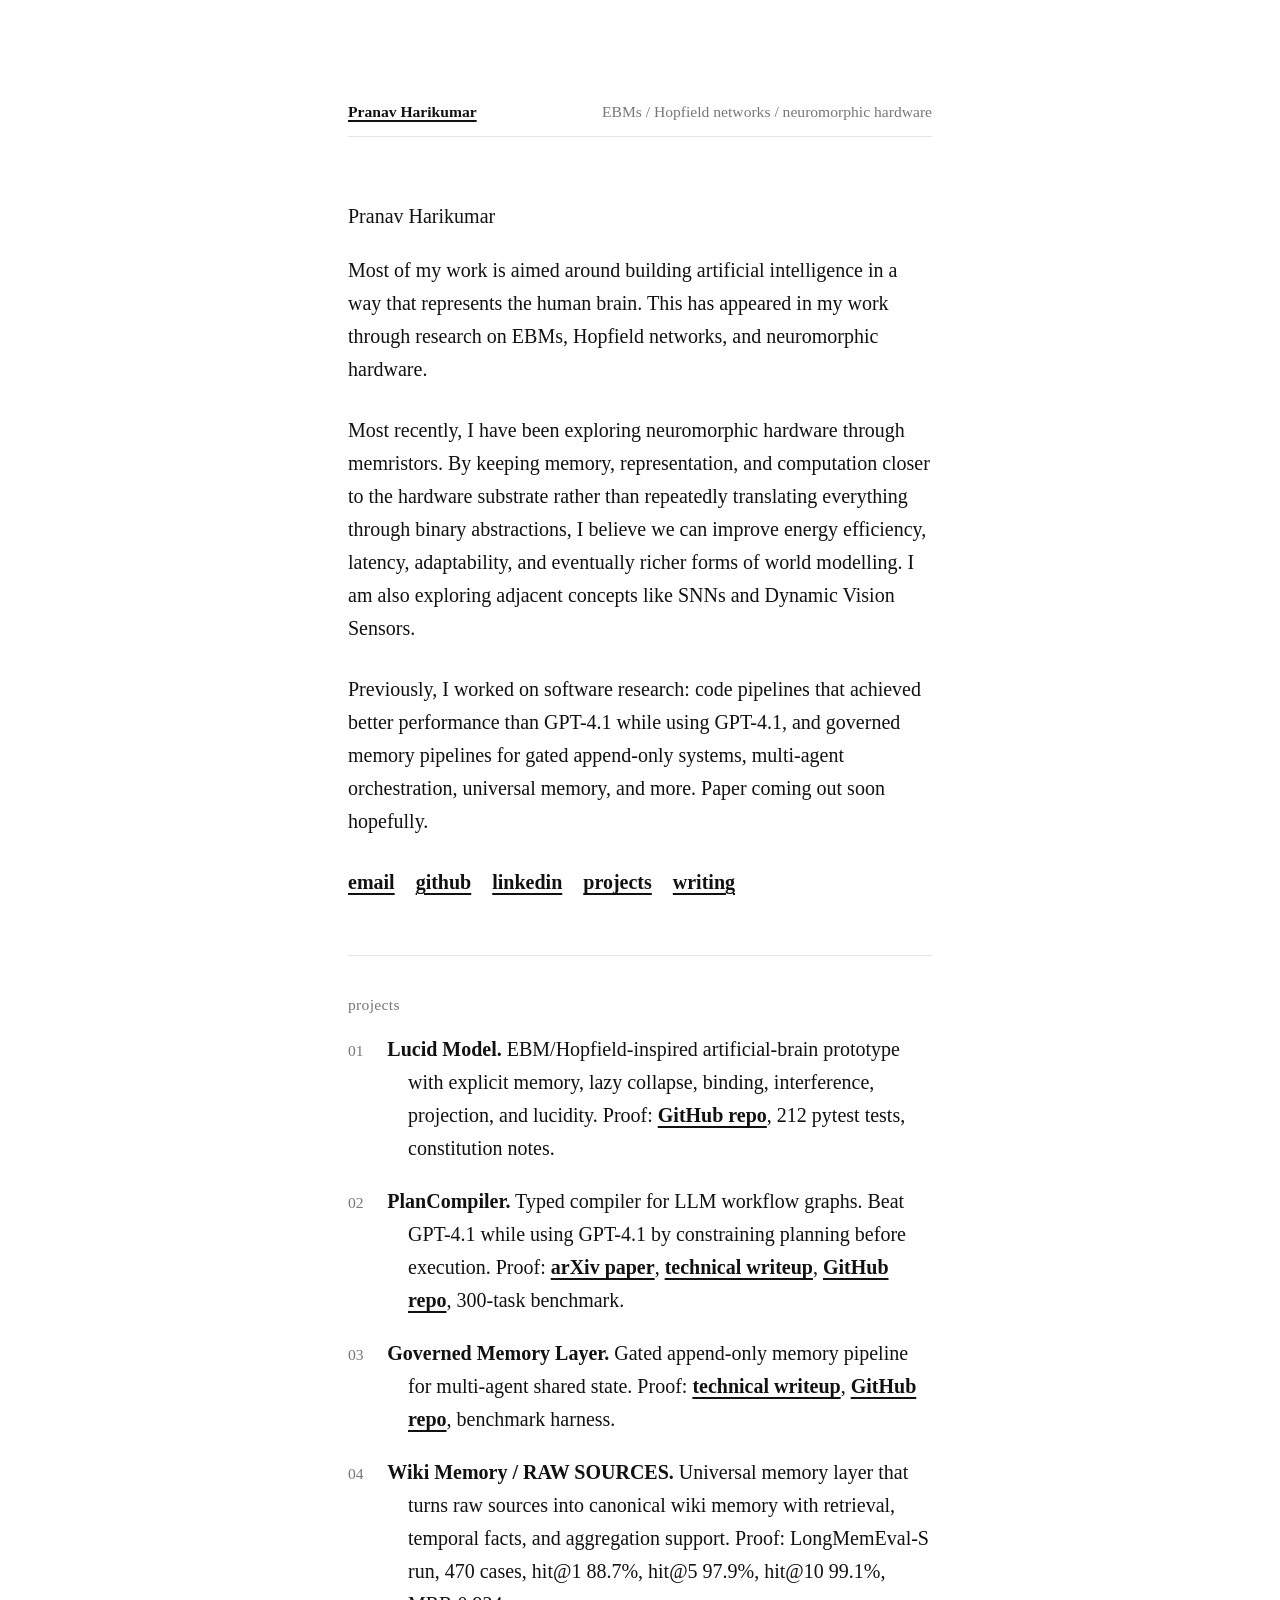
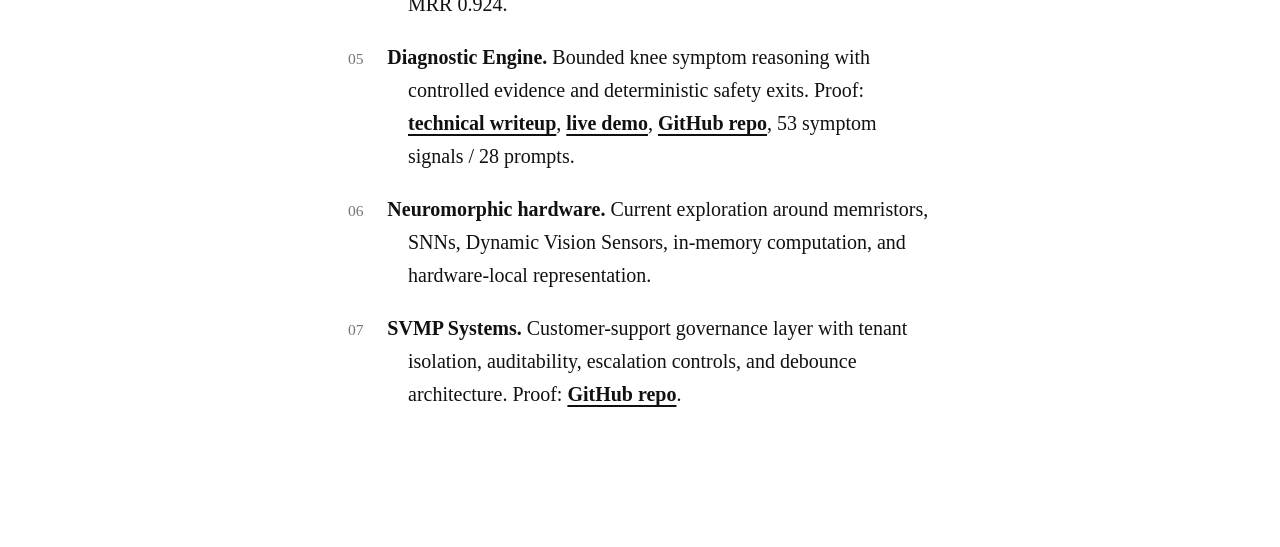
==== commit 4cdbccfe: "updated visuals" ====
--- a/index.html
+++ b/index.html
@@ -55,7 +55,8 @@
     <p><span>03</span> <strong>Governed Memory Layer.</strong> Gated append-only memory pipeline for multi-agent shared state. Proof: <a href="governed-memory-layer.html">technical writeup</a>, <a href="https://github.com/prnvh/governed_memory_layer" target="_blank" rel="noopener noreferrer">GitHub repo</a>, benchmark harness.</p>
     <p><span>04</span> <strong>Wiki Memory / RAW SOURCES.</strong> Universal memory layer that turns raw sources into canonical wiki memory with retrieval, temporal facts, and aggregation support. Proof: LongMemEval-S run, 470 cases, hit@1 88.7%, hit@5 97.9%, hit@10 99.1%, MRR 0.924.</p>
     <p><span>05</span> <strong>Diagnostic Engine.</strong> Bounded knee symptom reasoning with controlled evidence and deterministic safety exits. Proof: <a href="diagnostic-engine.html">technical writeup</a>, <a href="https://diagnostic-engine-ten.vercel.app" target="_blank" rel="noopener noreferrer">live demo</a>, <a href="https://github.com/prnvh/diagnostic-engine" target="_blank" rel="noopener noreferrer">GitHub repo</a>, 53 symptom signals / 28 prompts.</p>
-    <p><span>06</span> <strong>SVMP Systems.</strong> Customer-support governance layer with tenant isolation, auditability, escalation controls, and debounce architecture. Proof: <a href="https://github.com/svmp-systems/SVMP-CS" target="_blank" rel="noopener noreferrer">GitHub repo</a>.</p>
+    <p><span>06</span> <strong>Neuromorphic hardware.</strong> Current exploration around memristors, SNNs, Dynamic Vision Sensors, in-memory computation, and hardware-local representation.</p>
+    <p><span>07</span> <strong>SVMP Systems.</strong> Customer-support governance layer with tenant isolation, auditability, escalation controls, and debounce architecture. Proof: <a href="https://github.com/svmp-systems/SVMP-CS" target="_blank" rel="noopener noreferrer">GitHub repo</a>.</p>
   </div>
 </main>
 </body>
